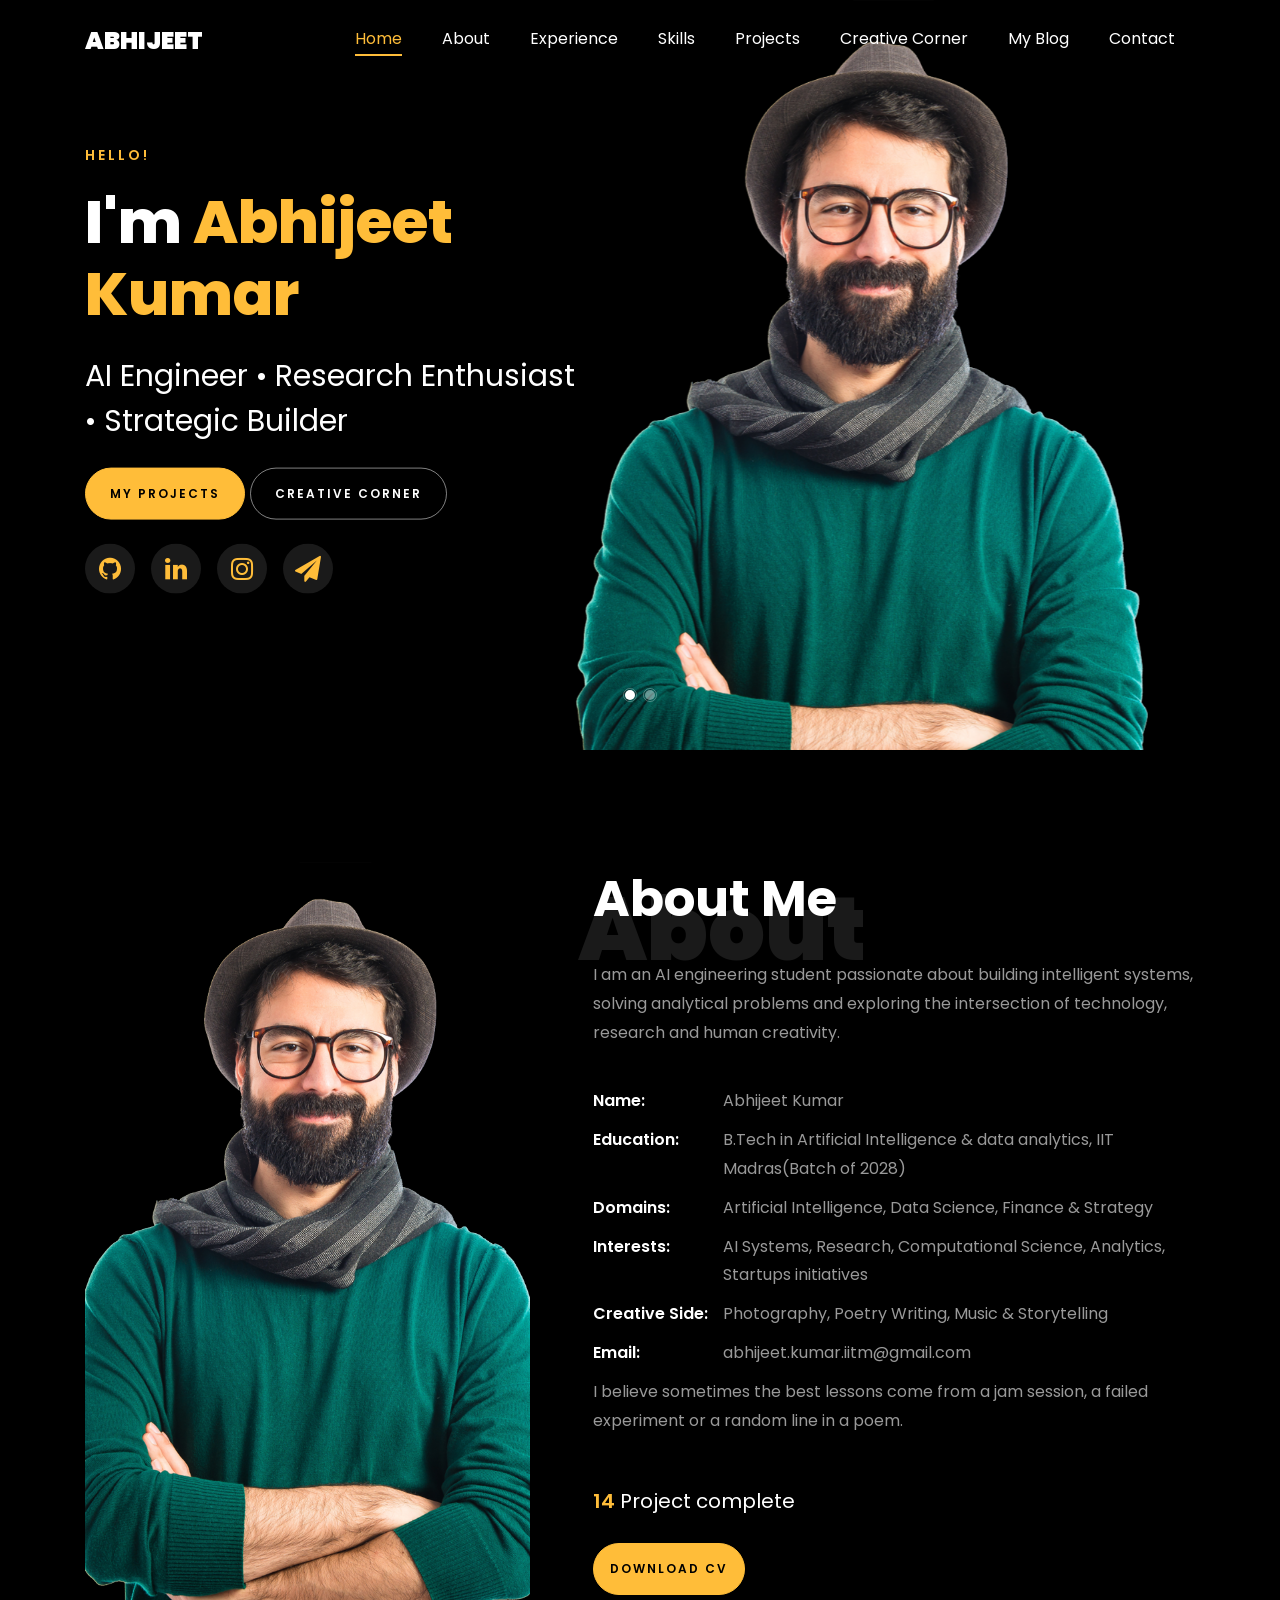
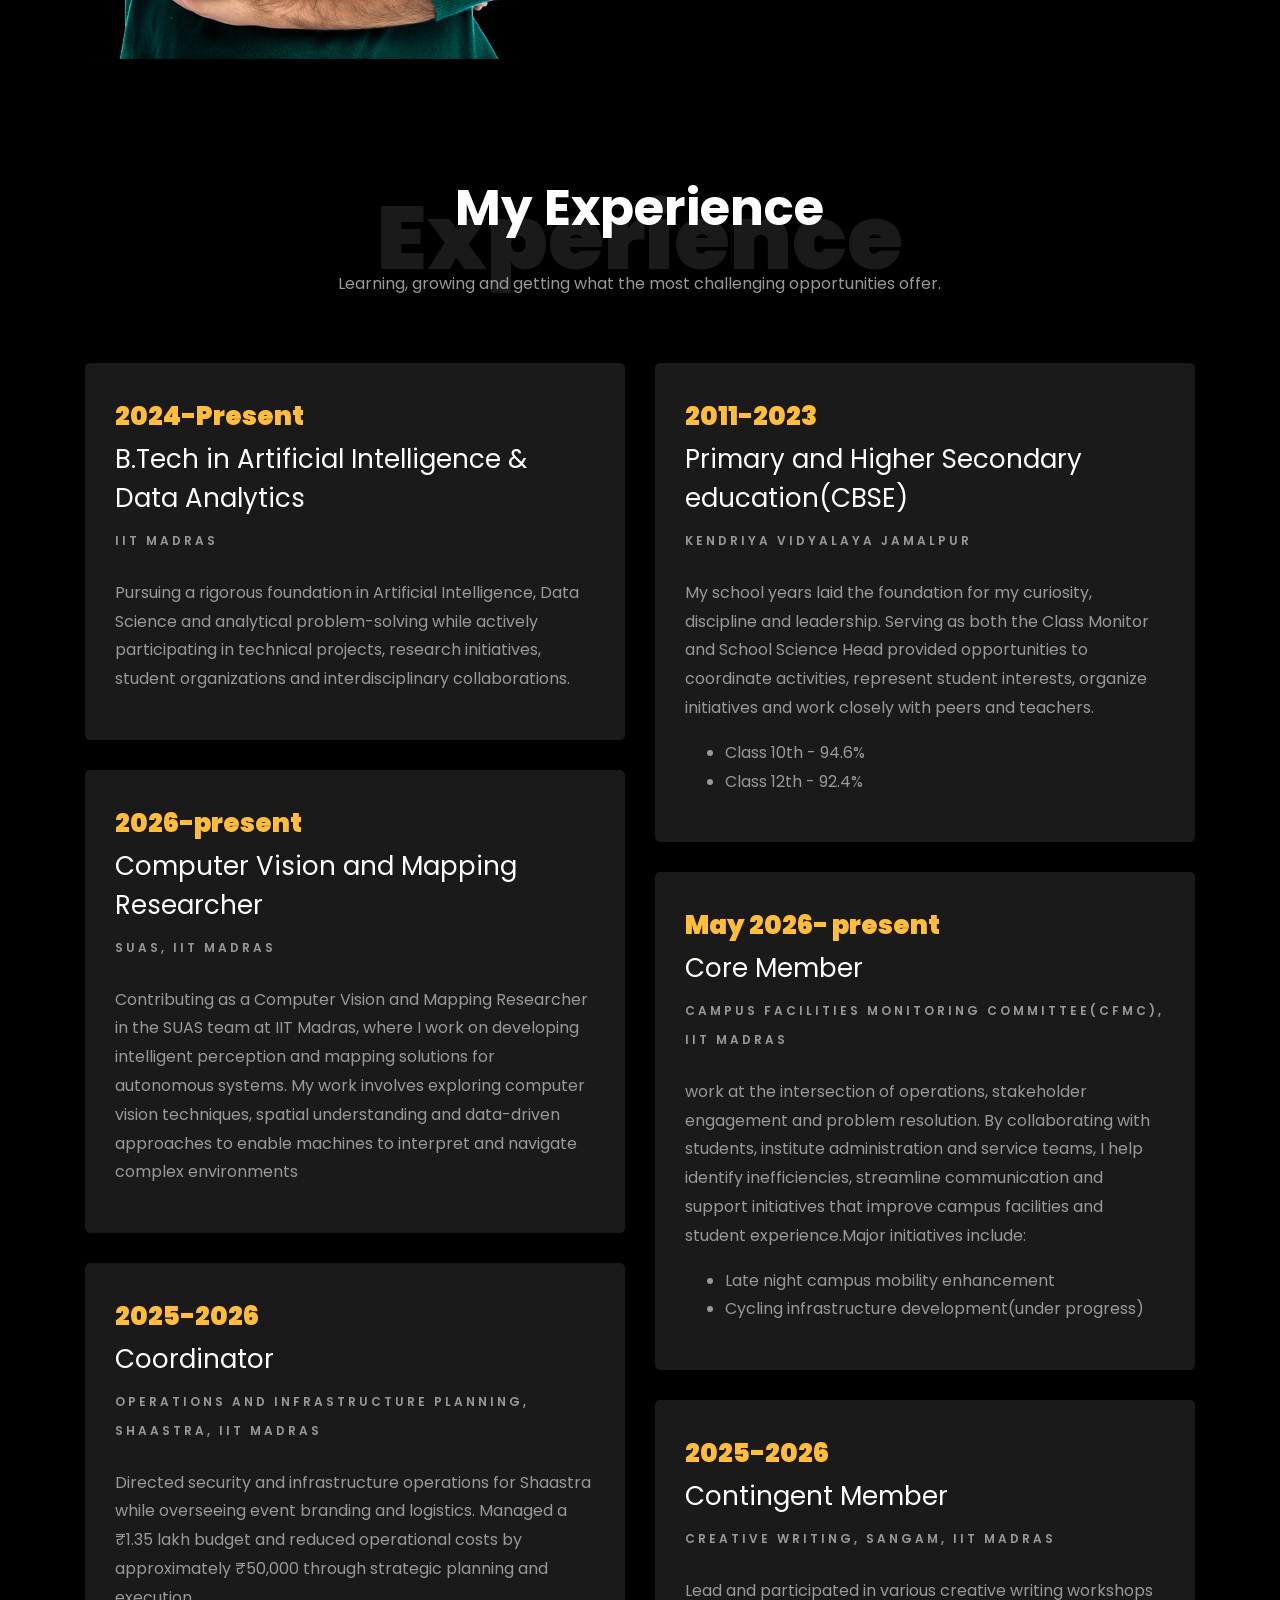
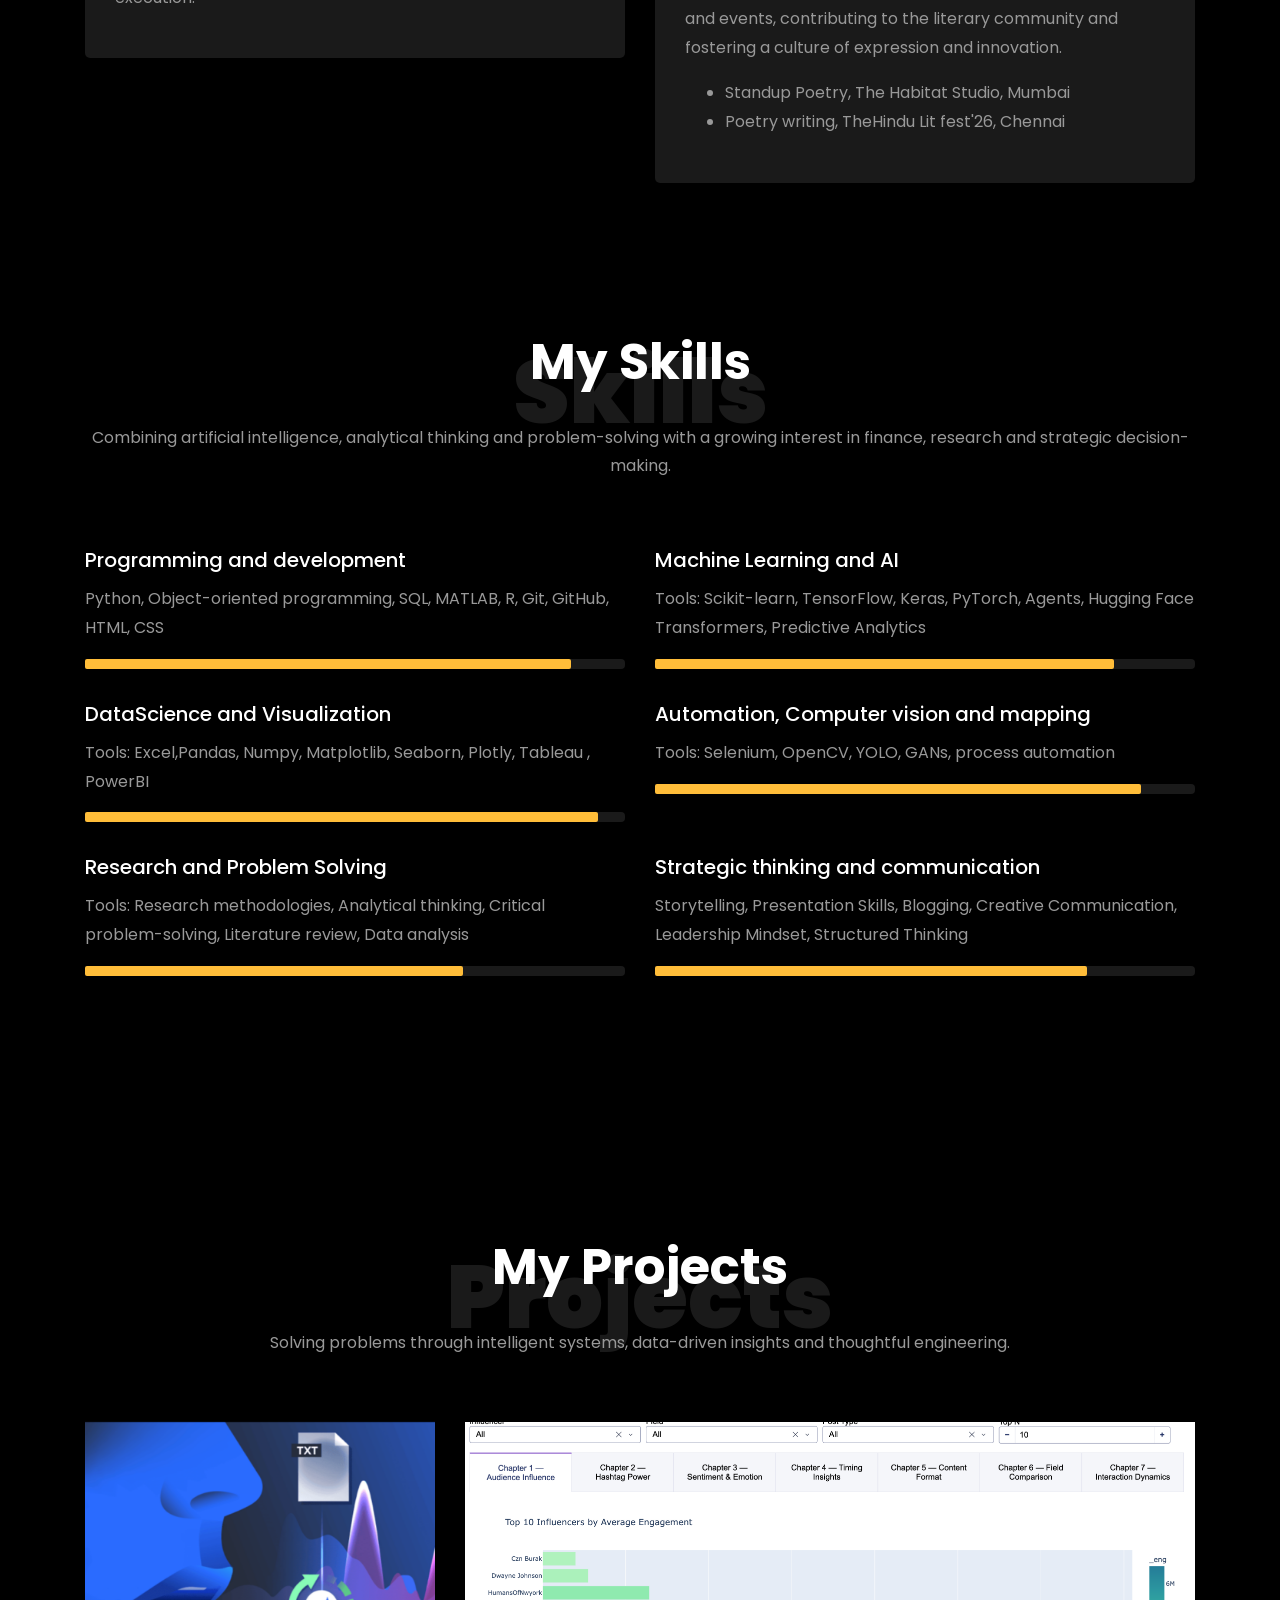
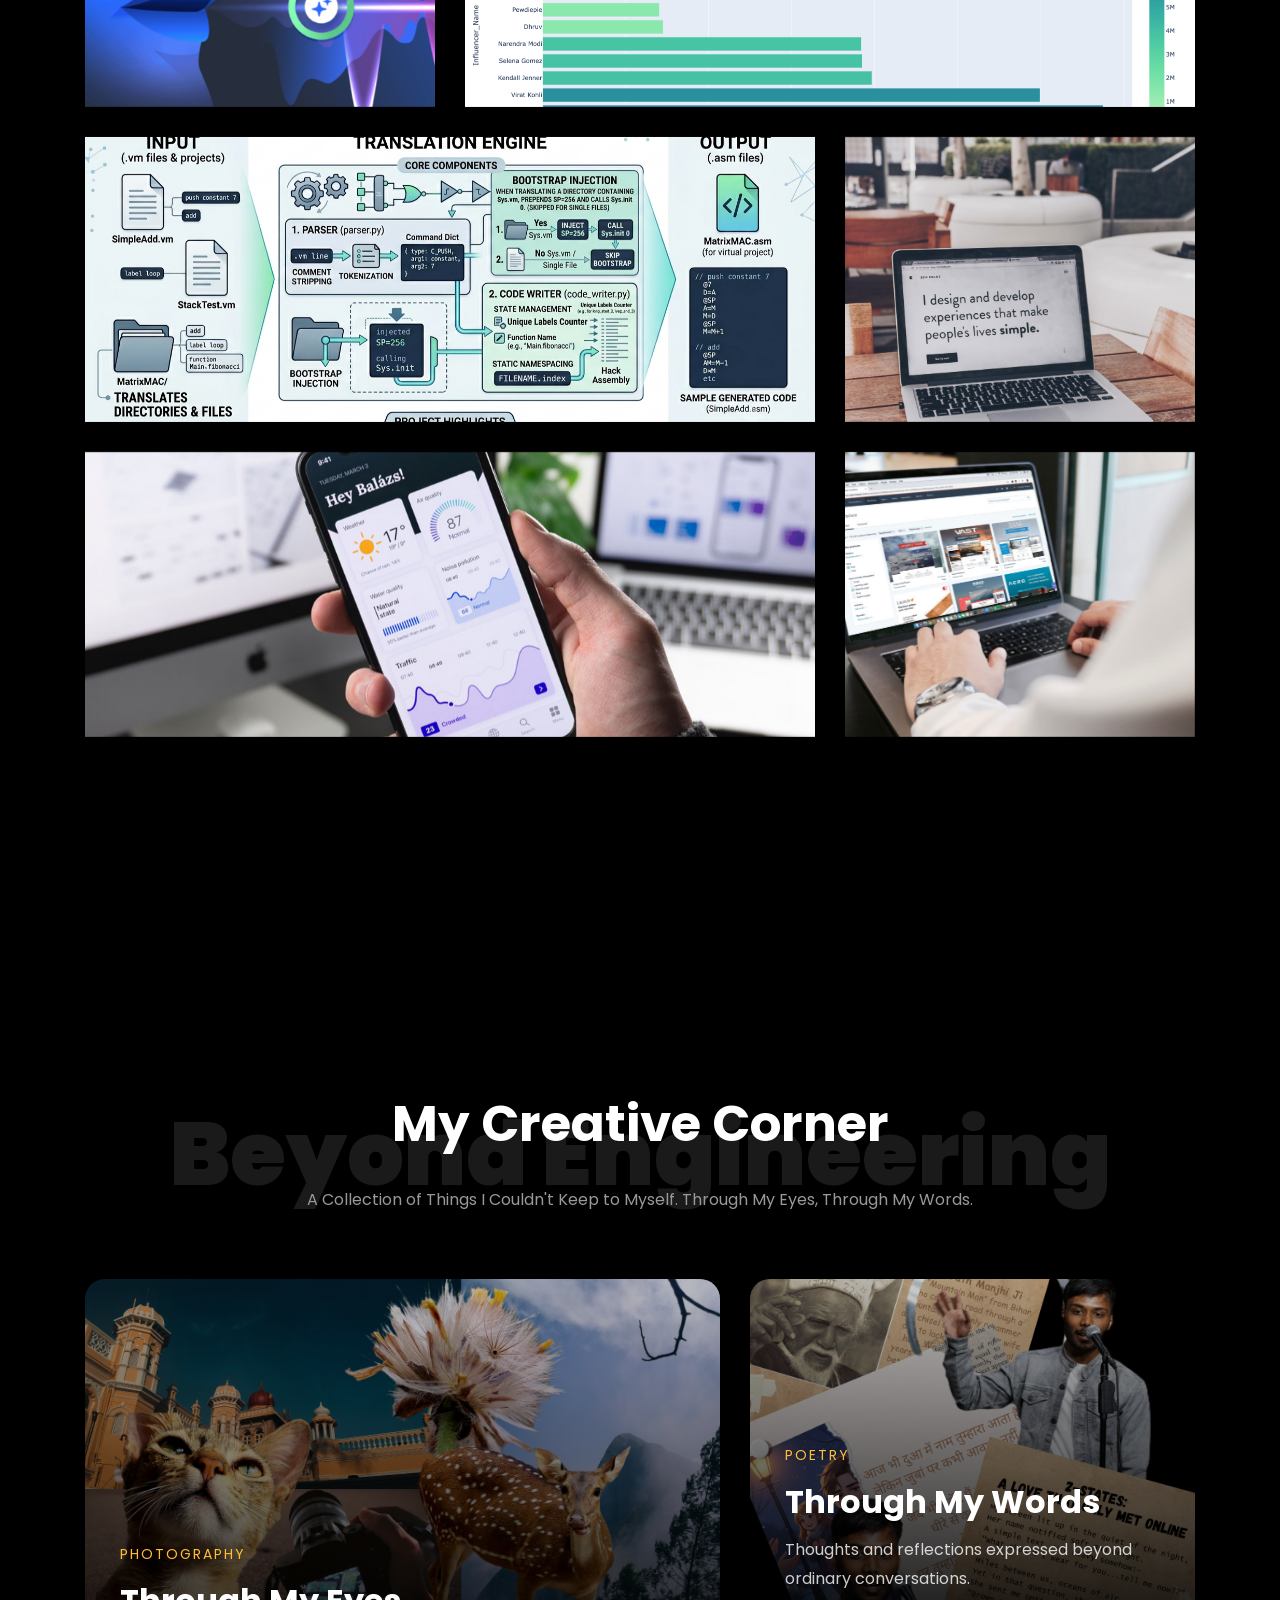
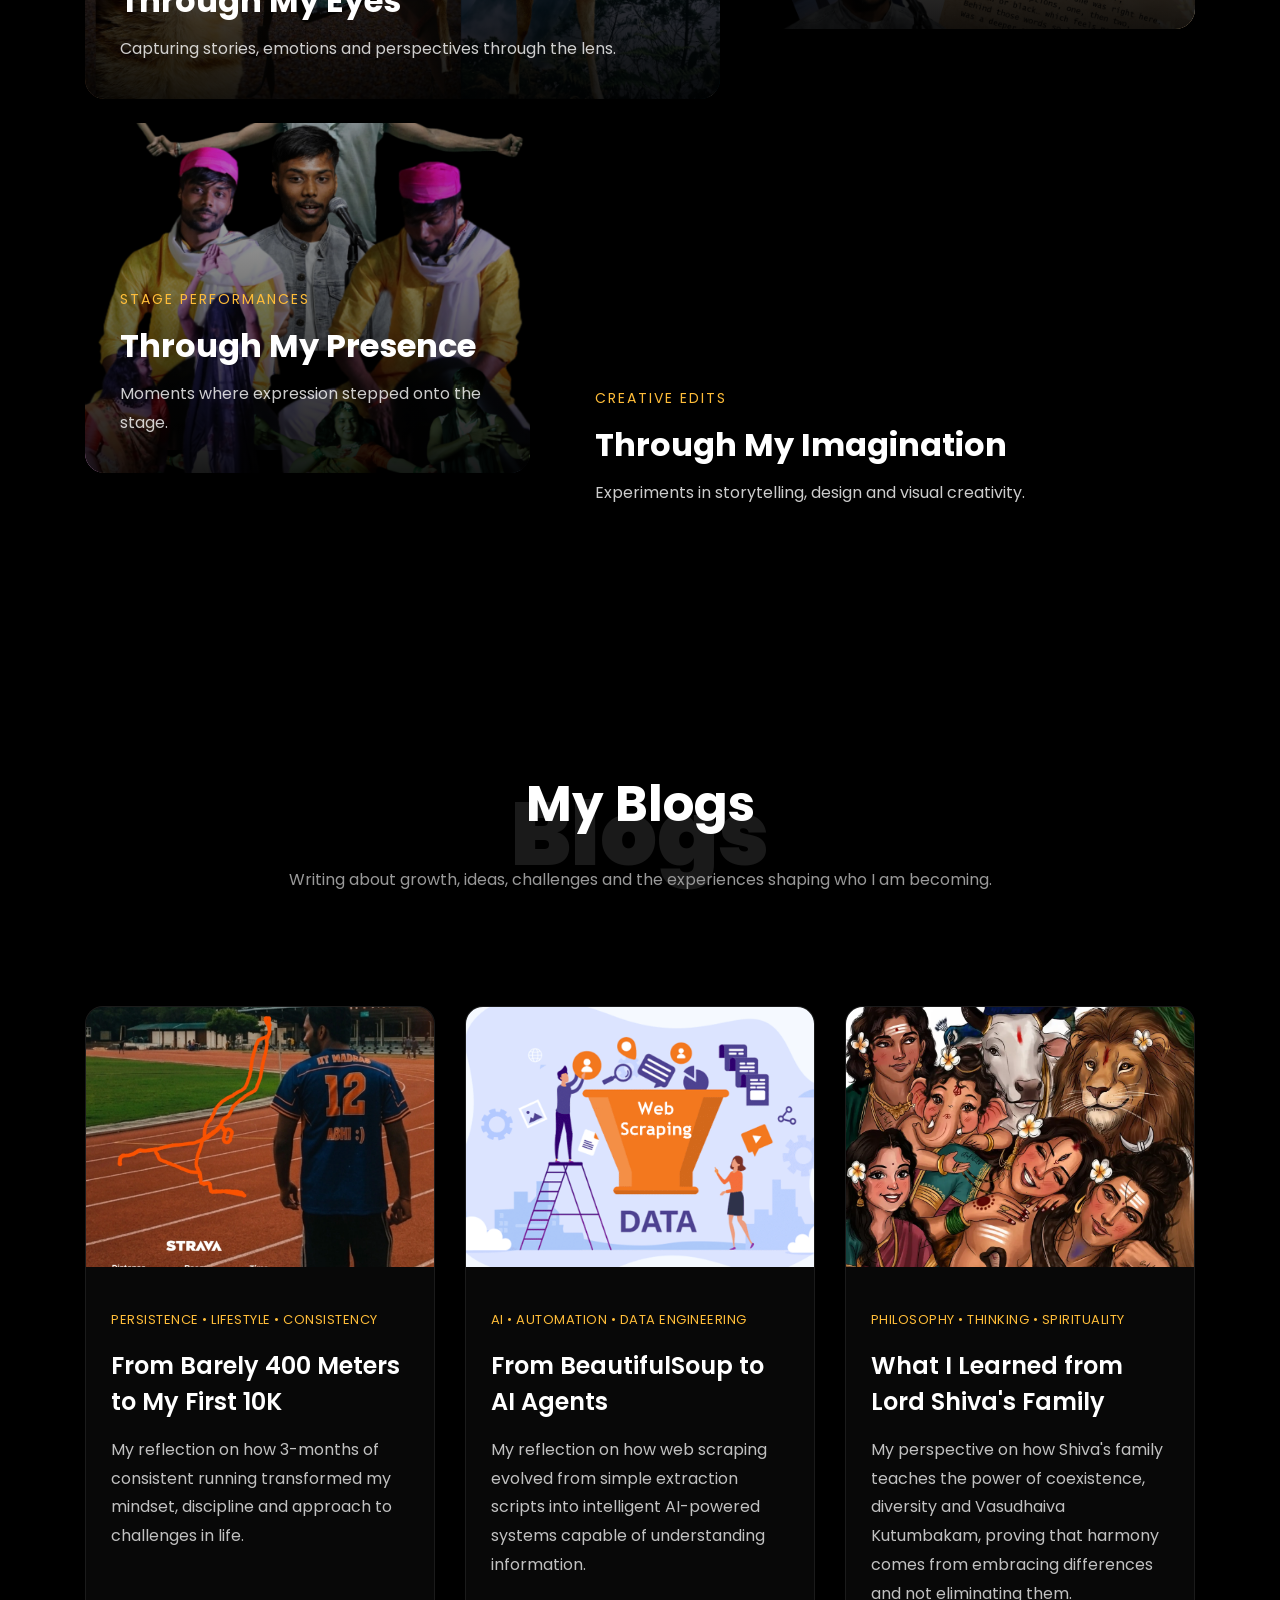
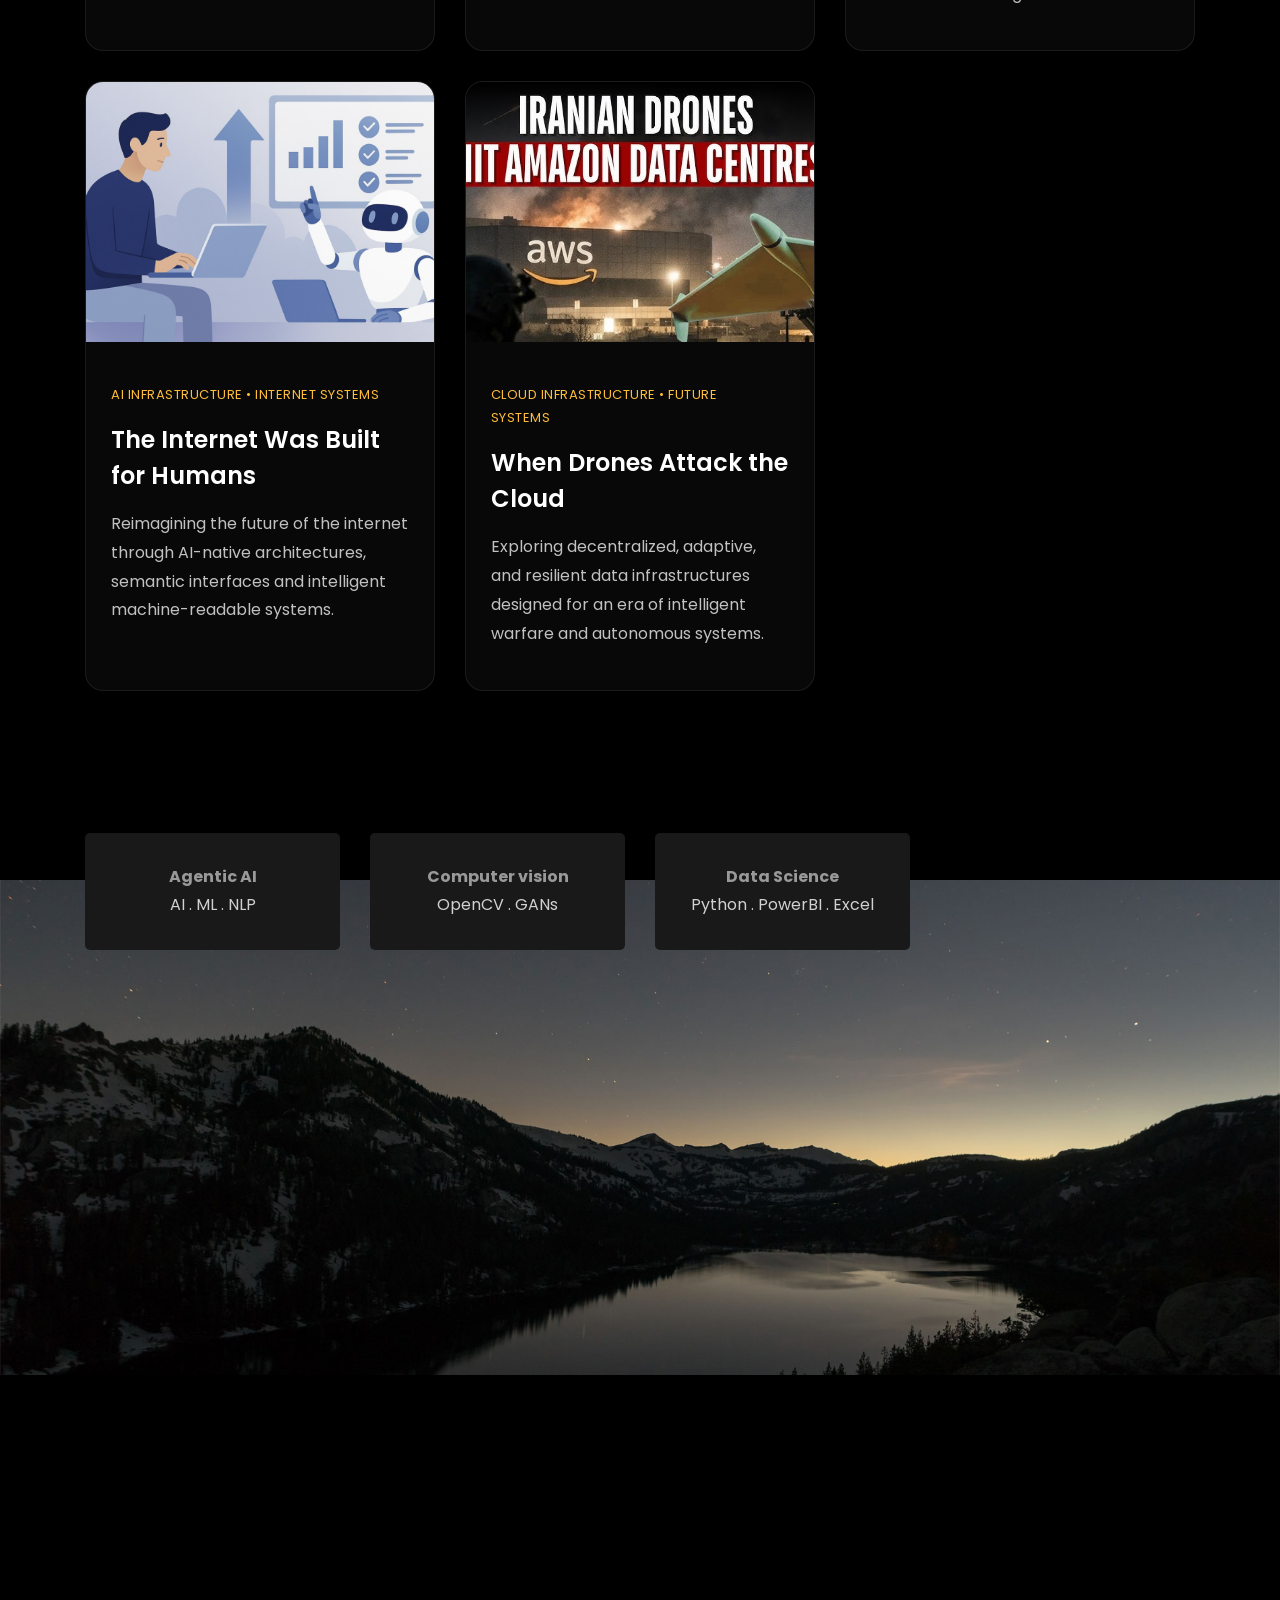
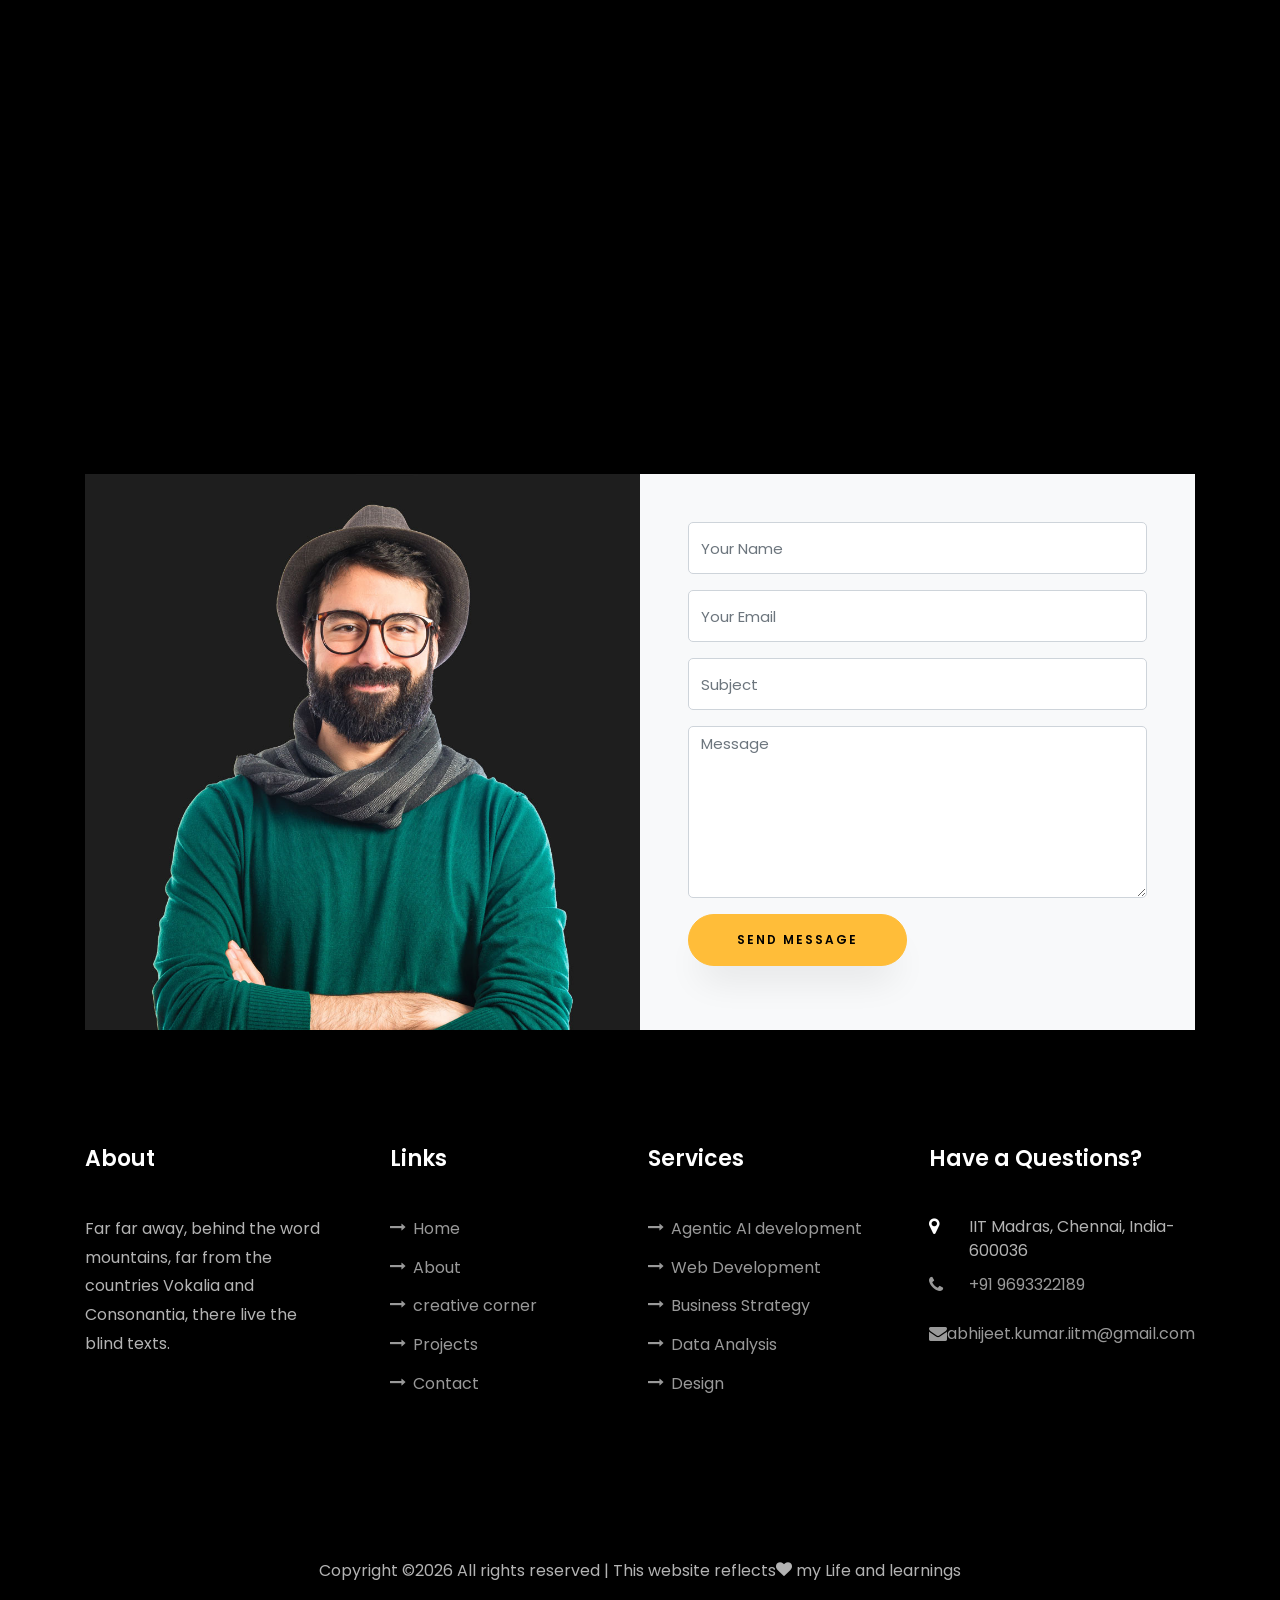
==== index.html @ 6381b6f6 "creative" ====
<!DOCTYPE html>
<html lang="en">
  <head>
    <title>Abhijeet's portfolio</title>
    <meta charset="utf-8">
    <meta name="viewport" content="width=device-width, initial-scale=1, shrink-to-fit=no">
    
    <link href="https://fonts.googleapis.com/css?family=Poppins:100,200,300,400,500,600,700,800,900" rel="stylesheet">

    <link rel="stylesheet" href="css/open-iconic-bootstrap.min.css">
    <link rel="stylesheet" href="css/animate.css">
    
    <link rel="stylesheet" href="css/owl.carousel.min.css">
    <link rel="stylesheet" href="css/owl.theme.default.min.css">
    <link rel="stylesheet" href="css/magnific-popup.css">

    <link rel="stylesheet" href="css/aos.css">

    <link rel="stylesheet" href="css/ionicons.min.css">
    
    <link rel="stylesheet" href="css/flaticon.css">
    <link rel="stylesheet" href="css/icomoon.css">
    <link rel="stylesheet" href="css/style.css">
  </head>
  <body data-spy="scroll" data-target=".site-navbar-target" data-offset="300">
	  
	  
    <nav class="navbar navbar-expand-lg navbar-dark ftco_navbar ftco-navbar-light site-navbar-target" id="ftco-navbar">
	    <div class="container">
	      <a class="navbar-brand" href="index.html">Abhijeet</a>
	      <button class="navbar-toggler js-fh5co-nav-toggle fh5co-nav-toggle" type="button" data-toggle="collapse" data-target="#ftco-nav" aria-controls="ftco-nav" aria-expanded="false" aria-label="Toggle navigation">
	        <span class="oi oi-menu"></span> Menu
	      </button>

	      <div class="collapse navbar-collapse" id="ftco-nav">
	        <ul class="navbar-nav nav ml-auto">
	          <li class="nav-item"><a href="#home-section" class="nav-link"><span>Home</span></a></li>
	          <li class="nav-item"><a href="#about-section" class="nav-link"><span>About</span></a></li>
	          <li class="nav-item"><a href="#Experience-section" class="nav-link"><span>Experience</span></a></li>
	          <li class="nav-item"><a href="#skills-section" class="nav-link"><span>Skills</span></a></li>
	          <li class="nav-item"><a href="#projects-section" class="nav-link"><span>Projects</span></a></li>
			  <li class="nav-item"><a href="#Creative-corner" class="nav-link"><span>Creative Corner</span></a></li>
	          <li class="nav-item"><a href="#blog-section" class="nav-link"><span>My Blog</span></a></li>
	          <li class="nav-item"><a href="#contact-section" class="nav-link"><span>Contact</span></a></li>
	        </ul>
	      </div>
	    </div>
	  </nav>
	  <section id="home-section" class="hero">
		  <div class="home-slider  owl-carousel">
	      <div class="slider-item ">
	      	<div class="overlay"></div>
	        <div class="container">
	          <div class="row d-md-flex no-gutters slider-text align-items-end justify-content-end" data-scrollax-parent="true">
	          	<div class="one-third js-fullheight order-md-last img" style="background-image:url(images/bg_1.png);">
	          		<div class="overlay"></div>
	          	</div>
		          <div class="one-forth d-flex  align-items-center ftco-animate" data-scrollax=" properties: { translateY: '70%' }">
		          	<div class="text">
		          		<span class="subheading">Hello!</span>
			            <h1 class="mb-4 mt-3">I'm <span>Abhijeet Kumar</span></h1>
			            <h2 class="mb-4"> AI Engineer • Research Enthusiast • Strategic Builder</h2>
			            <p>
                        <a href="#projects-section" class="btn btn-primary py-3 px-4">My Projects</a>
           				<a href="#Creative-corner" class="btn btn-white btn-outline-white py-3 px-4">Creative Corner</a>
						</p>

						<ul class="ftco-footer-social list-unstyled d-flex mt-4">
  						<li class="ftco-animate mr-3">
    					<a href="https://github.com/abhijeet-2125" target="_blank">
      					<span class="icon-github"></span>
    					</a>
  						</li>

  						<li class="ftco-animate mr-3">
    					<a href="https://www.linkedin.com/in/abhijeet-kumar-427922330" target="_blank">
      					<span class="icon-linkedin"></span>
    					</a>
  						</li>

  						<li class="ftco-animate mr-3">
    					<a href="https://www.instagram.com/abhijeet_harsh_" target="_blank">
      					<span class="icon-instagram"></span>
    					</a>
  						</li>

  						<li class="ftco-animate mr-3">
    					<a href="mailto:abhijeet.kumar.iitm@gmail.com">
      					<span class="icon-paper-plane"></span>
    					</a>
  						</li>
						</ul>
		            </div>
		          </div>
	        	</div>
	        </div>
	      </div>

	      <div class="slider-item">
	      	<div class="overlay"></div>
	        <div class="container">
	          <div class="row d-flex no-gutters slider-text align-items-end justify-content-end" data-scrollax-parent="true">
	          	<div class="one-third js-fullheight order-md-last img" style="background-image:url(images/bg_2.png);">
	          		<div class="overlay"></div>
	          	</div>
		          <div class="one-forth d-flex align-items-center ftco-animate" data-scrollax=" properties: { translateY: '70%' }">
		          	<div class="text">
		          		<span class="subheading">Hello!</span>
			            <h1 class="mb-4 mt-3">I'm a <span>Standup Poet</span> based in Mumbai</h1>
			            <p>
                        <a href="#projects-section" class="btn btn-primary py-3 px-4">My Projects</a>
           				<a href="#Creative-corner" class="btn btn-white btn-outline-white py-3 px-4">Creative Corner</a>
						</p>

						<ul class="ftco-footer-social list-unstyled d-flex mt-4">
  						<li class="ftco-animate mr-3">
    					<a href="https://github.com/abhijeet-2125" target="_blank">
      					<span class="icon-github"></span>
    					</a>
  						</li>

  						<li class="ftco-animate mr-3">
    					<a href="https://www.linkedin.com/in/abhijeet-kumar-427922330" target="_blank">
      					<span class="icon-linkedin"></span>
    					</a>
  						</li>

  						<li class="ftco-animate mr-3">
    					<a href="https://www.instagram.com/abhijeet_harsh_" target="_blank">
      					<span class="icon-instagram"></span>
    					</a>
  						</li>

  						<li class="ftco-animate mr-3">
    					<a href="mailto:abhijeet.kumar.iitm@gmail.com">
      					<span class="icon-paper-plane"></span>
    					</a>
  						</li>
						</ul>

		            </div>
		          </div>
	        	</div>
	        </div>
	      </div>
	    </div>
    </section>






    <section class="ftco-about img ftco-section ftco-no-pb" id="about-section">
    	<div class="container">
    		<div class="row d-flex">
    			<div class="col-md-6 col-lg-5 d-flex">
    				<div class="img-about img d-flex align-items-stretch">
    					<div class="overlay"></div>
	    				<div class="img d-flex align-self-stretch align-items-center" style="background-image:url(images/bg_1.png);">
	    				</div>
    				</div>
    			</div>
    			<div class="col-md-6 col-lg-7 pl-lg-5 pb-5">
    				<div class="row justify-content-start pb-3">
		          <div class="col-md-12 heading-section ftco-animate">
		          	<h1 class="big">About</h1>
		            <h2 class="mb-4">About Me</h2>
		            <p>I am an AI engineering student passionate about building intelligent systems, solving analytical problems and exploring the intersection of technology, research and human creativity.</p>
		            <ul class="about-info mt-4 px-md-0 px-2">

					<li class="d-flex">
						<span>Name:</span>
						<span>Abhijeet Kumar</span>
					</li>

					<li class="d-flex">
						<span>Education:</span>
						<span>B.Tech in Artificial Intelligence & data analytics, IIT Madras(Batch of 2028)</span>
					</li>

					<li class="d-flex">
						<span>Domains:</span>
						<span>Artificial Intelligence, Data Science, Finance & Strategy</span>
					</li>

					<li class="d-flex">
						<span>Interests:</span>
						<span>AI Systems, Research, Computational Science, Analytics, Startups initiatives</span>
					</li>

					<li class="d-flex">
						<span>Creative Side:</span>
						<span>Photography, Poetry Writing, Music & Storytelling</span>
					</li>

					<li class="d-flex">
						<span>Email:</span>
						<span>abhijeet.kumar.iitm@gmail.com</span>
					</li>
					<p>	I believe sometimes the best lessons come from a jam session, a failed experiment or a random line in a poem.</p>
					</ul>
		          </div>
		        </div>
	          <div class="counter-wrap ftco-animate d-flex mt-md-3">
              <div class="text">
              	<p class="mb-4">
	                <span class="number" data-number="34">0</span>
	                <span>Project complete</span>
                </p>
                <p><a href="#" class="btn btn-primary py-3 px-3">Download CV</a></p>
              </div>
	          </div>
	        </div>
        </div>
    	</div>
    </section>





    <section class="ftco-section ftco-no-pb" id="Experience-section">
    	<div class="container">
    		<div class="row justify-content-center pb-5">
          <div class="col-md-10 heading-section text-center ftco-animate">
          	<h1 class="big big-2">Experience</h1>
            <h2 class="mb-4">My Experience</h2>
            <p>Learning, growing and getting what the most challenging opportunities offer.</p>
          </div>
        </div>
    		<div class="row">
    			<div class="col-md-6">
    				<div class="resume-wrap ftco-animate">
    					<span class="date">2024-Present</span>
    					<h2> B.Tech in Artificial Intelligence & Data Analytics</h2>
    					<span class="position">IIT Madras</span>
    					<p class="mt-4">Pursuing a rigorous foundation in Artificial Intelligence, Data Science and analytical problem-solving while actively participating in technical projects, research initiatives, student organizations and interdisciplinary collaborations.</p>
    				</div>
    				<div class="resume-wrap ftco-animate">
    					<span class="date">2026-present</span>
    					<h2>Computer Vision and Mapping Researcher</h2>
    					<span class="position">SUAS, IIT Madras</span>
    					<p class="mt-4">Contributing as a Computer Vision and Mapping Researcher in the SUAS team at IIT Madras, where I work on developing intelligent perception and mapping solutions for autonomous systems. My work involves exploring computer vision techniques, spatial understanding and data-driven approaches to enable machines to interpret and navigate complex environments</p>
    				</div>
    				<div class="resume-wrap ftco-animate">
    					<span class="date">2025-2026</span>
    					<h2>Coordinator</h2>
    					<span class="position">Operations and Infrastructure Planning, Shaastra, IIT Madras</span>
    					<p class="mt-4">Directed security and infrastructure operations for Shaastra while overseeing event branding and logistics. Managed a ₹1.35 lakh budget and reduced operational costs by approximately ₹50,000 through strategic planning and execution.</p>
    				</div>
    			</div>

    			<div class="col-md-6">
    				<div class="resume-wrap ftco-animate">
    					<span class="date">2011-2023</span>
    					<h2>Primary and Higher Secondary education(CBSE)</h2>
    					<span class="position">Kendriya Vidyalaya Jamalpur</span>
    					<p class="mt-4">My school years laid the foundation for my curiosity, discipline and leadership. Serving as both the Class Monitor and School Science Head provided opportunities to coordinate activities, represent student interests, organize initiatives and work closely with peers and teachers.<ul><li>Class 10th - 94.6%</li><li>Class 12th - 92.4%</li></ul></p>
    				</div>
    				<div class="resume-wrap ftco-animate">
    					<span class="date">May 2026- present</span>
    					<h2>Core Member</h2>
    					<span class="position">Campus Facilities Monitoring committee(CFMC), IIT Madras</span>
    					<p class="mt-4">work at the intersection of operations, stakeholder engagement and problem resolution. By collaborating with students, institute administration and service teams, I help identify inefficiencies, streamline communication and support initiatives that improve campus facilities and student experience.Major initiatives include:<ul><li>Late night campus mobility enhancement</li><li>Cycling infrastructure development(under progress)</li></ul></p></p>
    				</div>
    				<div class="resume-wrap ftco-animate">
    					<span class="date">2025-2026</span>
    					<h2>Contingent Member</h2>
    					<span class="position">Creative Writing, Sangam, IIT Madras</span>
    					<p class="mt-4">Lead and participated in various creative writing workshops and events, contributing to the literary community and fostering a culture of expression and innovation.<ul><li>Standup Poetry, The Habitat Studio, Mumbai</li><li>Poetry writing, TheHindu Lit fest'26, Chennai</li></ul></p>
    				</div>
    			</div>
    		</div>
    	</div>
    </section>





		<section class="ftco-section" id="skills-section">
			<div class="container">
				<div class="row justify-content-center pb-5">
          <div class="col-md-12 heading-section text-center ftco-animate">
          	<h1 class="big big-2">Skills</h1>
            <h2 class="mb-4">My Skills</h2>
            <p>Combining artificial intelligence, analytical thinking and problem-solving with a growing interest in finance, research and strategic decision-making.</p>
          </div>
        </div>
				<div class="row">
					<div class="col-md-6 animate-box">
						<div class="progress-wrap ftco-animate">
							<h3>Programming and development</h3>
							<p>Python, Object-oriented programming, SQL, MATLAB, R, Git, GitHub, HTML, CSS</p>
							<div class="progress">
							 	<div class="progress-bar color-1" role="progressbar" aria-valuenow="90"
							  	aria-valuemin="0" aria-valuemax="100" style="width:90%">
							  	</div>
							</div>
						</div>
					</div>
					<div class="col-md-6 animate-box">
						<div class="progress-wrap ftco-animate">
							<h3>Machine Learning and AI</h3>
							<p>Tools: Scikit-learn, TensorFlow, Keras, PyTorch, Agents, Hugging Face Transformers, Predictive Analytics</p>
							<div class="progress">
							 	<div class="progress-bar color-2" role="progressbar" aria-valuenow="85"
							  	aria-valuemin="0" aria-valuemax="100" style="width:85%">
							  	</div>
							</div>
						</div>
					</div>
					<div class="col-md-6 animate-box">
						<div class="progress-wrap ftco-animate">
							<h3>DataScience and Visualization</h3>
							<p>Tools: Excel,Pandas, Numpy, Matplotlib, Seaborn, Plotly, Tableau , PowerBI</p>
							<div class="progress">
							 	<div class="progress-bar color-3" role="progressbar" aria-valuenow="95"
							  	aria-valuemin="0" aria-valuemax="100" style="width:95%">
							  	</div>
							</div>
						</div>
					</div>
					<div class="col-md-6 animate-box">
						<div class="progress-wrap ftco-animate">
							<h3>Automation, Computer vision and mapping</h3>
							<p>Tools: Selenium, OpenCV, YOLO, GANs, process automation</p>
							<div class="progress">
							 	<div class="progress-bar color-4" role="progressbar" aria-valuenow="90"
							  	aria-valuemin="0" aria-valuemax="100" style="width:90%">
							  	</div>
							</div>
						</div>
					</div>
					<div class="col-md-6 animate-box">
						<div class="progress-wrap ftco-animate">
							<h3>Research and Problem Solving</h3>
							<p>Tools: Research methodologies, Analytical thinking, Critical problem-solving, Literature review, Data analysis</p>
							<div class="progress">
							 	<div class="progress-bar color-5" role="progressbar" aria-valuenow="70"
							  	aria-valuemin="0" aria-valuemax="100" style="width:70%">
							  	</div>
							</div>
						</div>
					</div>
					<div class="col-md-6 animate-box">
						<div class="progress-wrap ftco-animate">
							<h3>Strategic thinking and communication</h3>
							<p>Storytelling, Presentation Skills, Blogging, Creative Communication, Leadership Mindset, Structured Thinking</p>
							<div class="progress">
							 	<div class="progress-bar color-6" role="progressbar" aria-valuenow="80"
							  	aria-valuemin="0" aria-valuemax="100" style="width:80%">
							  	</div>
							</div>
						</div>
					</div>
				</div>
			</div>
		</section>
 





    <section class="ftco-section ftco-project" id="projects-section">
    	<div class="container">
    		<div class="row justify-content-center pb-5">
          <div class="col-md-12 heading-section text-center ftco-animate">
          	<h1 class="big big-2">Projects</h1>
            <h2 class="mb-4">My Projects</h2>
            <p>Solving problems through intelligent systems, data-driven insights and thoughtful engineering.</p>
          </div>
        </div>
    		<div class="row">
    			<div class="col-md-4">
    				<div class="project img ftco-animate d-flex justify-content-center align-items-center" style="background-image: url(images/project-speech.png);">
    					<div class="overlay"></div>
	    				<div class="text text-center p-4">
	    					<h3><a href="https://github.com/abhijeet-2125/speech-recognition.git">Spoken Digit Recognition</a></h3>
	    					<span>Machine Learning • Speech AI • HMM • GMM • 3000+ Recordings </span>
	    				</div>
    				</div>
  				</div>
  				<div class="col-md-8">
    				<div class="project img ftco-animate d-flex justify-content-center align-items-center" style="background-image: url(images/project-insta.png);">
    					<div class="overlay"></div>
	    				<div class="text text-center p-4">
	    					<h3><a href="https://github.com/abhijeet-2125/insta-influencer-dashboard.git">Decoding Digital Influence :A Data-Driven Analysis of Instagram Engagement Dynamics</a></h3>
	    					<span>Data Analytics • Visualization • Sentiment Analysis • Business Intelligence</span>
							<p>Analyzed audience behavior and influencer engagement patterns using sentiment analysis, behavioral analytics and interactive visualizations.</p>
	    				</div>
    				</div>
  				</div>

    			<div class="col-md-8">
    				<div class="project img ftco-animate d-flex justify-content-center align-items-center" style="background-image: url(images/project-vm.png);">
    					<div class="overlay"></div>
	    				<div class="text text-center p-4">
	    					<h3><a href="https://github.com/abhijeet-2125/vm-Translator.git">Hack VM Translator</a></h3>
	    					<span>Systems Programming • Compiler Design • Python</span>
							<p>Built a virtual machine translator that converts high-level VM commands into Hack assembly code, supporting memory access, program flow and function calls.</p>
	    				</div>
    				</div>

    				<div class="project img ftco-animate d-flex justify-content-center align-items-center" style="background-image: url(images/project-6.jpg);">
    					<div class="overlay"></div>
	    				<div class="text text-center p-4">
	    					<h3><a href="#">Branding &amp; Illustration Design</a></h3>
	    					<span>Web Design</span>
	    				</div>
    				</div>
    			</div>
    			<div class="col-md-4">
    				<div class="row">
    					<div class="col-md-12">
		    				<div class="project img ftco-animate d-flex justify-content-center align-items-center" style="background-image: url(images/project-2.jpg);">
		    					<div class="overlay"></div>
			    				<div class="text text-center p-4">
			    					<h3><a href="#">cricket</a></h3>
			    					<span>Web Design</span>
			    				</div>
		    				</div>
	    				</div>
	    				<div class="col-md-12">
		    				<div class="project img ftco-animate d-flex justify-content-center align-items-center" style="background-image: url(images/project-3.jpg);">
		    					<div class="overlay"></div>
			    				<div class="text text-center p-4">
			    					<h3><a href="#">kabaddi</a></h3>
			    					<span>Web Design</span>
			    				</div>
		    				</div>
	    				</div>
    				</div>
    			</div>
    		</div>
    	</div>
    </section>






	<section class="ftco-section" id="Creative-corner">
    	<div class="container">
    		<div class="row justify-content-center py-5 mt-5">
          <div class="col-md-12 heading-section text-center ftco-animate">
          	<h1 class="big big-2">Beyond Engineering</h1>
            <h2 class="mb-4">My Creative Corner</h2>
            <p>A Collection of Things I Couldn't Keep to Myself. Through My Eyes, Through My Words.</p>
          </div>
        </div>
					<div class="row creative-wall">

					<!-- Photography -->

					<div class="col-md-7 ftco-animate">
						<a href="#" class="creative-card large-card">

						<div class="creative-image"
							style="background-image:url('images/creative-photo.png');">
						</div>

						<div class="creative-overlay">
							<span class="creative-tag">Photography</span>
							<h3>Through My Eyes</h3>
							<p>Capturing stories, emotions and perspectives through the lens.</p>
						</div>

						</a>
					</div>

					<!-- Poetry -->

					<div class="col-md-5 ftco-animate">
						<a href="#" class="creative-card">

						<div class="creative-image"
							style="background-image:url('images/creative-poetry.png');">
						</div>

						<div class="creative-overlay">
							<span class="creative-tag">Poetry</span>
							<h3>Through My Words</h3>
							<p>Thoughts and reflections expressed beyond ordinary conversations.</p>
						</div>

						</a>
					</div>

					<!-- Stage Performances -->
					<div class="col-md-5 ftco-animate mt-4">
						<a href="#" class="creative-card">
						<div class="creative-image"
							style="background-image:url('images/creative-performance.png');">
						</div>
						<div class="creative-overlay">
							<span class="creative-tag">Stage Performances</span>
							<h3>Through My Presence</h3>
							<p>Moments where expression stepped onto the stage.</p>
						</div>
						</a>
					</div>

					<!-- Creative Edits -->
					<div class="col-md-7 ftco-animate mt-4">
						<a href="#" class="creative-card large-card">
						<div class="creative-image"
							style="background-image:url('images/creative-cover.jpg');">
						</div>
						<div class="creative-overlay">
							<span class="creative-tag">Creative Edits</span>
							<h3>Through My Imagination</h3>
							<p>Experiments in storytelling, design and visual creativity.</p>
						</div>
						</a>
					</div>
					</div>
				</div>
    	</div>
    </section>


			<section class="ftco-section" id="blog-section">
			<div class="container">

				<div class="row justify-content-center mb-5 pb-5">
				<div class="col-md-8 heading-section text-center ftco-animate">

					<h1 class="big big-2">Blogs</h1>

					<h2 class="mb-4">My Blogs</h2>

					<p>
					Writing about growth, ideas, challenges and the experiences shaping who I am becoming.
					</p>

				</div>
				</div>

				<div class="row d-flex">

				<!-- BLOG 1 -->

				<div class="col-md-4 d-flex ftco-animate">
					<div class="blog-entry justify-content-end">
					<a href="blogs/my-first-10k.html"
						class="block-20"
						style="background-image: url('images/blog-10krun.webp');">
					</a>
					<div class="text mt-3 float-right d-block">
						<div class="d-flex align-items-center mb-3 meta">
						<p class="mb-0">
							<span class="mr-2">Persistence • Lifestyle • Consistency</span>
						</p>
						</div>
						<h3 class="heading">
						<a href="blogs/my-first-10k.html">
							From Barely 400 Meters to My First 10K
						</a>
						</h3>
						<p>
						My reflection on how 3-months of consistent running transformed my mindset, discipline and approach to challenges in life.
						</p>
					</div>
					</div>
				</div>


				<!-- BLOG 2 -->

				<div class="col-md-4 d-flex ftco-animate">

					<div class="blog-entry justify-content-end">

					<a href="blogs/ai-agents-data-extraction.html"
						class="block-20"
						style="background-image: url('images/blog-beautifulsoup.png');">
					</a>

					<div class="text mt-3 float-right d-block">

						<div class="d-flex align-items-center mb-3 meta">

						<p class="mb-0">
							<span class="mr-2">AI • Automation • Data Engineering</span>
						</p>

						</div>

						<h3 class="heading">
						<a href="blogs/ai-agents-data-extraction.html">
							From BeautifulSoup to AI Agents
						</a>
						</h3>

						<p>
						My reflection on how web scraping evolved from simple extraction scripts 
						into intelligent AI-powered systems capable of understanding information.
						</p>

					</div>

					</div>

				</div>

				<!-- BLOG 3 -->
				<div class="col-md-4 d-flex ftco-animate">
					<div class="blog-entry justify-content-end">
					<a href="blogs/shiva-family.html"
						class="block-20"
						style="background-image: url('images/shiva.webp');">
					</a>
					<div class="text mt-3 float-right d-block">
						<div class="d-flex align-items-center mb-3 meta">
						<p class="mb-0">
							<span class="mr-2">Philosophy • Thinking • Spirituality</span>
						</p>
						</div>
						<h3 class="heading">
						<a href="blogs/shiva-family.html">
							What I Learned from Lord Shiva's Family
						</a>
						</h3>
						<p>
						My perspective on how Shiva's family teaches the power of coexistence, diversity and Vasudhaiva Kutumbakam, proving that harmony comes from embracing differences and not eliminating them.
						</p>
					</div>
					</div>
				</div>

				<!-- BLOG 4 -->

				<div class="col-md-4 d-flex ftco-animate">

					<div class="blog-entry justify-content-end">

					<a href="blogs/ai-native-web.html"
						class="block-20"
						style="background-image: url('images/blog-aiinternet.png');">
					</a>

					<div class="text mt-3 float-right d-block">

						<div class="d-flex align-items-center mb-3 meta">

						<p class="mb-0">
							<span class="mr-2">AI Infrastructure • Internet Systems</span>
						</p>

						</div>

						<h3 class="heading">
						<a href="blogs/ai-native-web.html">
							The Internet Was Built for Humans
						</a>
						</h3>

						<p>
						Reimagining the future of the internet through AI-native architectures, 
						semantic interfaces and intelligent machine-readable systems.
						</p>

					</div>

					</div>

				</div>


      <!-- BLOG 3 -->

      			<div class="col-md-4 d-flex ftco-animate">
        		<div class="blog-entry justify-content-end">
          		<a href="blogs/resilient-data-centres.html"
             		class="block-20"
             		style="background-image: url('images/blog-datacenter.jpg');">
          		</a>
          		<div class="text mt-3 float-right d-block">
            	<div class="d-flex align-items-center mb-3 meta">
              	<p class="mb-0">
                <span class="mr-2">Cloud Infrastructure • Future Systems</span>
              	</p>
            	</div>
            	<h3 class="heading">
              	<a href="blogs/resilient-data-centres.html">
                When Drones Attack the Cloud
              	</a>
            	</h3>
            	<p>
              	Exploring decentralized, adaptive, and resilient data infrastructures 
              	designed for an era of intelligent warfare and autonomous systems.
            	</p>

          		</div>

        	</div>

      		</div>

    		</div>

  		</div>
    </section>

    
    <section class="ftco-section ftco-no-pt ftco-no-pb ftco-counter img" id="section-counter">
    	<div class="container">
				<div class="row d-md-flex align-items-center">
          <div class="col-md d-flex justify-content-center counter-wrap ftco-animate">
            <div class="block-18">
              <div class="text">
                <strong>Agentic AI</strong>
                <span>AI . ML . NLP</span>
              </div>
            </div>
          </div>
          <div class="col-md d-flex justify-content-center counter-wrap ftco-animate">
            <div class="block-18">
              <div class="text">
                <strong>Computer vision</strong>
                <span>OpenCV . GANs</span>
              </div>
            </div>
          </div>
          <div class="col-md d-flex justify-content-center counter-wrap ftco-animate">
            <div class="block-18">
              <div class="text">
                <strong>Data Science</strong>
                <span>Python . PowerBI . Excel</span>
              </div>
            </div>
          </div>
          <div class="col-md d-flex justify-content-center counter-wrap ftco-animate">
            <div class="block-18">
              <div class="text">
                <strong>Finance</strong>
                <span>Modelling . Analysis</span>
              </div>
            </div>
          </div>
        </div>
      </div>
    </section>

    <section class="ftco-section ftco-hireme img margin-top" style="background-image: url(images/bg_1.jpg)">
			<div class="container">
				<div class="row justify-content-center">
					<div class="col-md-7 ftco-animate text-center">
						<h2>I'm <span>Available</span> for freelancing</h2>
						<p>Whether it's Artificial Intelligence, Data Science, Research, Consulting or innovative ideas, I'm always excited to collaborate, learn and create meaningful impact.</p>
					    <p class="mb-0">
						<a href="mailto:abhijeet.kumar.iitm@gmail.com"
   							onclick="window.location.href='mailto:abhijeet.kumar.iitm@gmail.com'; return false;"
   							class="btn btn-primary py-3 px-5">
   							Let's Connect
						</a>
					</p>
					</div>
				</div>
			</div>
		</section>

    <section class="ftco-section contact-section ftco-no-pb" id="contact-section">
      <div class="container">
      	<div class="row justify-content-center mb-5 pb-3">
          <div class="col-md-7 heading-section text-center ftco-animate">
            <h1 class="big big-2">Connect</h1>
            <h2 class="mb-4">Let's connect</h2>
            <p>
			Open to opportunities, collaborations, research discussions and conversations around AI, analytics, finance and impactful technology.</p>
          </div>
        </div>

        <div class="row d-flex contact-info mb-5">
          <div class="col-md-6 col-lg-3 d-flex ftco-animate">
          	<div class="align-self-stretch box p-4 text-center">
          		<div class="icon d-flex align-items-center justify-content-center">
          			<span class="icon-map-signs"></span>
          		</div>
          		<h3 class="mb-4">Address</h3>
	            <p>IIT Madras, Chennai, Tamil Nadu - 600036</p>
	          </div>
          </div>
          <div class="col-md-6 col-lg-3 d-flex ftco-animate">
          	<div class="align-self-stretch box p-4 text-center">
          		<div class="icon d-flex align-items-center justify-content-center">
          			<span class="icon-phone2"></span>
          		</div>
          		<h3 class="mb-4">Contact Number</h3>
	            <p><a href="tel://9693322189">+91 9693322189</a></p>
	          </div>
          </div>
          <div class="col-md-6 col-lg-3 d-flex ftco-animate">
          	<div class="align-self-stretch box p-4 text-center">
          		<div class="icon d-flex align-items-center justify-content-center">
          			<span class="icon-paper-plane"></span>
          		</div>
          		<h3 class="mb-4">Email Address</h3>
	            <p><a href="mailto:abhijeet.kumar.iitm@gmail.com">abhijeet.kumar.iitm@gmail.com</a></p>
	          </div>
          </div>
          <div class="col-md-6 col-lg-3 d-flex ftco-animate">
          	<div class="align-self-stretch box p-4 text-center">
          		<div class="icon d-flex align-items-center justify-content-center">
          			<span class="icon-globe"></span>
          		</div>
          		<h3 class="mb-4">Website</h3>
	            <p><a href="https://abhijeet-kumar.github.io/">abhijeet-kumar.github.io</a></p>
	          </div>
          </div>
        </div>

        <div class="row no-gutters block-9">
          <div class="col-md-6 order-md-last d-flex">
            <form action="#" class="bg-light p-4 p-md-5 contact-form">
              <div class="form-group">
                <input type="text" class="form-control" placeholder="Your Name">
              </div>
              <div class="form-group">
                <input type="text" class="form-control" placeholder="Your Email">
              </div>
              <div class="form-group">
                <input type="text" class="form-control" placeholder="Subject">
              </div>
              <div class="form-group">
                <textarea name="" id="" cols="30" rows="7" class="form-control" placeholder="Message"></textarea>
              </div>
              <div class="form-group">
                <input type="submit" value="Send Message" class="btn btn-primary py-3 px-5">
              </div>
            </form>
          
          </div>

          <div class="col-md-6 d-flex">
          	<div class="img" style="background-image: url(images/about.jpg);"></div>
          </div>
        </div>
      </div>
    </section>
		

    <footer class="ftco-footer ftco-section">
      <div class="container">
        <div class="row mb-5">
          <div class="col-md">
            <div class="ftco-footer-widget mb-4">
              <h2 class="ftco-heading-2">About</h2>
              <p>Far far away, behind the word mountains, far from the countries Vokalia and Consonantia, there live the blind texts.</p>
              <ul class="ftco-footer-social list-unstyled float-md-left float-lft mt-5">
                <li class="ftco-animate"><a href="https://www.linkedin.com/in/abhijeet-kumar-427922330"><span class="icon-linkedin"></span></a></li>
                <li class="ftco-animate"><a href="https://www.snapchat.com/jeet_bhaiya_"><span class="icon-snapchat"></span></a></li>
                <li class="ftco-animate"><a href="https://www.instagram.com/abhijeet_harsh_"><span class="icon-instagram"></span></a></li>
              </ul>
            </div>
          </div>
          <div class="col-md">
            <div class="ftco-footer-widget mb-4 ml-md-4">
              <h2 class="ftco-heading-2">Links</h2>
              <ul class="list-unstyled">
                <li><a href="#"><span class="icon-long-arrow-right mr-2"></span>Home</a></li>
                <li><a href="#"><span class="icon-long-arrow-right mr-2"></span>About</a></li>
                <li><a href="#"><span class="icon-long-arrow-right mr-2"></span>creative corner</a></li>
                <li><a href="#"><span class="icon-long-arrow-right mr-2"></span>Projects</a></li>
                <li><a href="#"><span class="icon-long-arrow-right mr-2"></span>Contact</a></li>
              </ul>
            </div>
          </div>
          <div class="col-md">
             <div class="ftco-footer-widget mb-4">
              <h2 class="ftco-heading-2">Services</h2>
              <ul class="list-unstyled">
                <li><a href="#"><span class="icon-long-arrow-right mr-2"></span>Agentic AI development</a></li>
                <li><a href="#"><span class="icon-long-arrow-right mr-2"></span>Web Development</a></li>
                <li><a href="#"><span class="icon-long-arrow-right mr-2"></span>Business Strategy</a></li>
                <li><a href="#"><span class="icon-long-arrow-right mr-2"></span>Data Analysis</a></li>
                <li><a href="#"><span class="icon-long-arrow-right mr-2"></span>Design</a></li>
              </ul>
            </div>
          </div>
          <div class="col-md">
            <div class="ftco-footer-widget mb-4">
            	<h2 class="ftco-heading-2">Have a Questions?</h2>
            	<div class="block-23 mb-3">
	              <ul>
	                <li><span class="icon icon-map-marker"></span><span class="text">IIT Madras, Chennai, India-600036</span></li>
	                <li><a href="#"><span class="icon icon-phone"></span><span class="text">+91 9693322189</span></a></li>
	                <li><a href="#"><span class="icon icon-envelope"></span><span class="text">abhijeet.kumar.iitm@gmail.com</span></a></li>
	              </ul>
	            </div>
            </div>
          </div>
        </div>
        <div class="row">
          <div class="col-md-12 text-center">
			<p>Copyright &copy;<script>document.write(new Date().getFullYear());</script> All rights reserved | This website reflects<i class="icon-heart color-danger" aria-hidden="true"></i> my <a href="https://colorlib.com" target="_blank">Life and learnings</a>
          </div>
        </div>
      </div>
    </footer>
    
  

  <!-- loader -->
  <div id="ftco-loader" class="show fullscreen"><svg class="circular" width="48px" height="48px"><circle class="path-bg" cx="24" cy="24" r="22" fill="none" stroke-width="4" stroke="#eeeeee"/><circle class="path" cx="24" cy="24" r="22" fill="none" stroke-width="4" stroke-miterlimit="10" stroke="#F96D00"/></svg></div>


  <script src="js/jquery.min.js"></script>
  <script src="js/jquery-migrate-3.0.1.min.js"></script>
  <script src="js/popper.min.js"></script>
  <script src="js/bootstrap.min.js"></script>
  <script src="js/jquery.easing.1.3.js"></script>
  <script src="js/jquery.waypoints.min.js"></script>
  <script src="js/jquery.stellar.min.js"></script>
  <script src="js/owl.carousel.min.js"></script>
  <script src="js/jquery.magnific-popup.min.js"></script>
  <script src="js/aos.js"></script>
  <script src="js/jquery.animateNumber.min.js"></script>
  <script src="js/scrollax.min.js"></script>
  
  <script src="js/main.js"></script>
    
  </body>
</html>
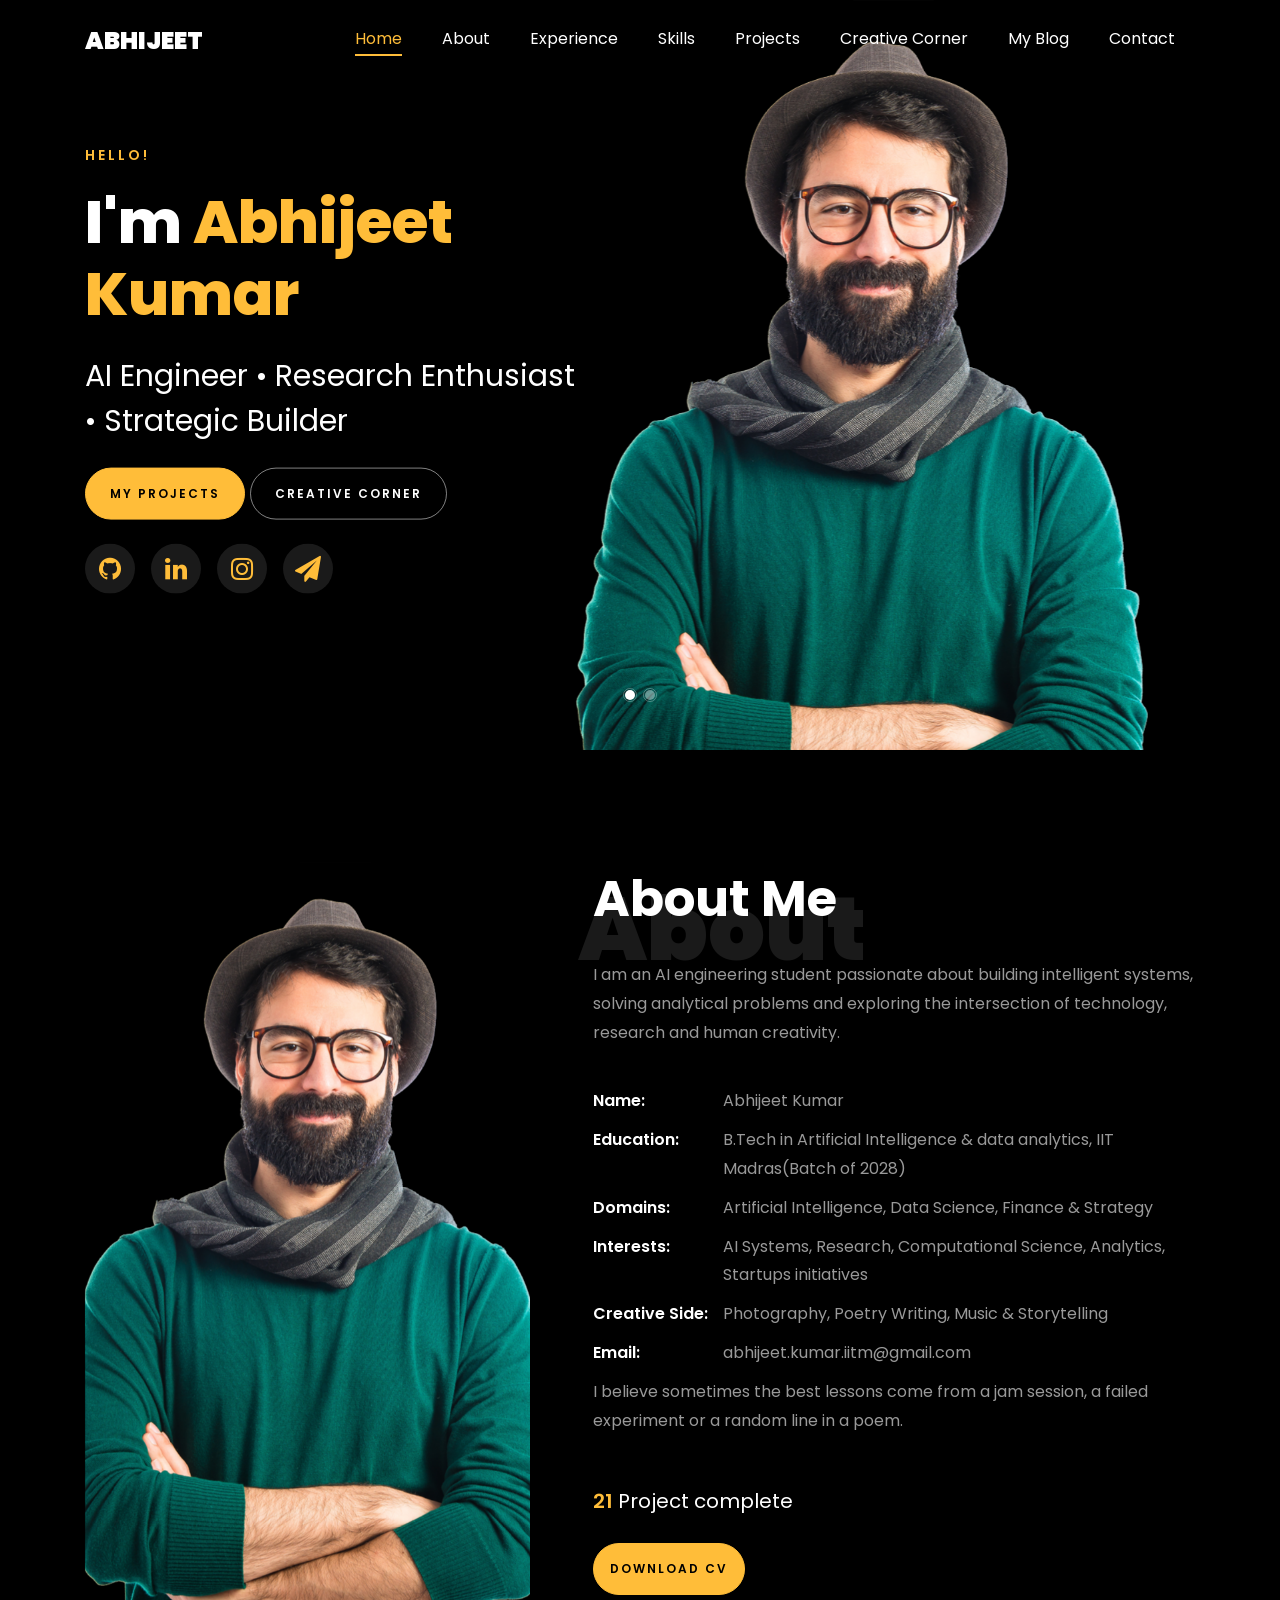
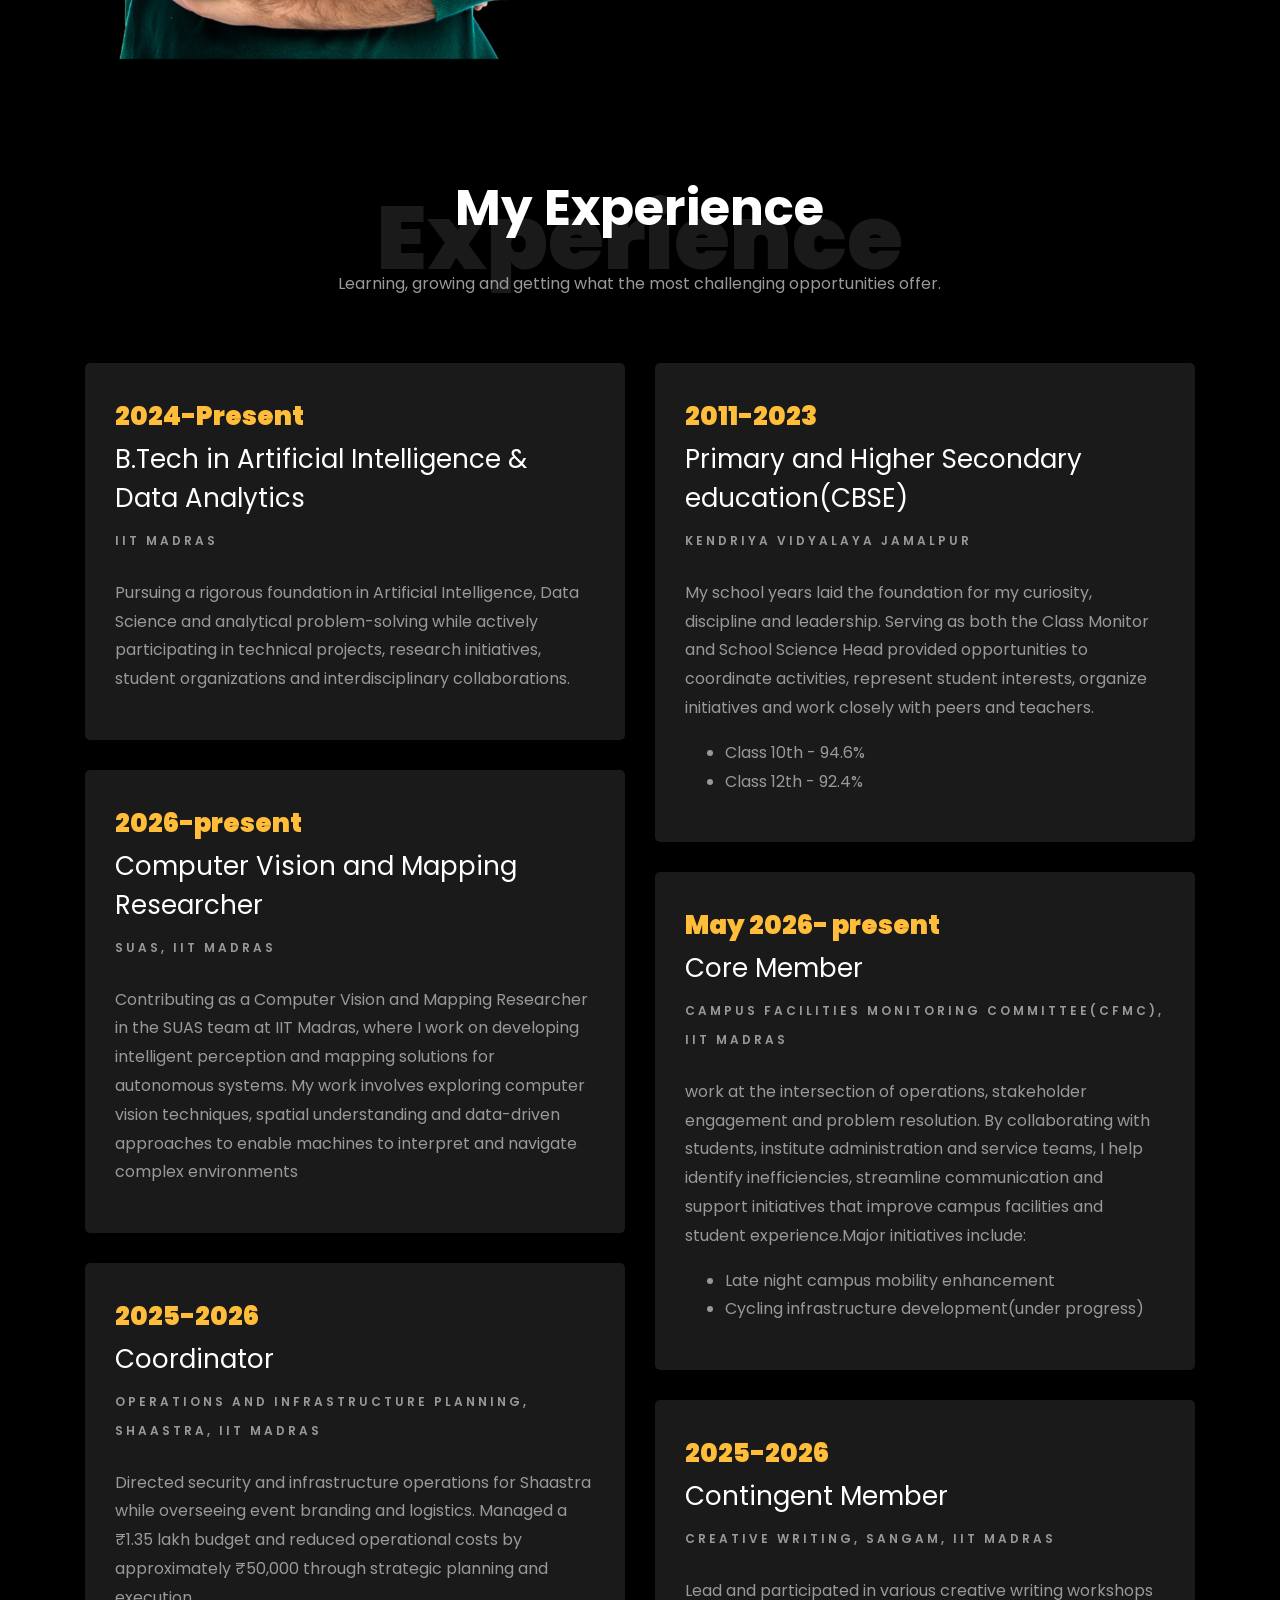
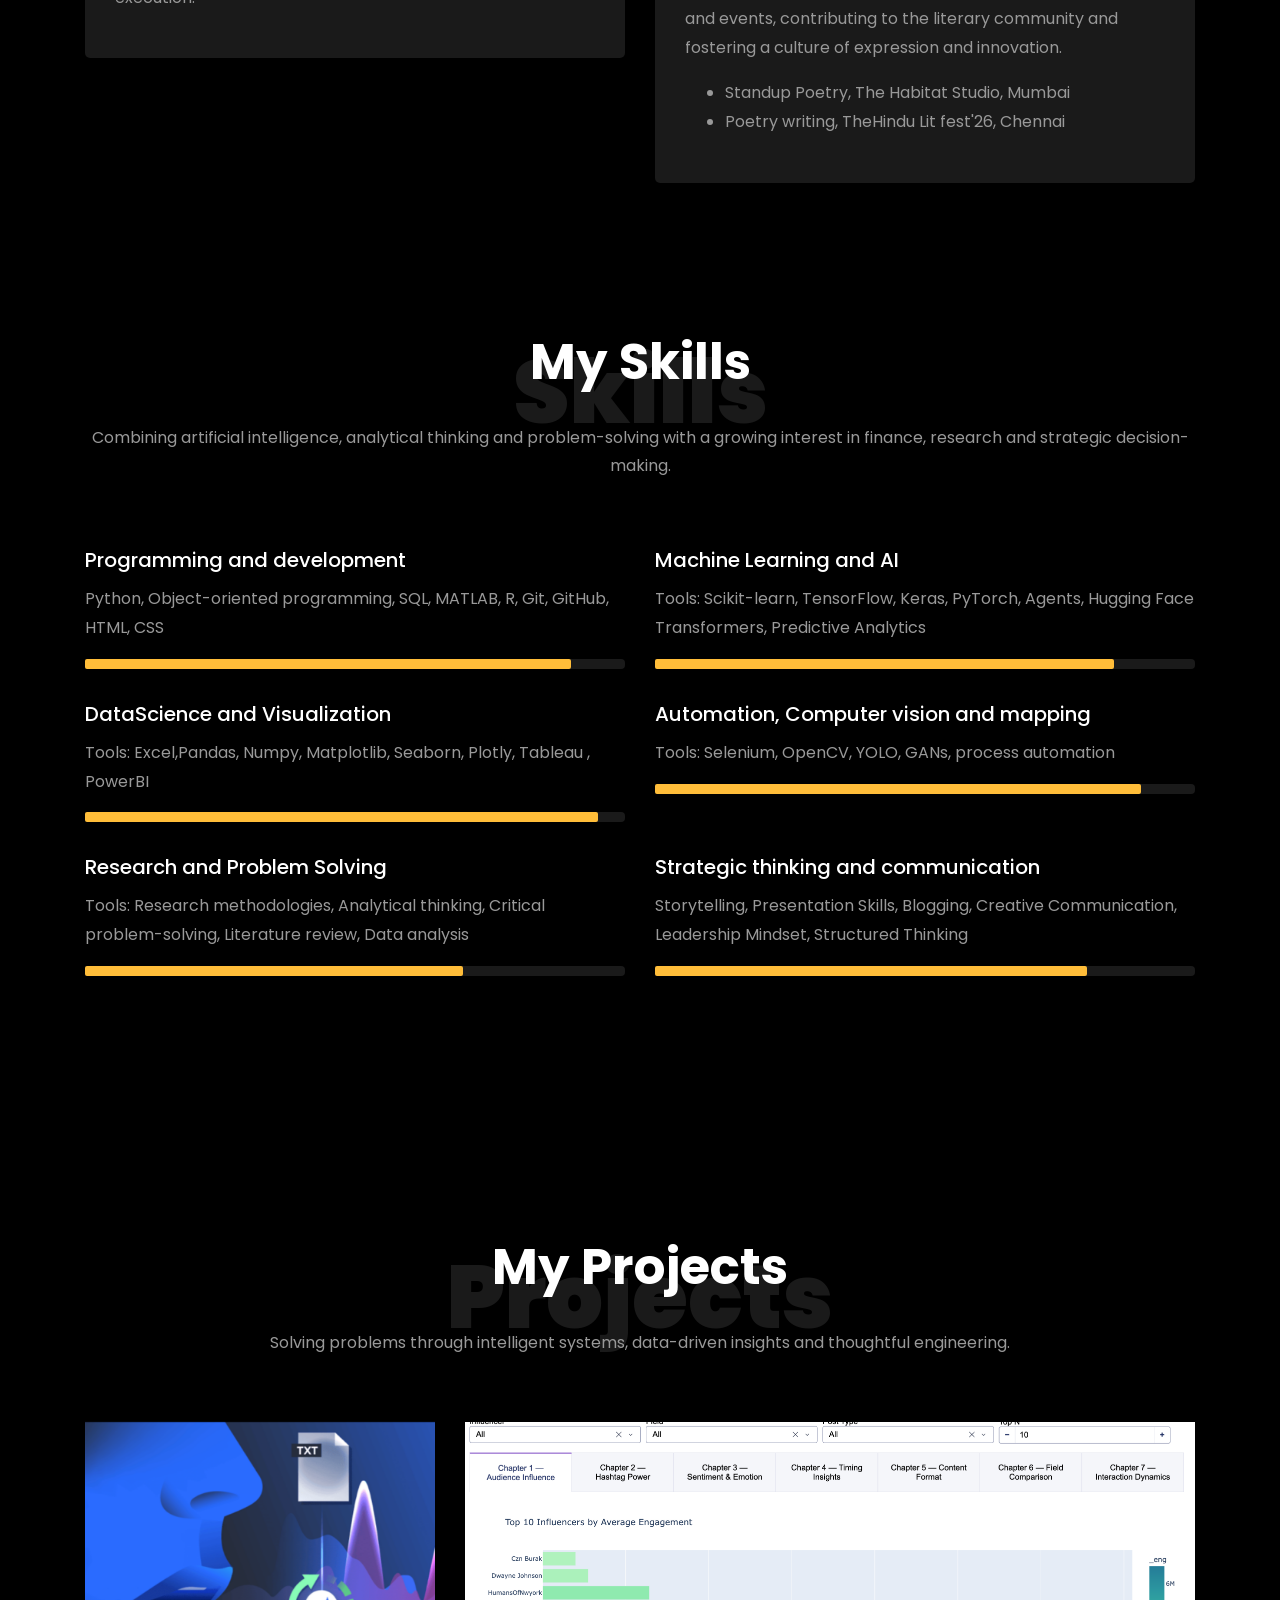
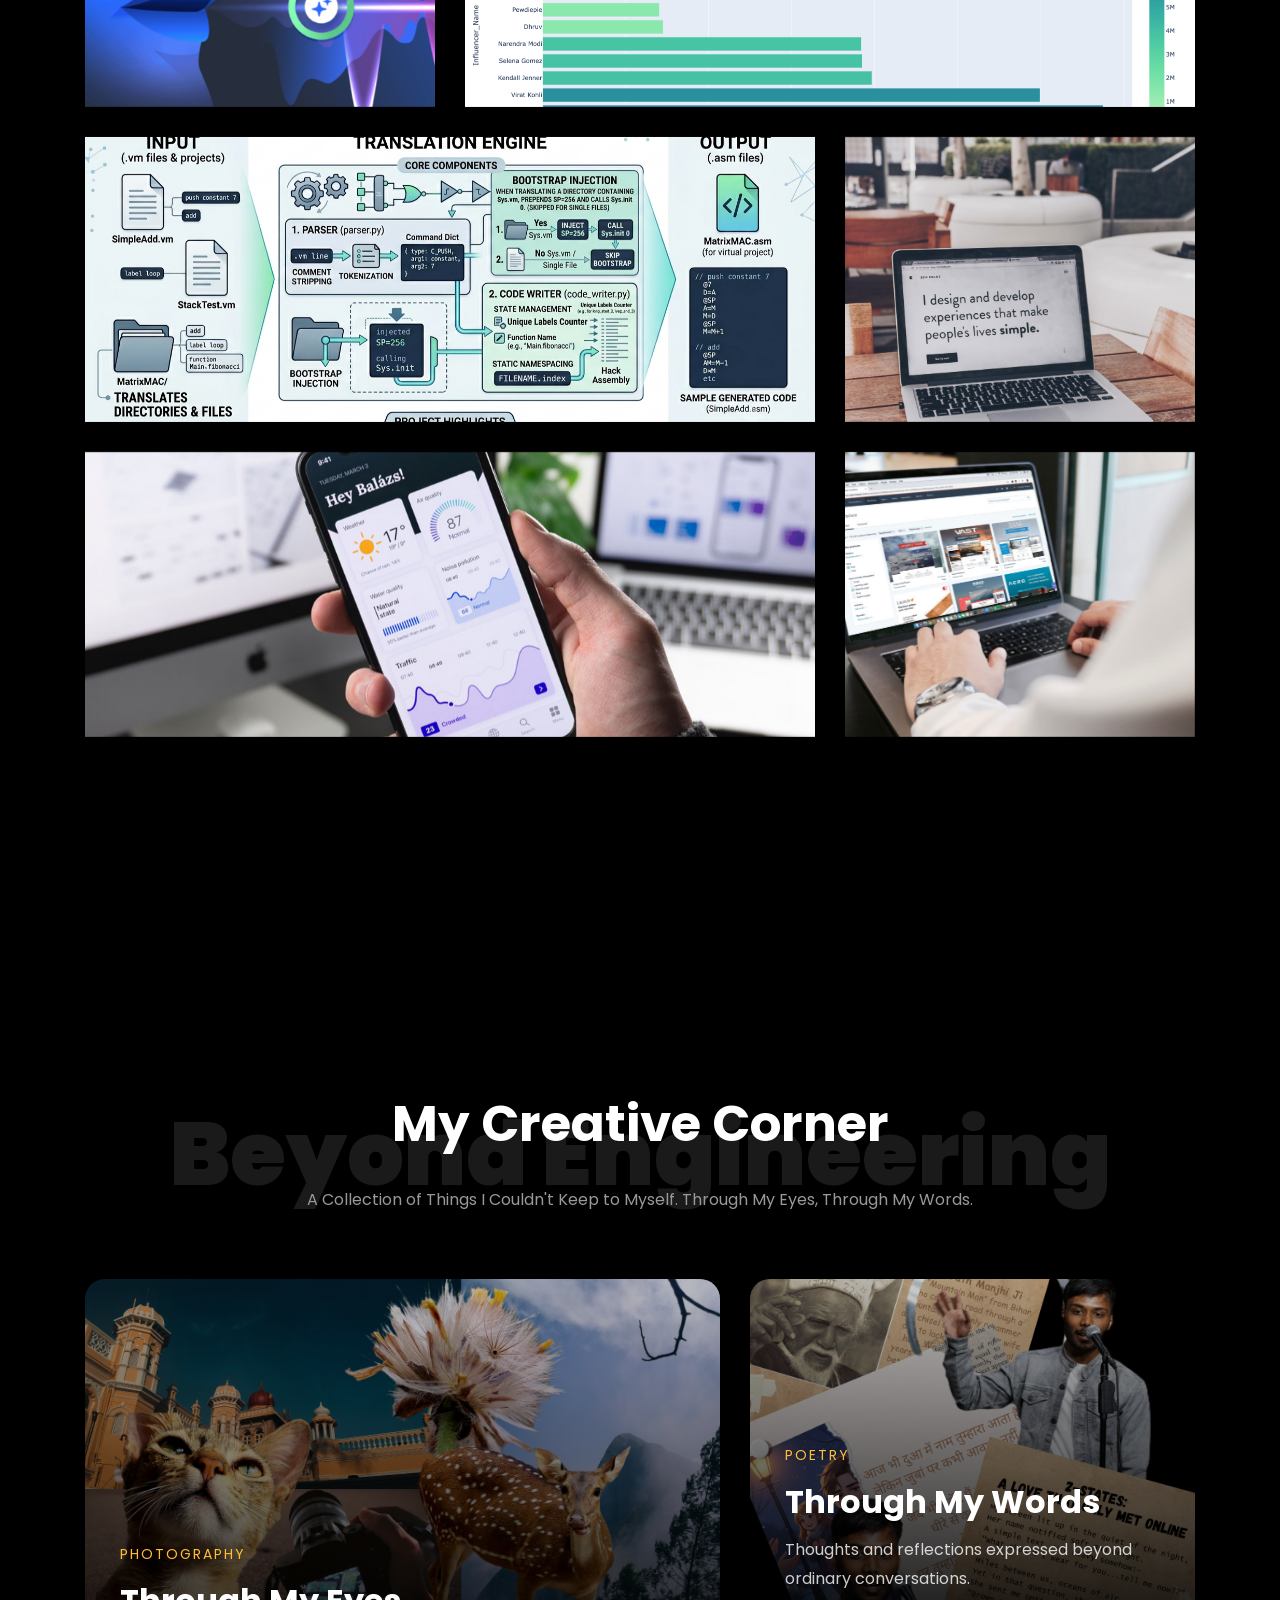
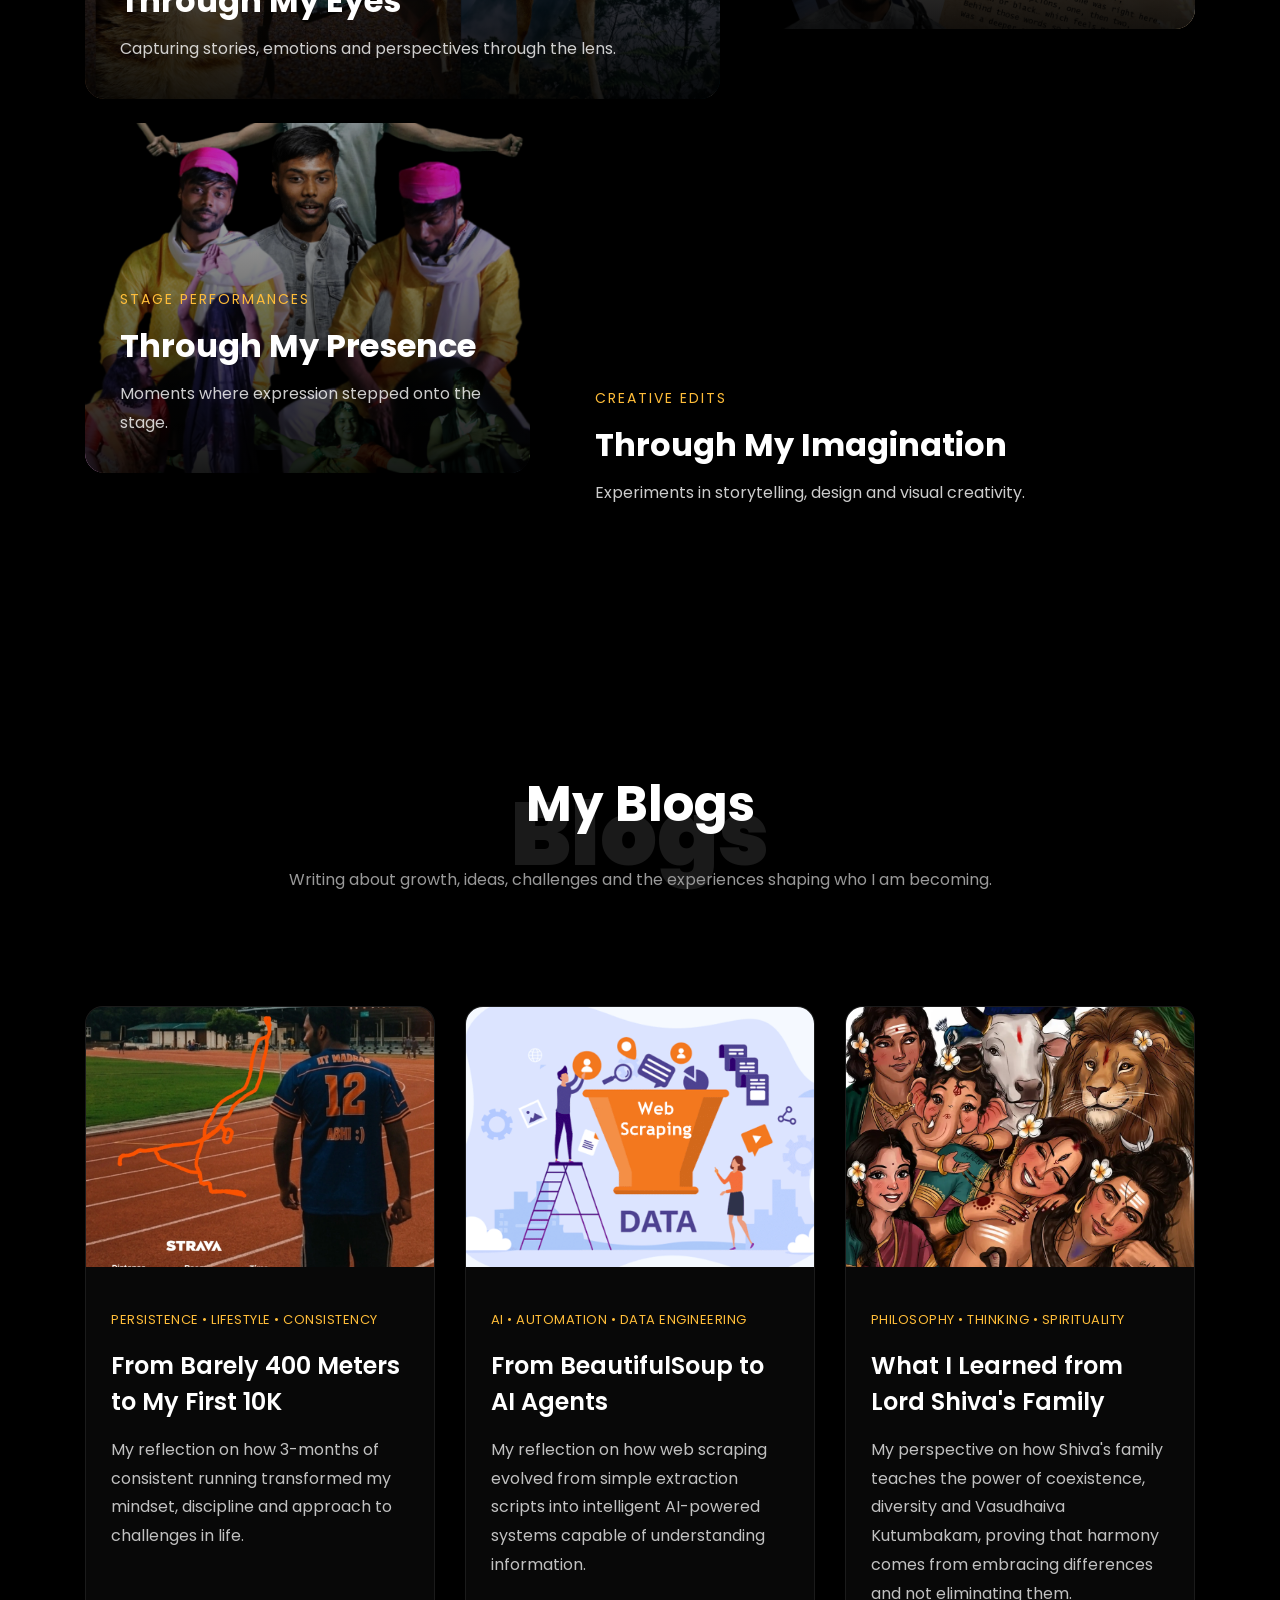
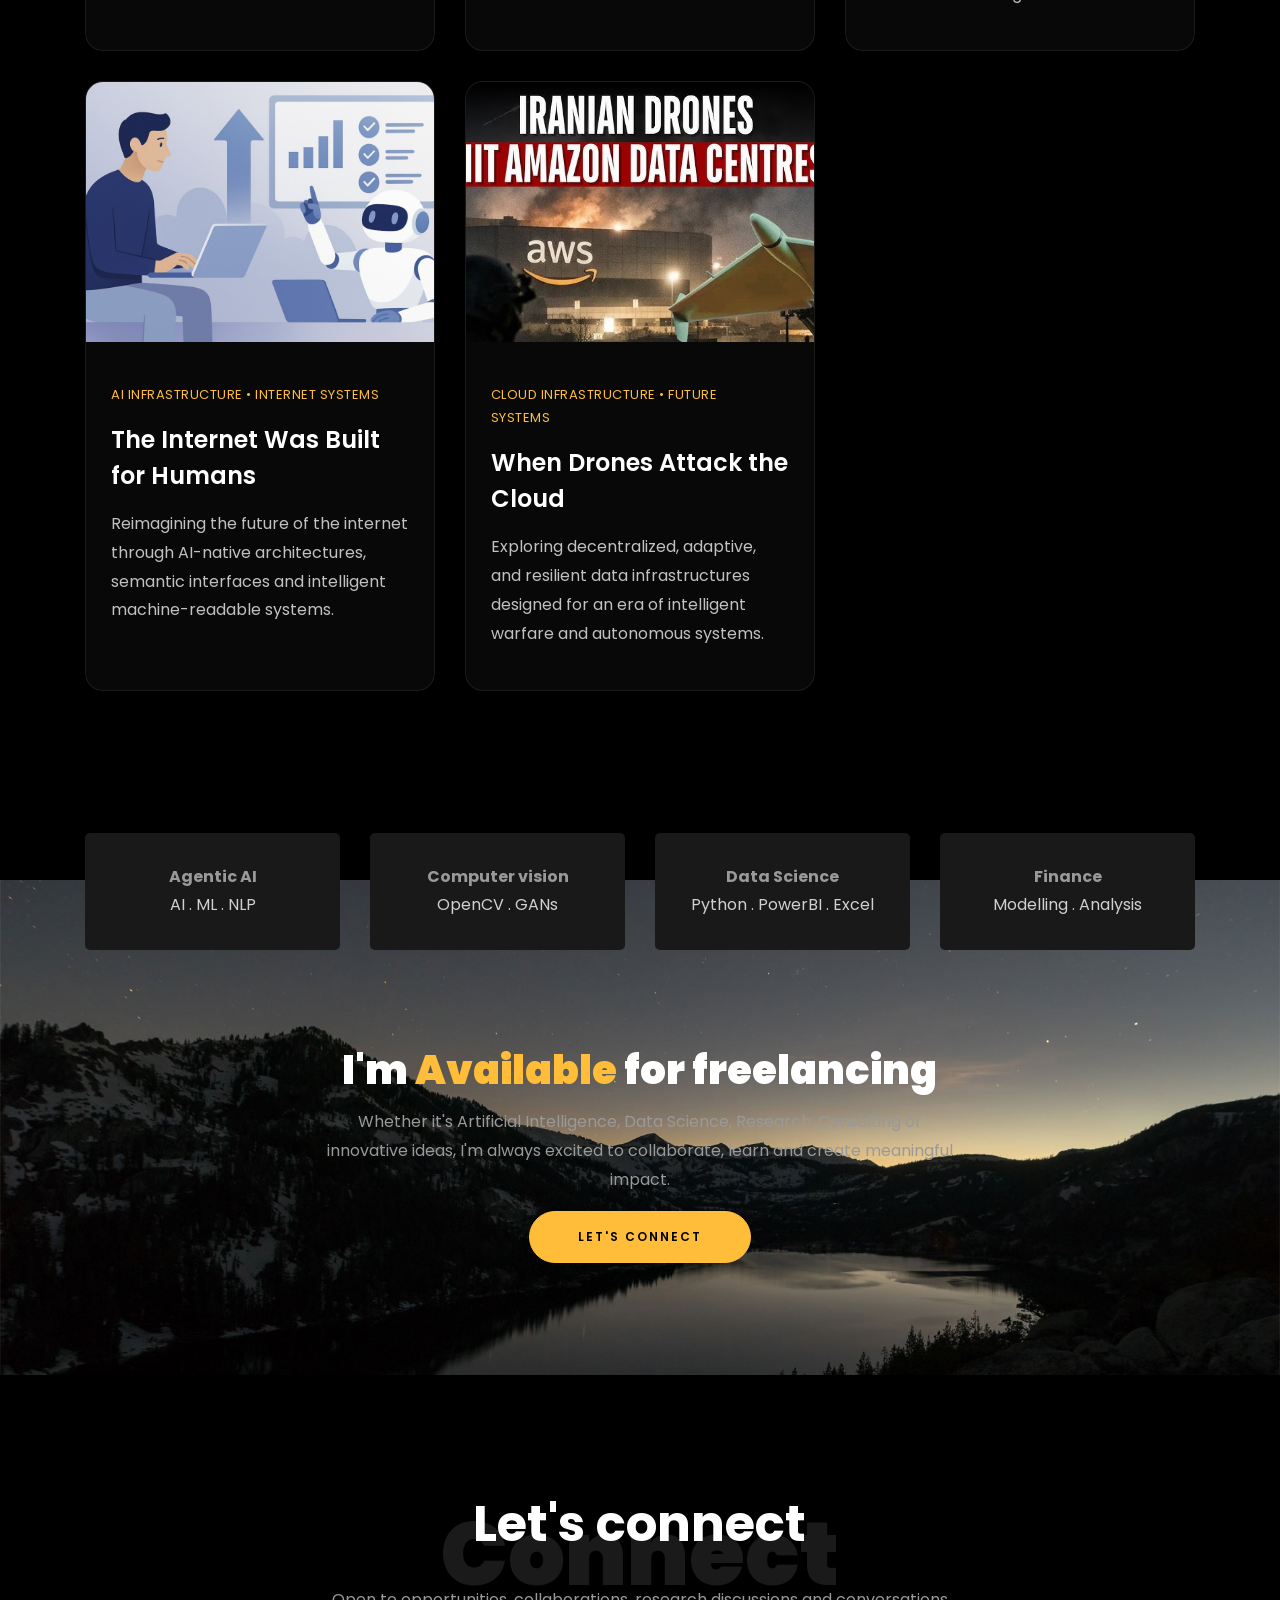
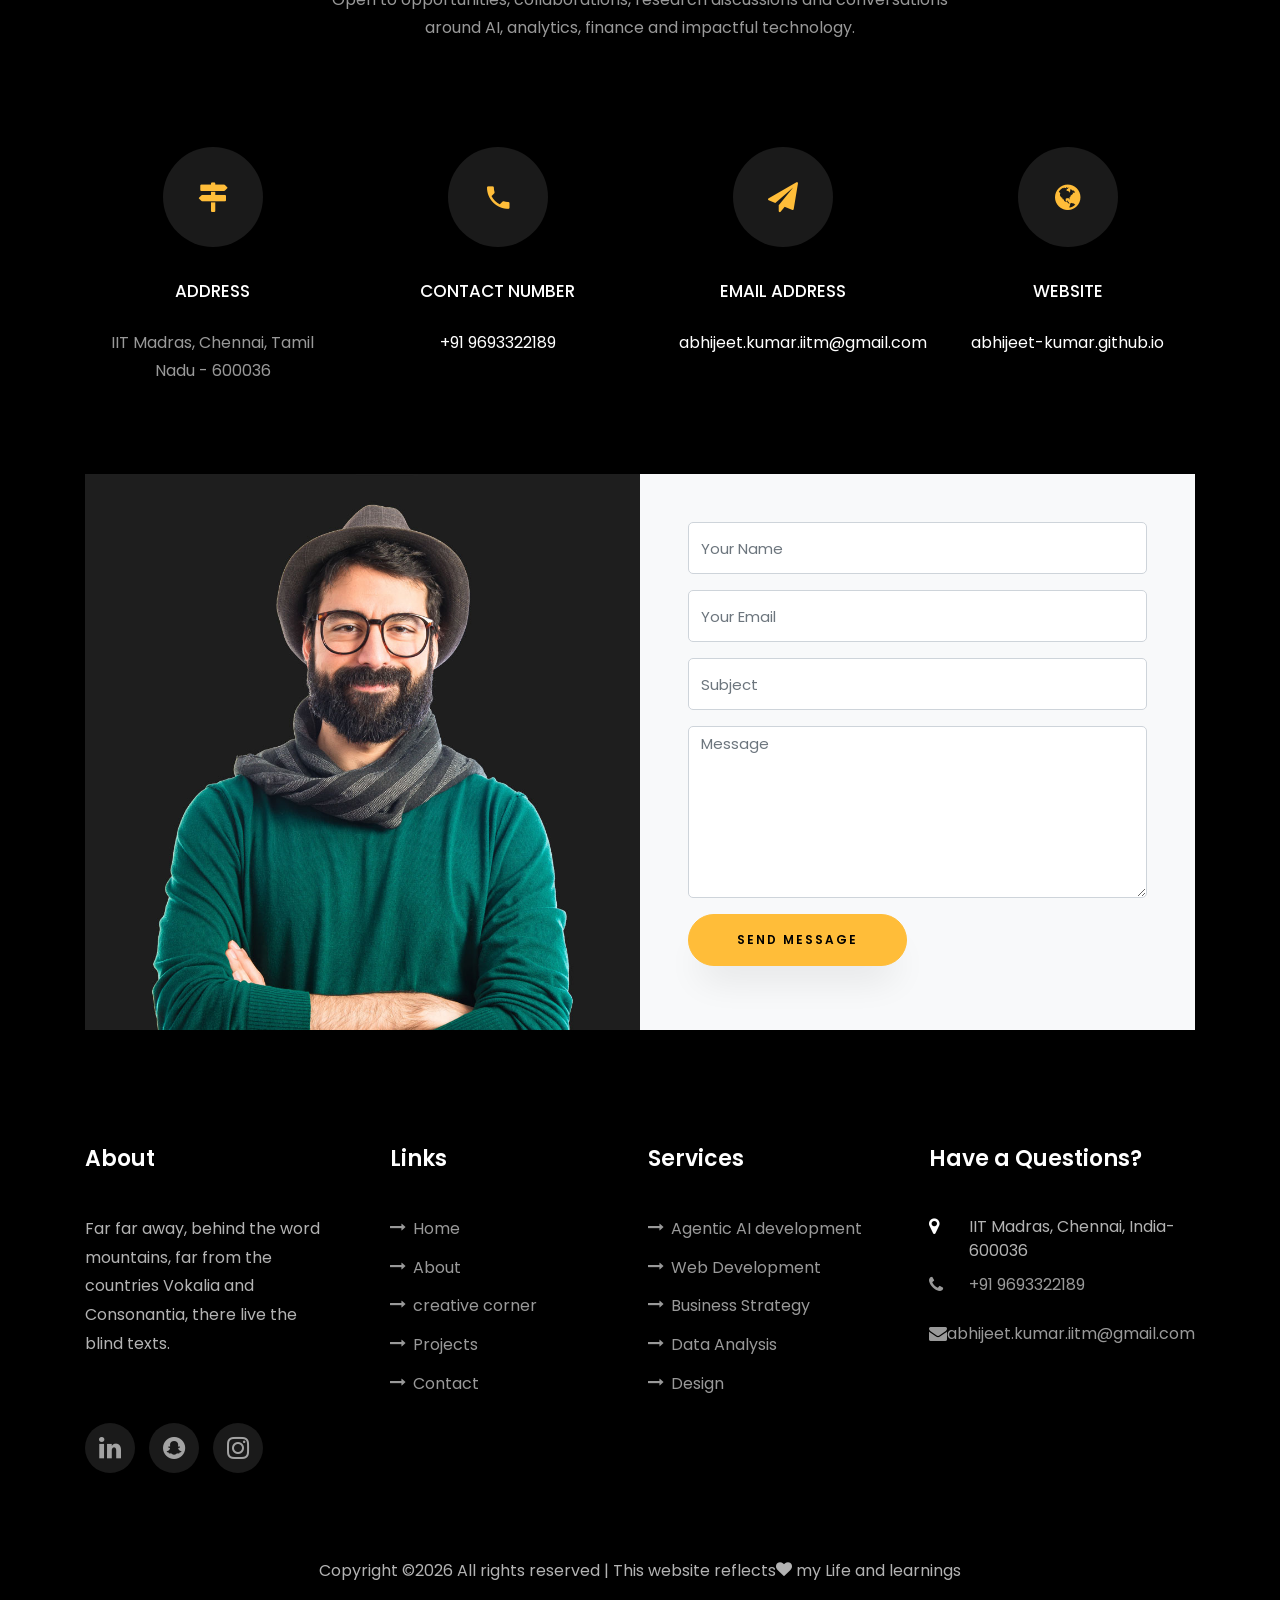
==== commit 04f07ffa: "done" ====
--- a/index.html
+++ b/index.html
@@ -407,11 +407,13 @@
     				<div class="project img ftco-animate d-flex justify-content-center align-items-center" style="background-image: url(images/project-6.jpg);">
     					<div class="overlay"></div>
 	    				<div class="text text-center p-4">
-	    					<h3><a href="#">Branding &amp; Illustration Design</a></h3>
-	    					<span>Web Design</span>
+	    					<h3><a href="https://github.com/abhijeet-2125/economic-earthquake-detector.git">Economic Earthquake Detector</a></h3>
+	    					<span>product designing • Finance • Quantitative Analysis</span>
+							<p>The objective of the Economic Earthquake Detector is to identify periods of systemic risk by combining macroeconomic indicators and cross-asset market behavior into a unified Economic Earthquake Index (EEI).</p>
 	    				</div>
     				</div>
     			</div>
+				
     			<div class="col-md-4">
     				<div class="row">
     					<div class="col-md-12">
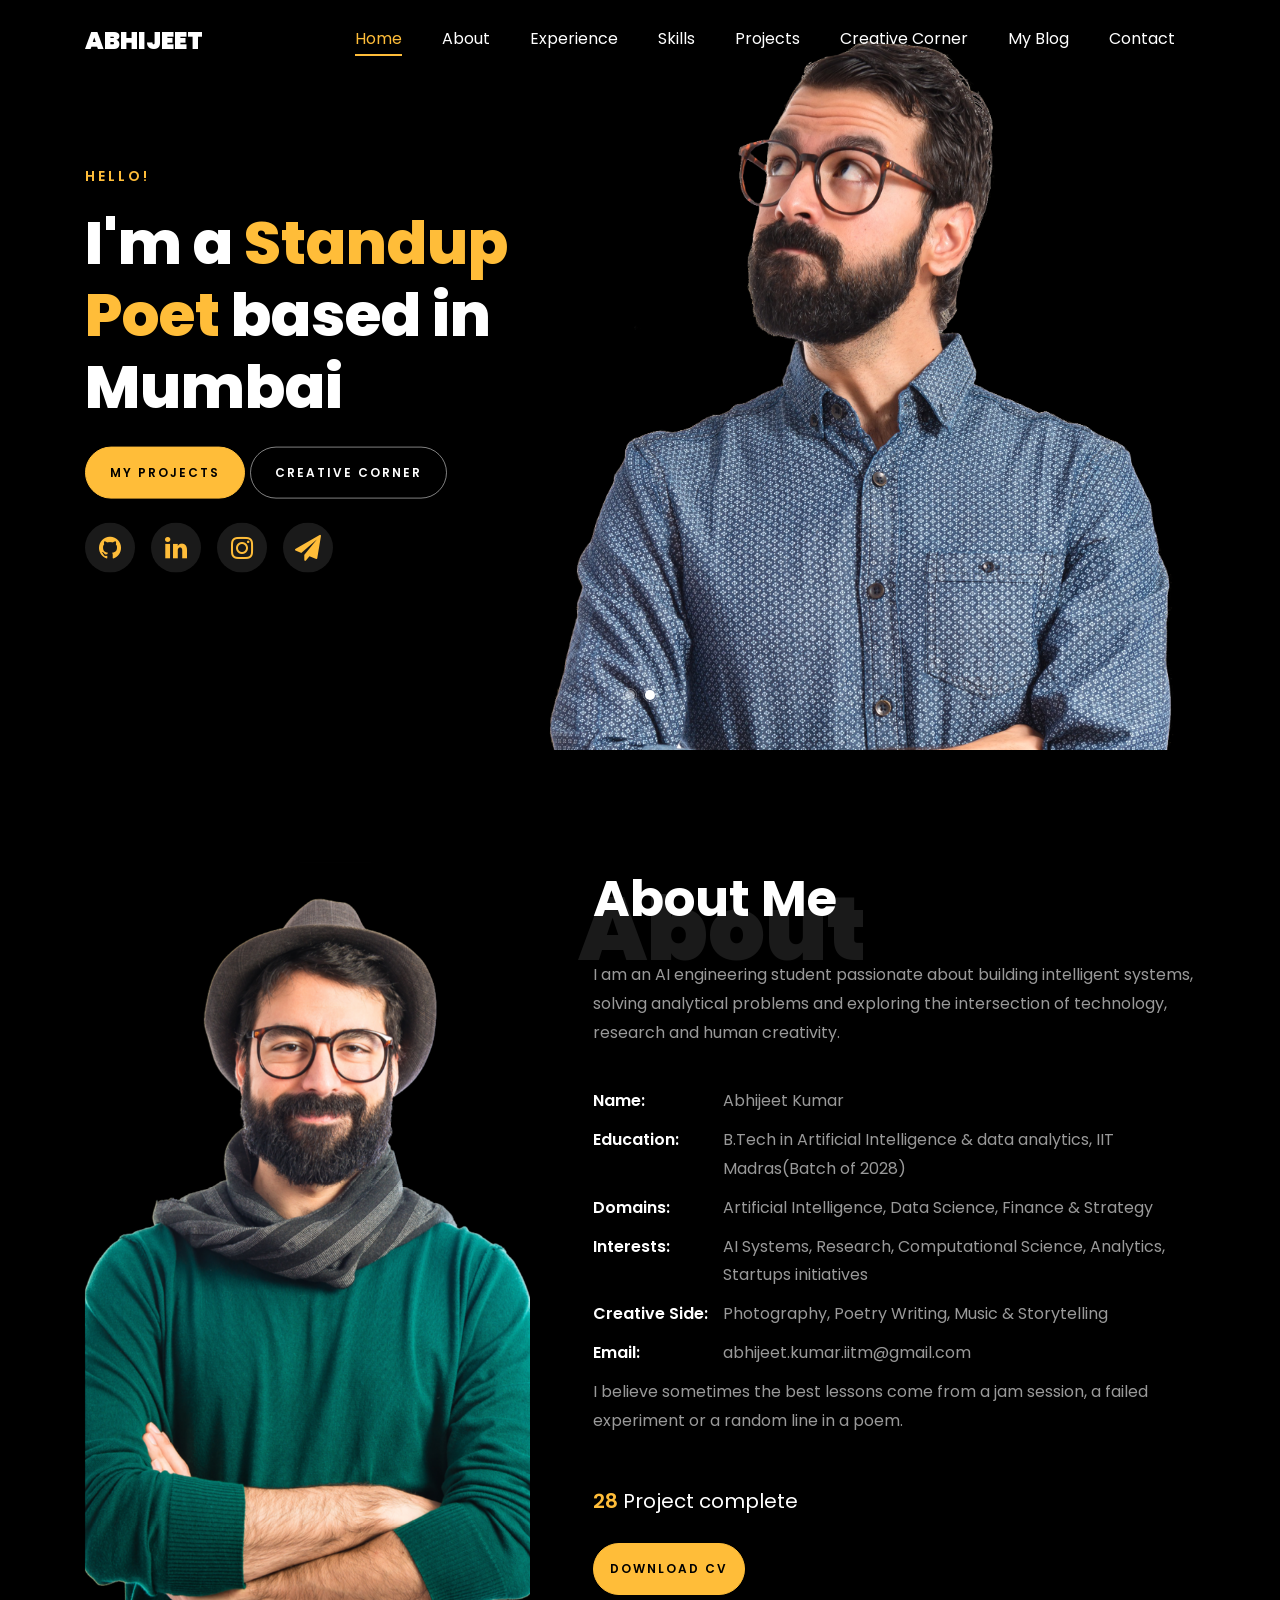
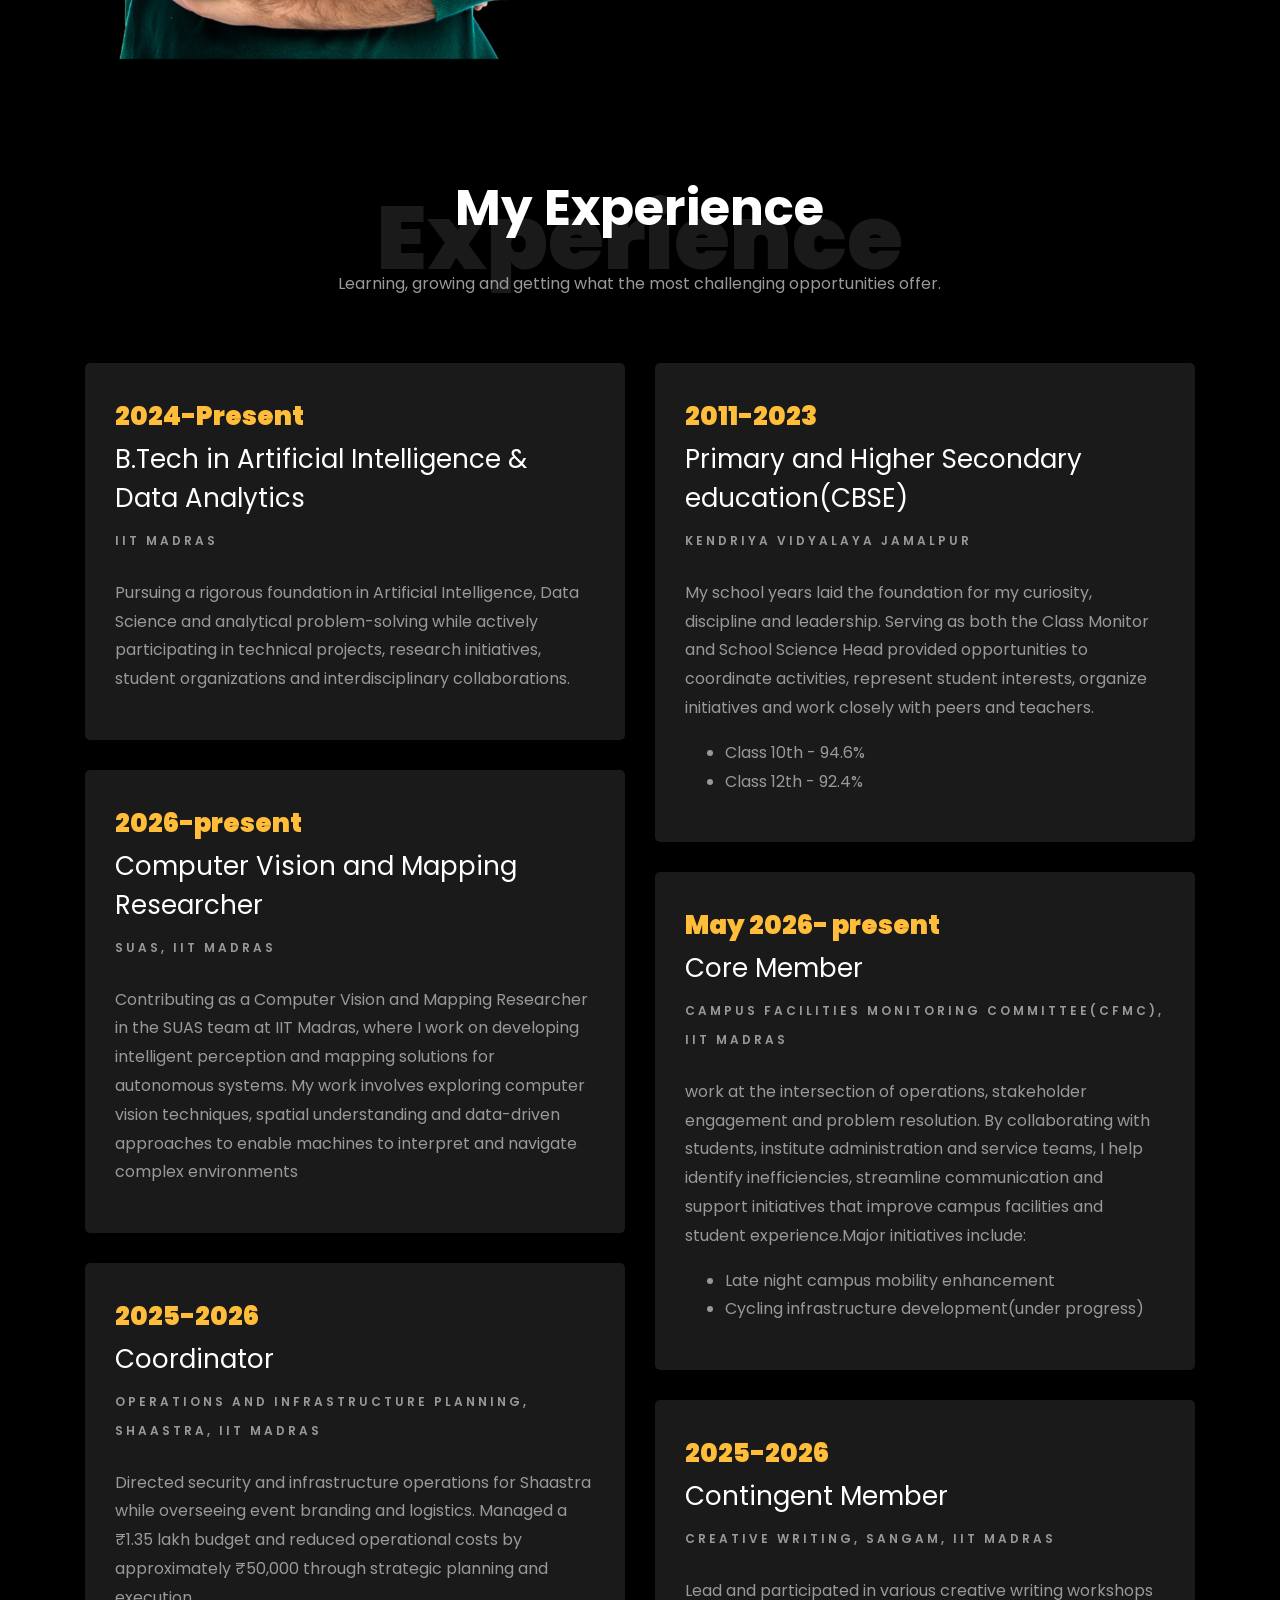
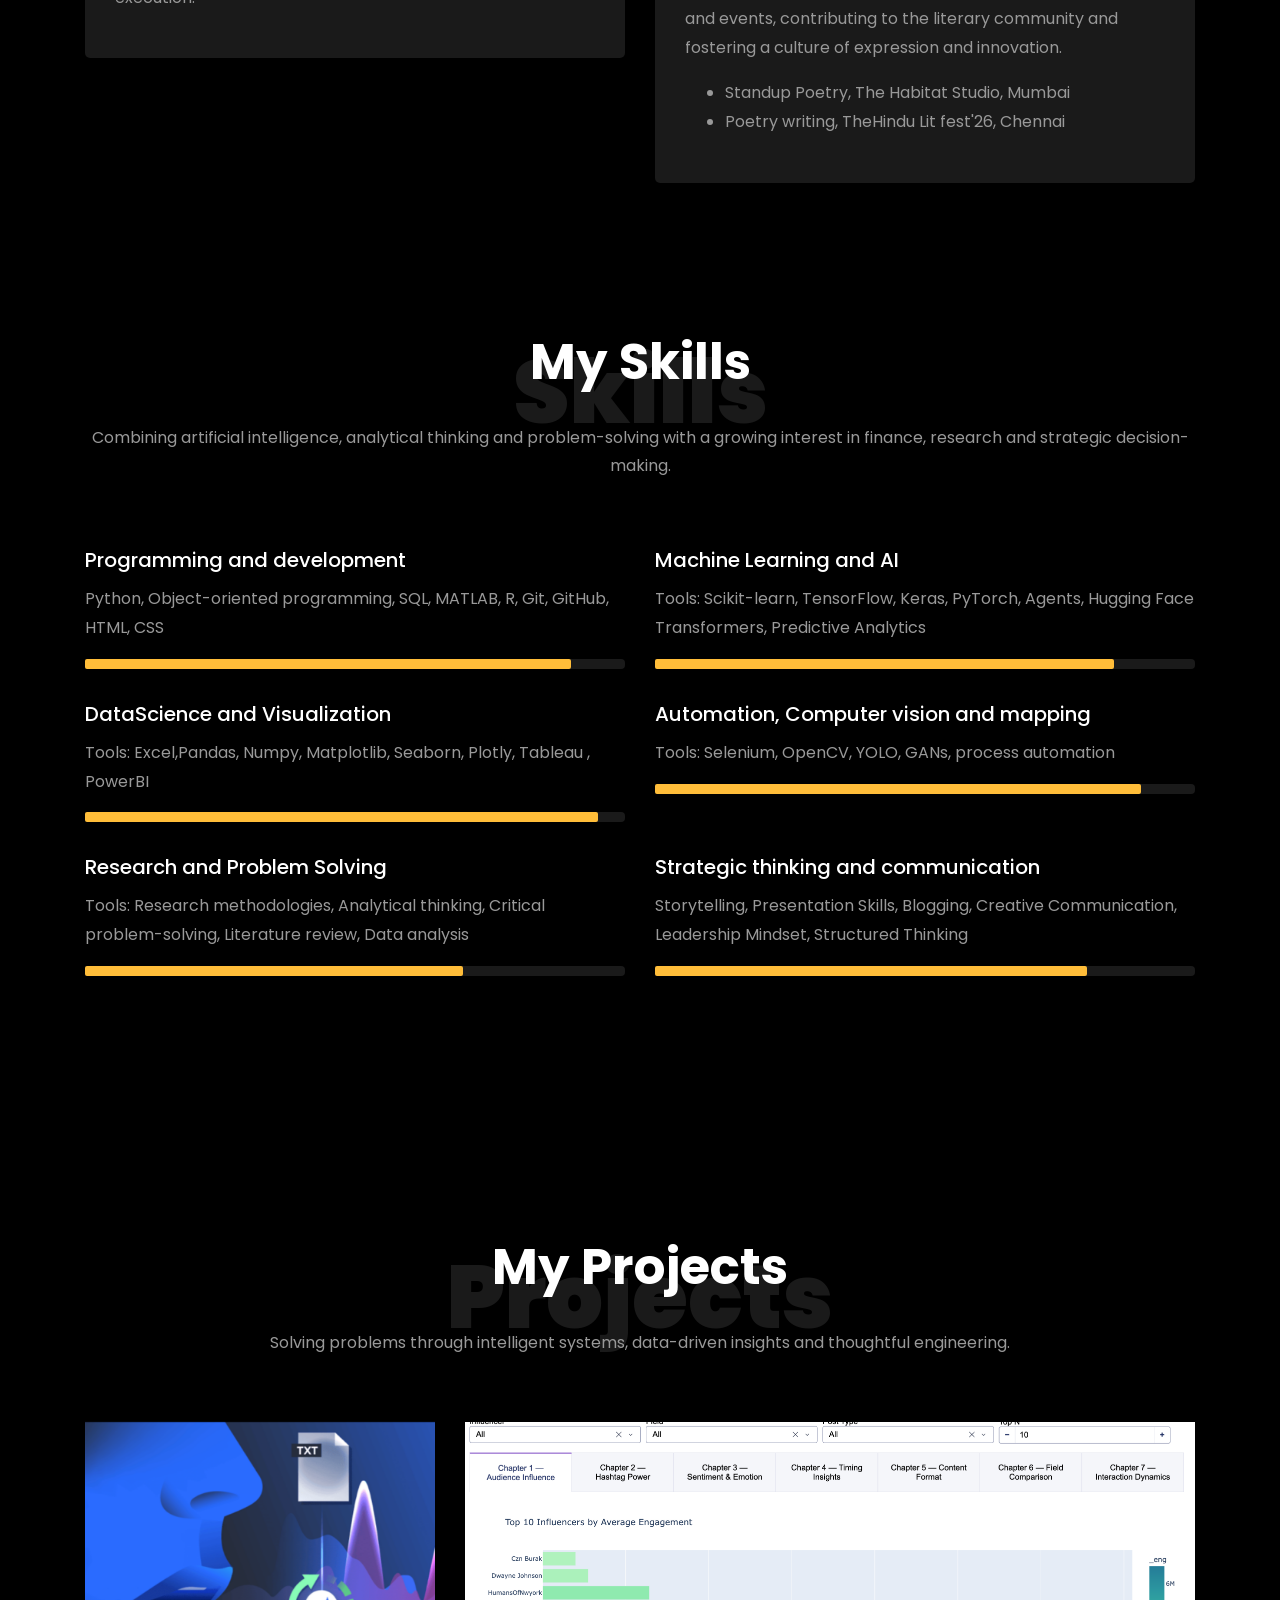
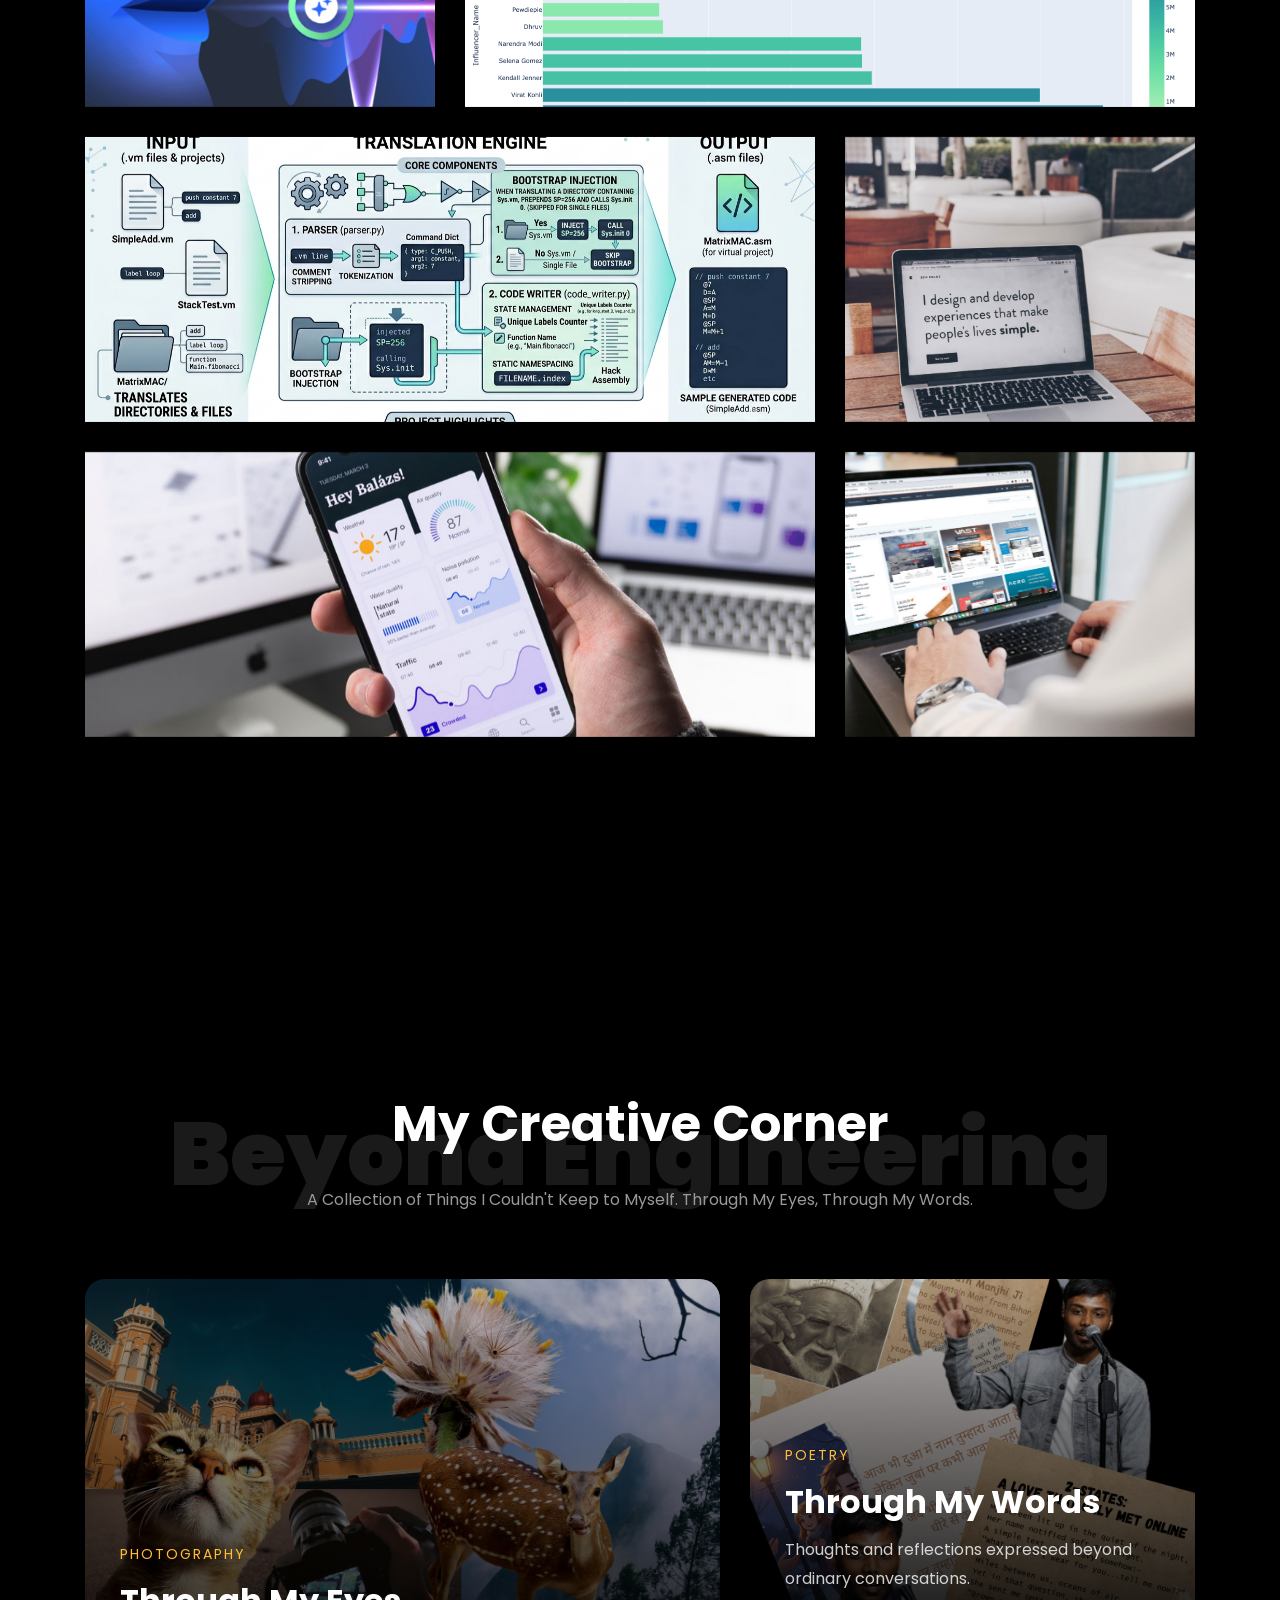
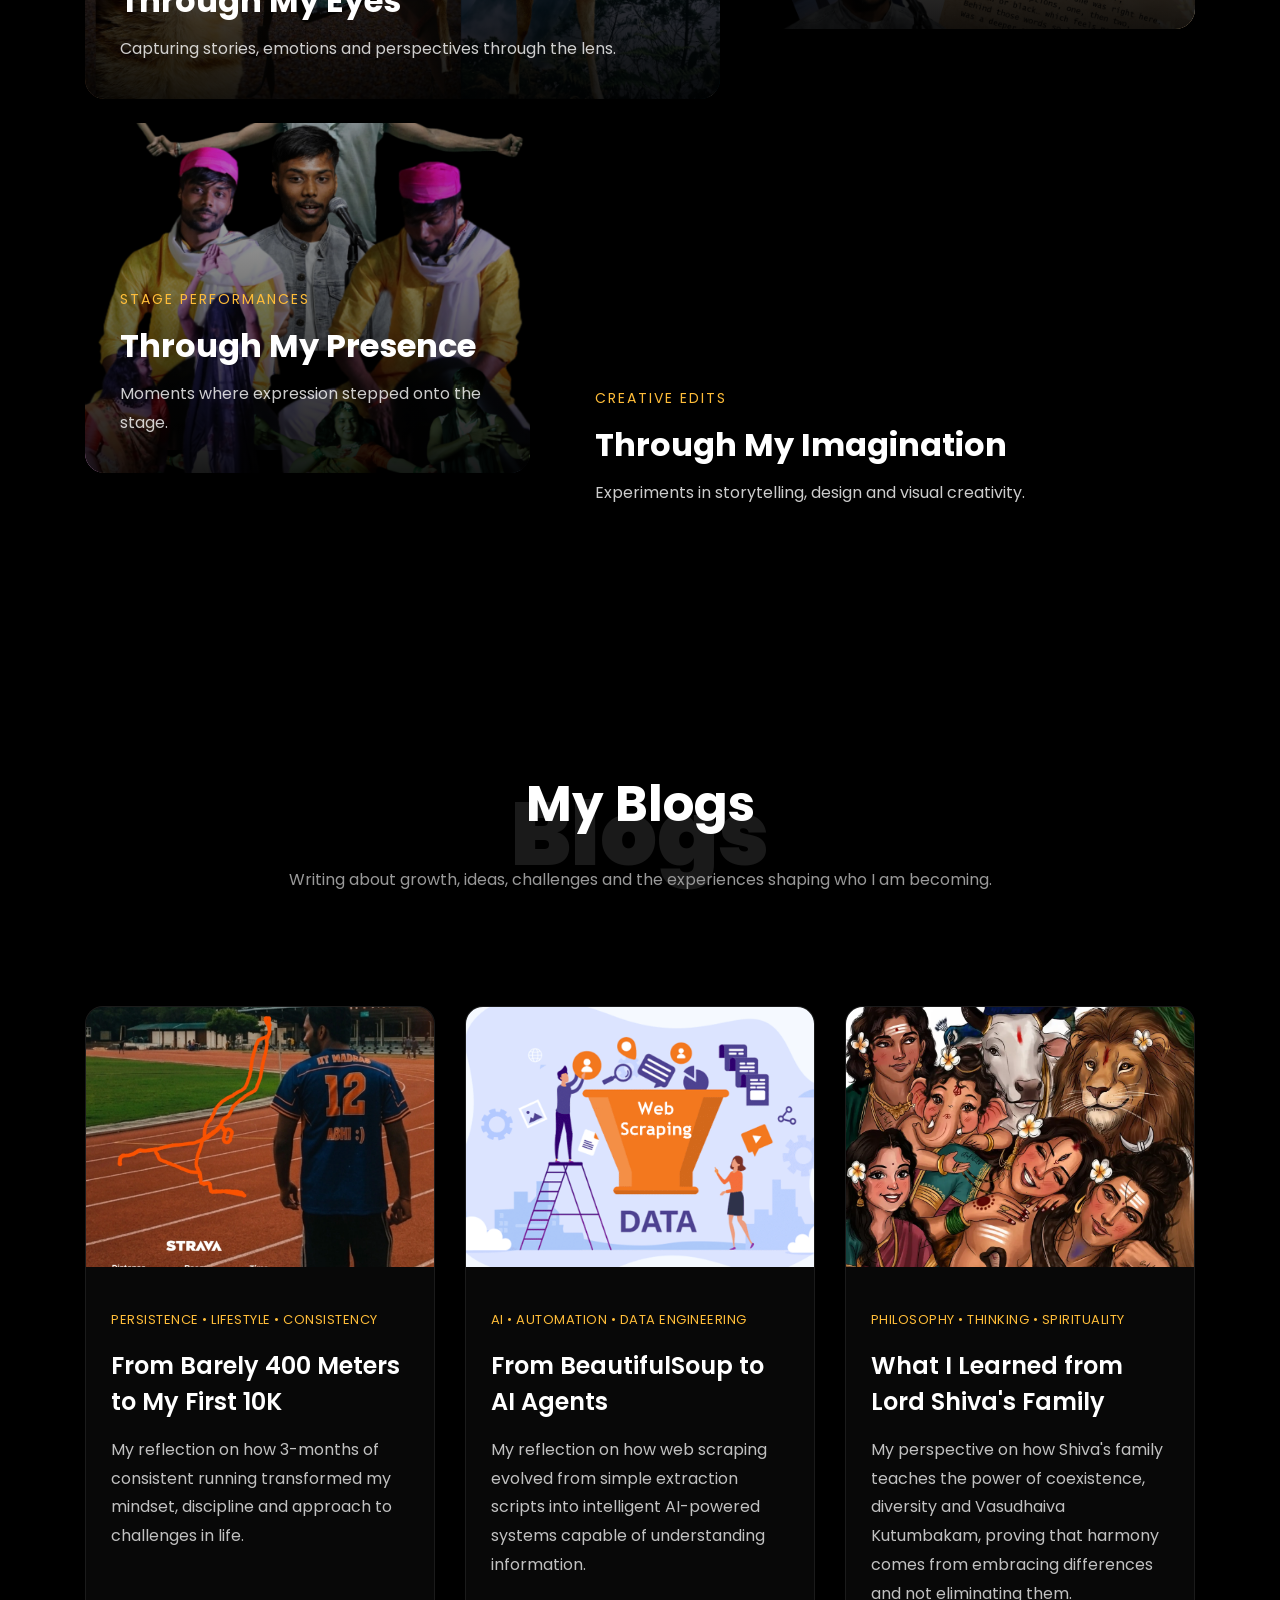
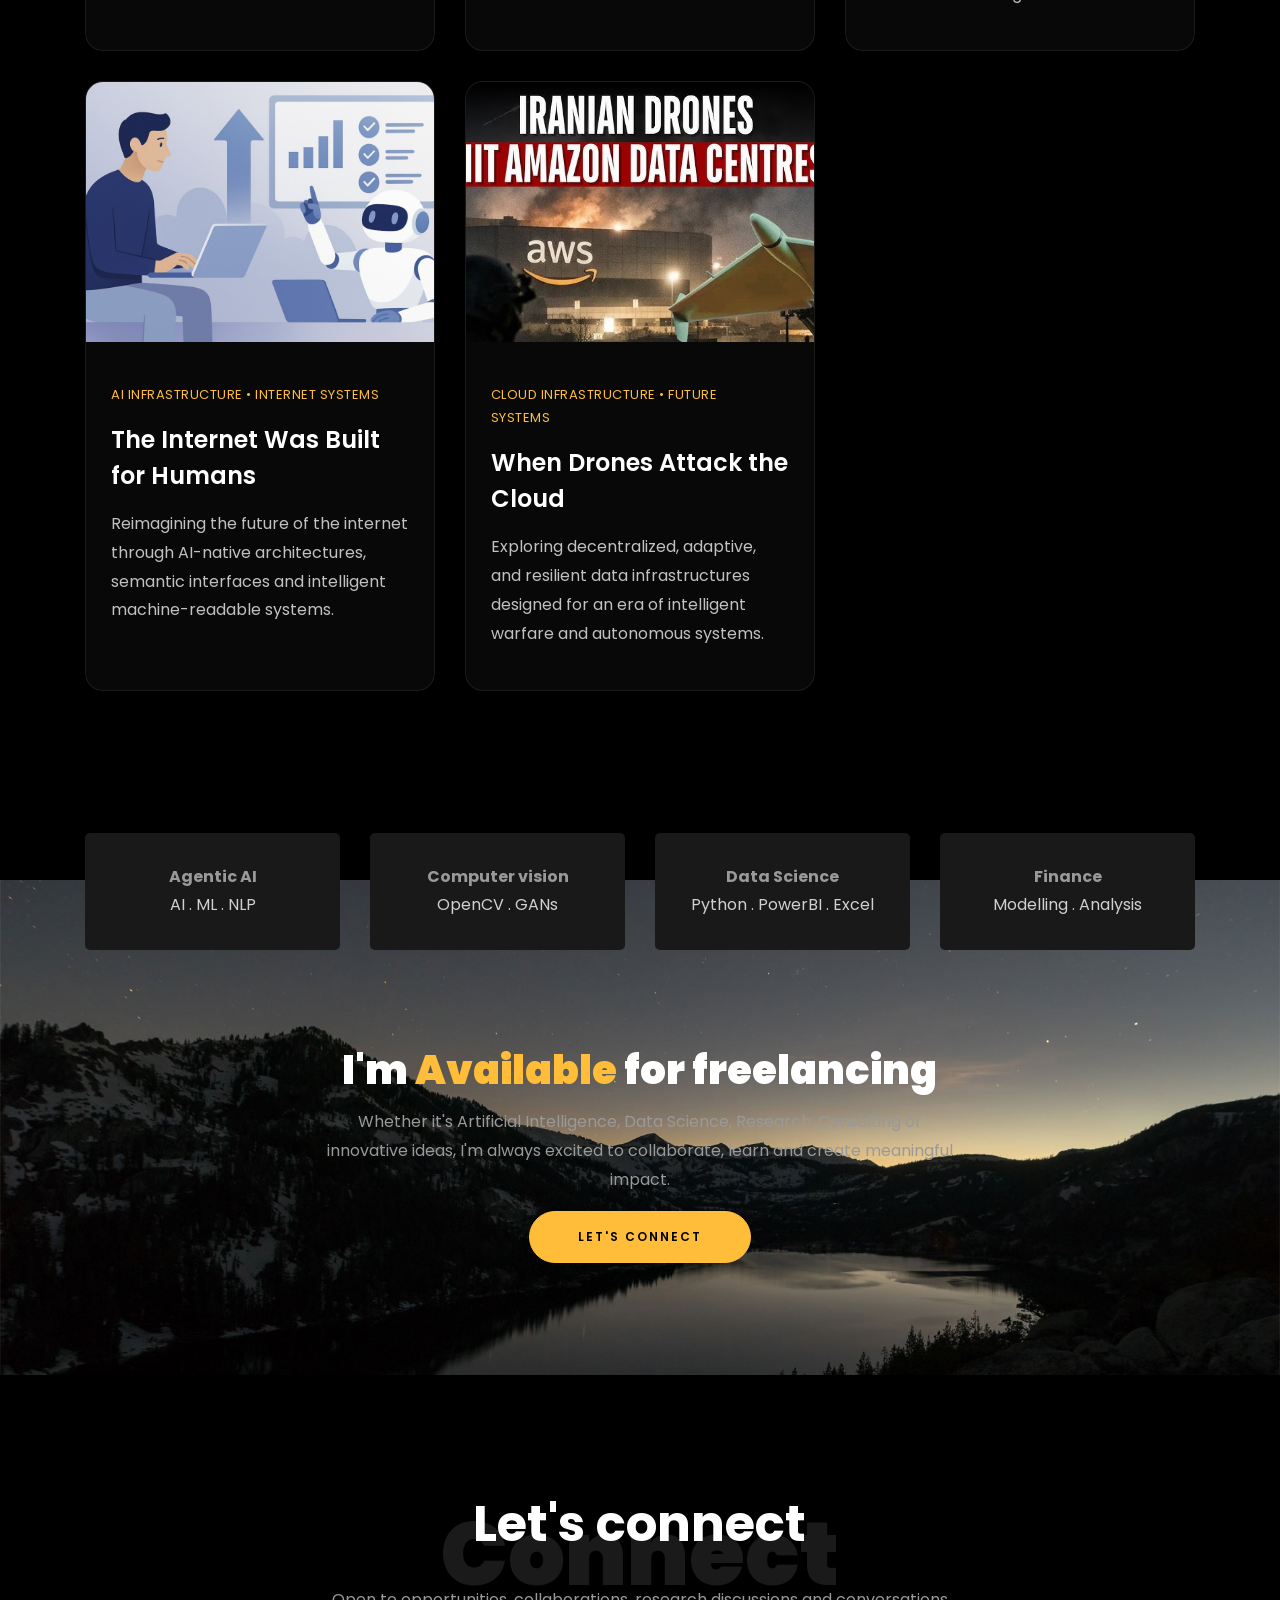
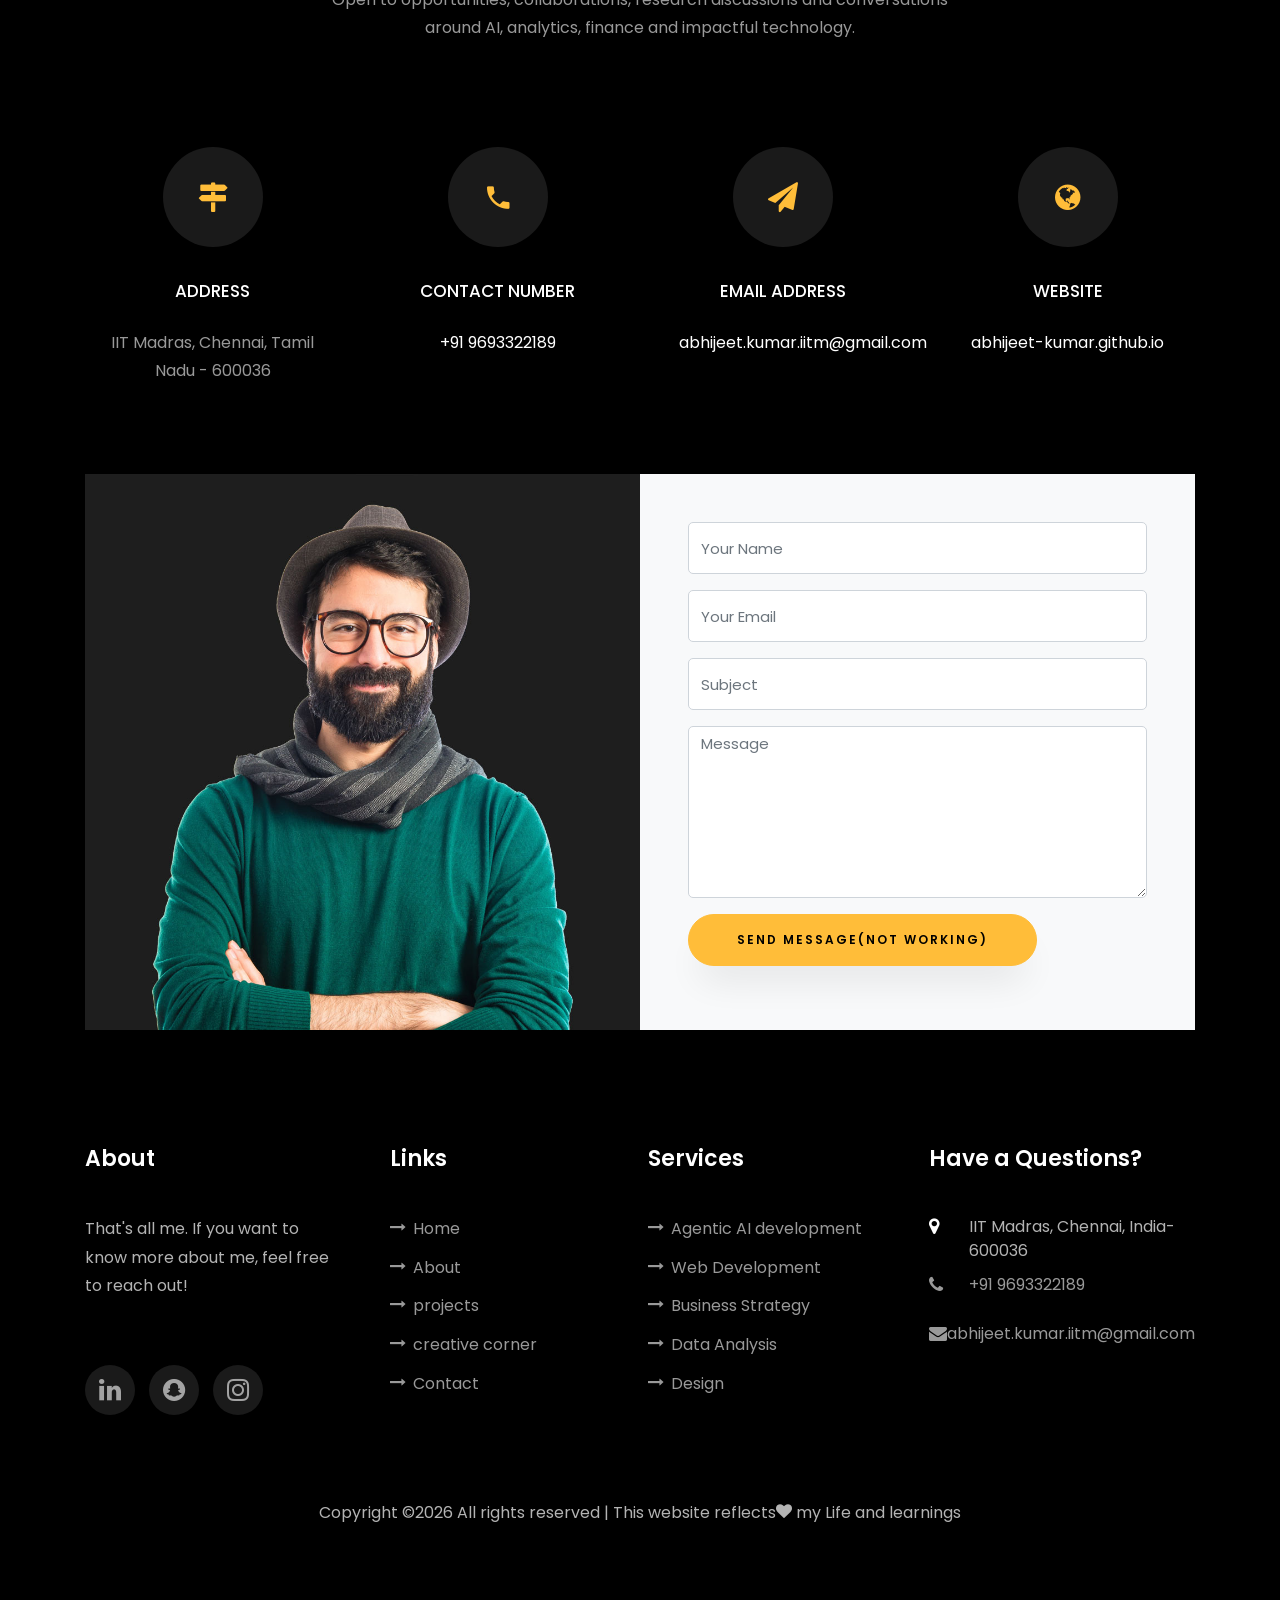
==== commit 4e17272a: "done" ====
--- a/index.html
+++ b/index.html
@@ -815,8 +815,7 @@
 	          </div>
           </div>
         </div>
-
-        <div class="row no-gutters block-9">
+		<div class="row no-gutters block-9">
           <div class="col-md-6 order-md-last d-flex">
             <form action="#" class="bg-light p-4 p-md-5 contact-form">
               <div class="form-group">
@@ -832,10 +831,9 @@
                 <textarea name="" id="" cols="30" rows="7" class="form-control" placeholder="Message"></textarea>
               </div>
               <div class="form-group">
-                <input type="submit" value="Send Message" class="btn btn-primary py-3 px-5">
+                <input type="submit" value="Send Message(not working)" class="btn btn-primary py-3 px-5">
               </div>
             </form>
-          
           </div>
 
           <div class="col-md-6 d-flex">
@@ -852,7 +850,7 @@
           <div class="col-md">
             <div class="ftco-footer-widget mb-4">
               <h2 class="ftco-heading-2">About</h2>
-              <p>Far far away, behind the word mountains, far from the countries Vokalia and Consonantia, there live the blind texts.</p>
+              <p>That's all me. If you want to know more about me, feel free to reach out!</p>
               <ul class="ftco-footer-social list-unstyled float-md-left float-lft mt-5">
                 <li class="ftco-animate"><a href="https://www.linkedin.com/in/abhijeet-kumar-427922330"><span class="icon-linkedin"></span></a></li>
                 <li class="ftco-animate"><a href="https://www.snapchat.com/jeet_bhaiya_"><span class="icon-snapchat"></span></a></li>
@@ -864,11 +862,11 @@
             <div class="ftco-footer-widget mb-4 ml-md-4">
               <h2 class="ftco-heading-2">Links</h2>
               <ul class="list-unstyled">
-                <li><a href="#"><span class="icon-long-arrow-right mr-2"></span>Home</a></li>
-                <li><a href="#"><span class="icon-long-arrow-right mr-2"></span>About</a></li>
-                <li><a href="#"><span class="icon-long-arrow-right mr-2"></span>creative corner</a></li>
-                <li><a href="#"><span class="icon-long-arrow-right mr-2"></span>Projects</a></li>
-                <li><a href="#"><span class="icon-long-arrow-right mr-2"></span>Contact</a></li>
+                <li><a href="home-section"><span class="icon-long-arrow-right mr-2"></span>Home</a></li>
+                <li><a href="about-section"><span class="icon-long-arrow-right mr-2"></span>About</a></li>
+                <li><a href="projects-section"><span class="icon-long-arrow-right mr-2"></span>projects</a></li>
+                <li><a href="Creative-corner"><span class="icon-long-arrow-right mr-2"></span>creative corner</a></li>
+                <li><a href="contact-section"><span class="icon-long-arrow-right mr-2"></span>Contact</a></li>
               </ul>
             </div>
           </div>
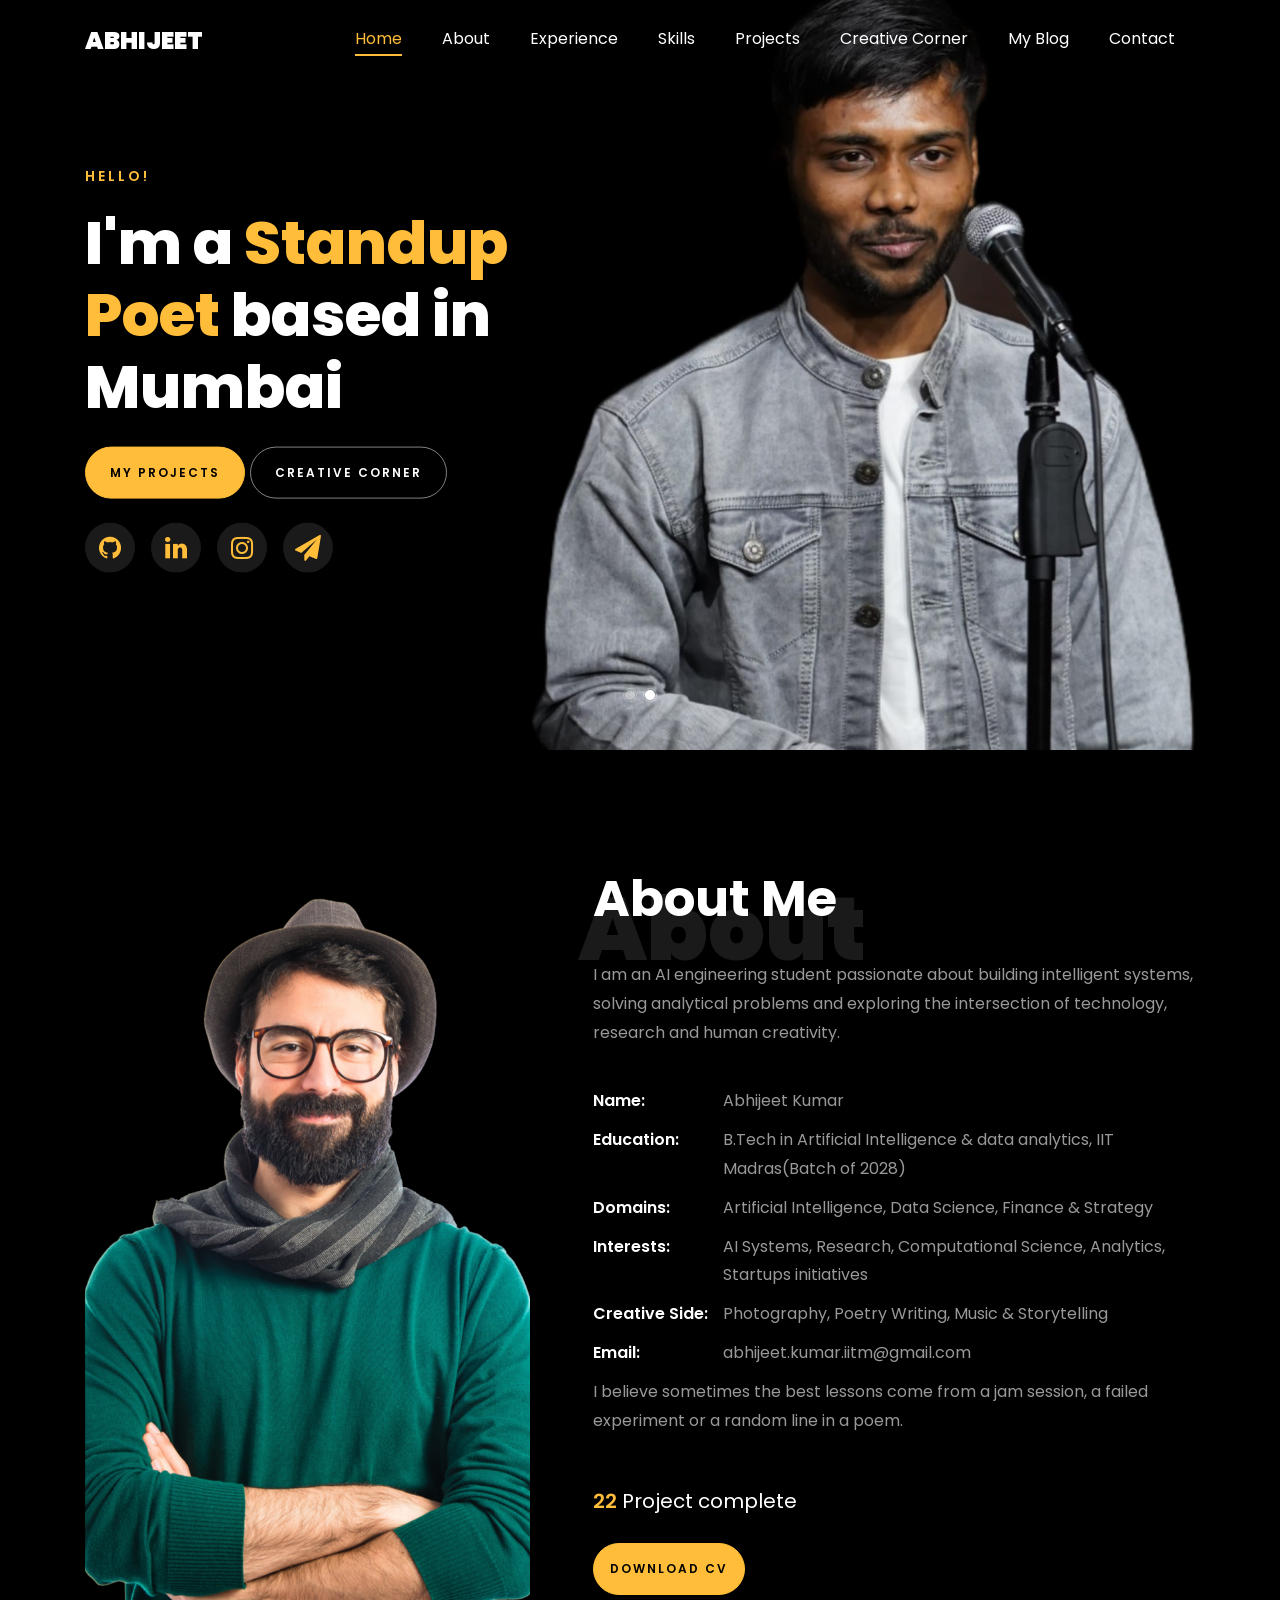
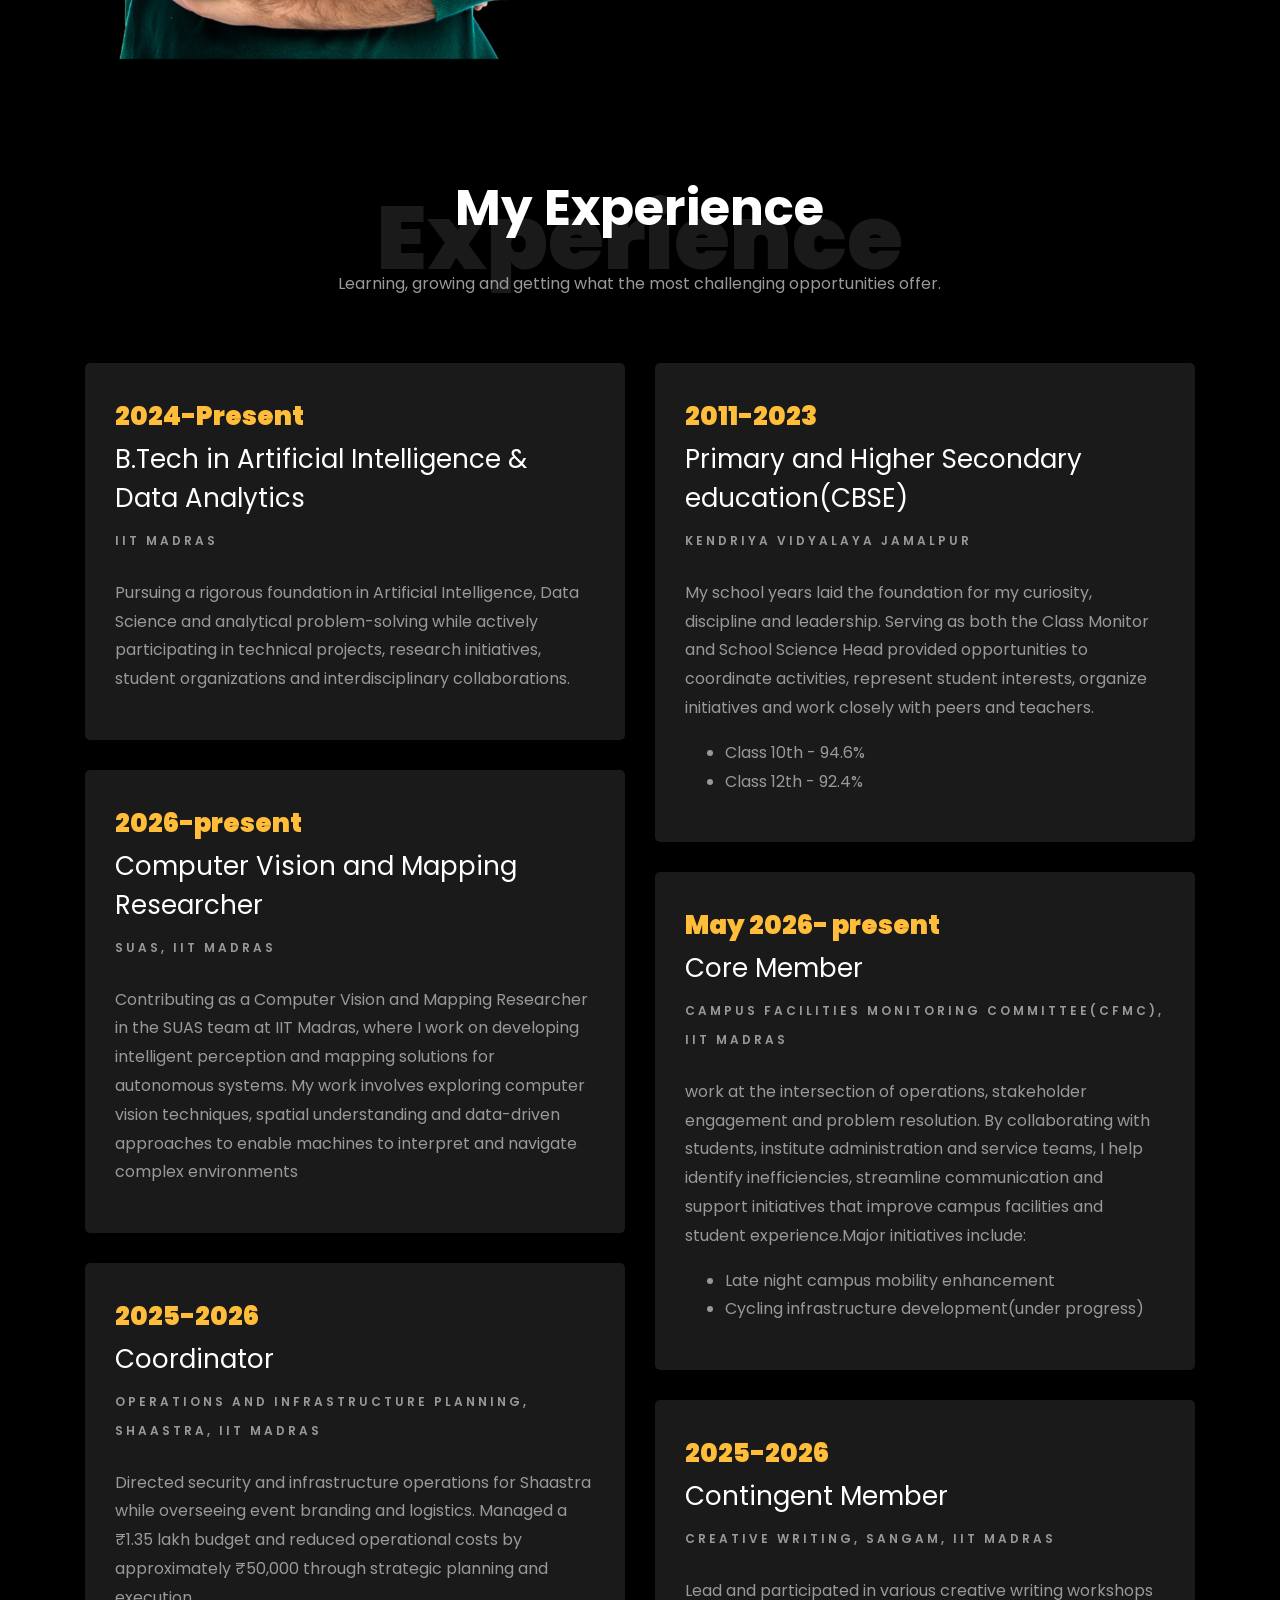
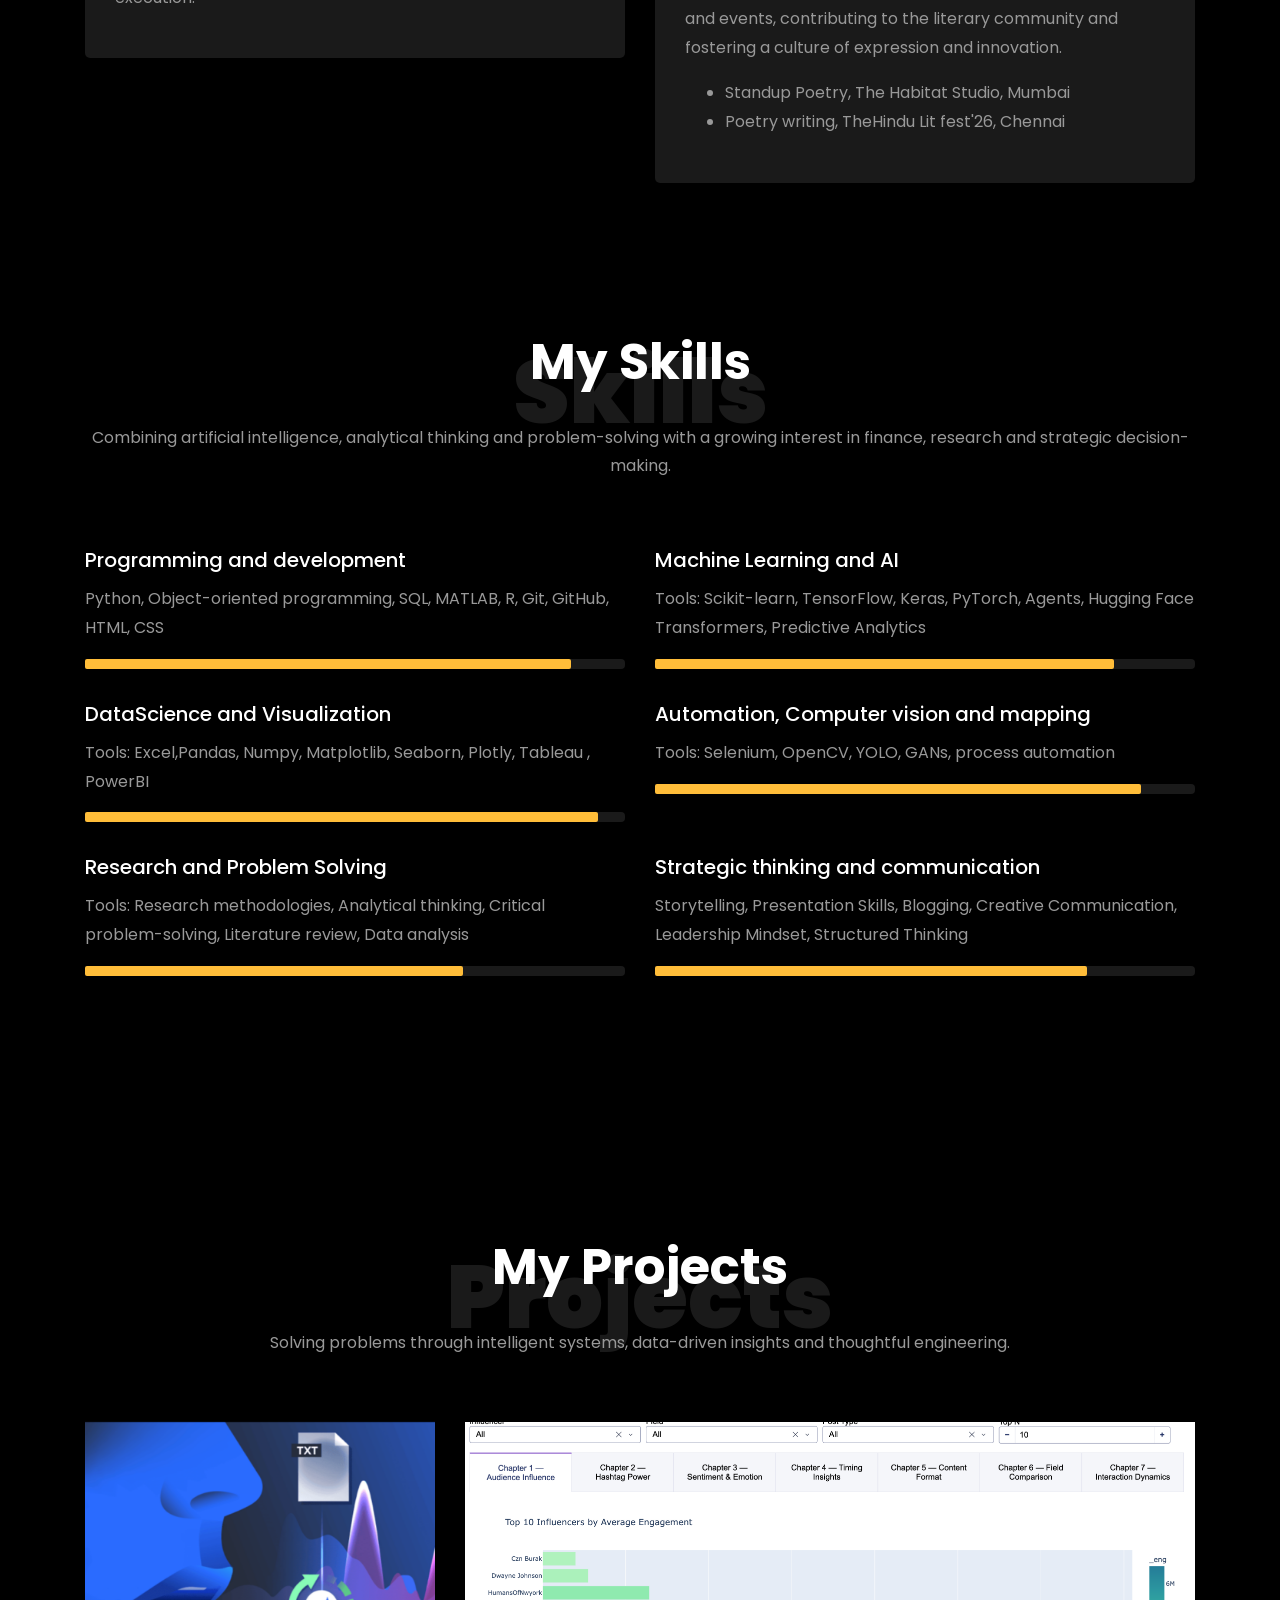
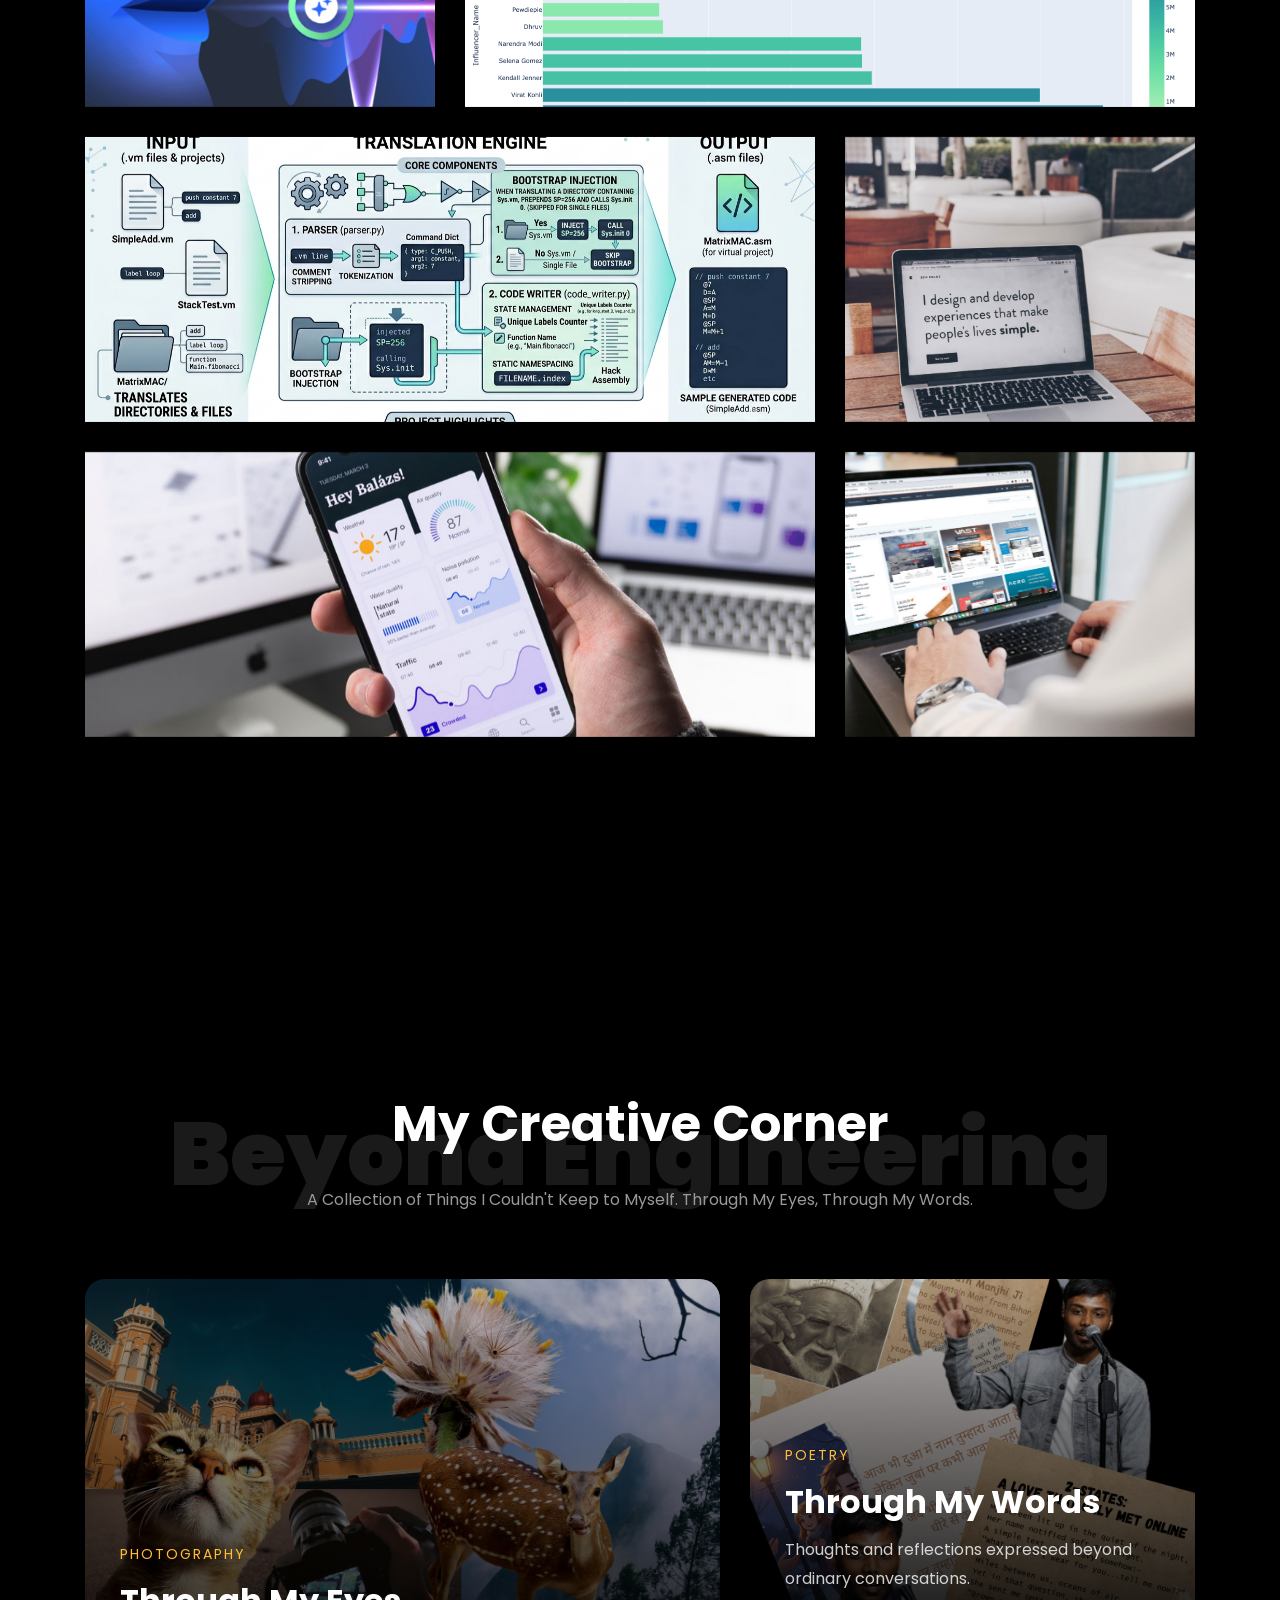
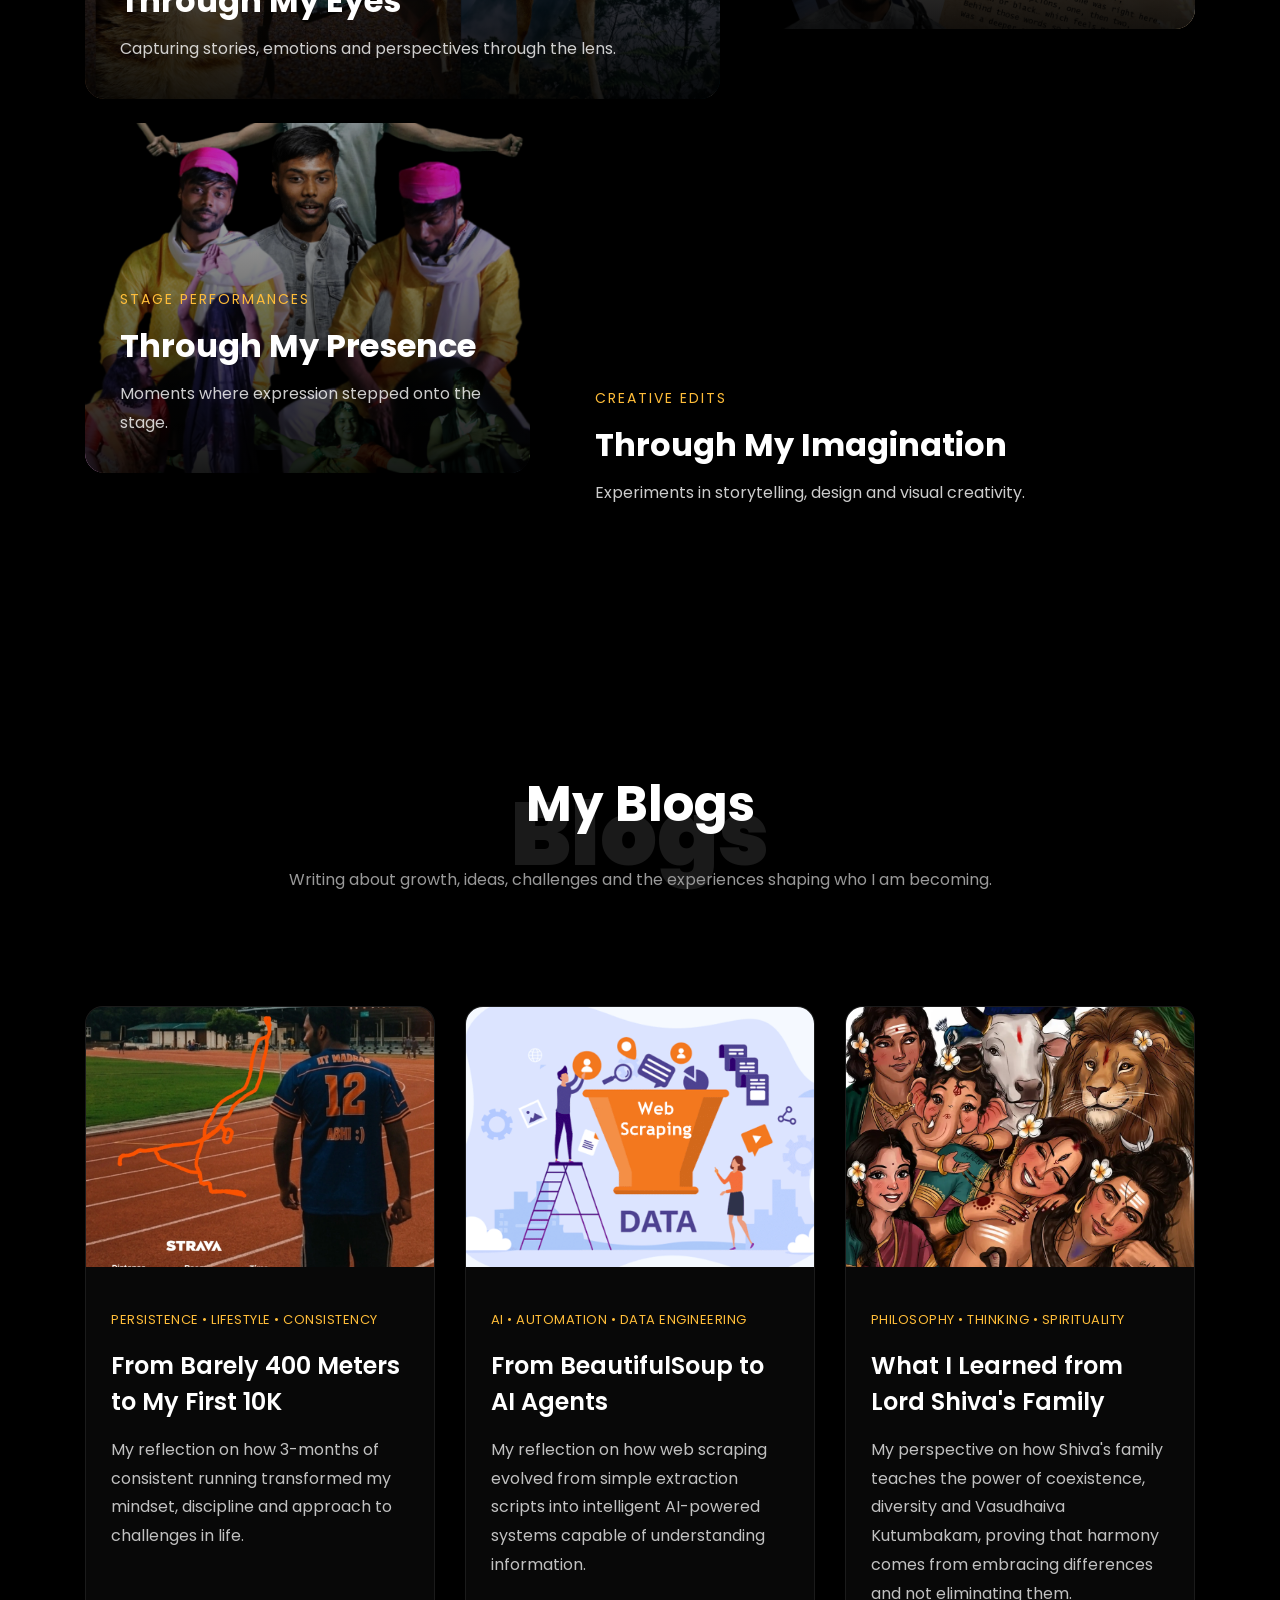
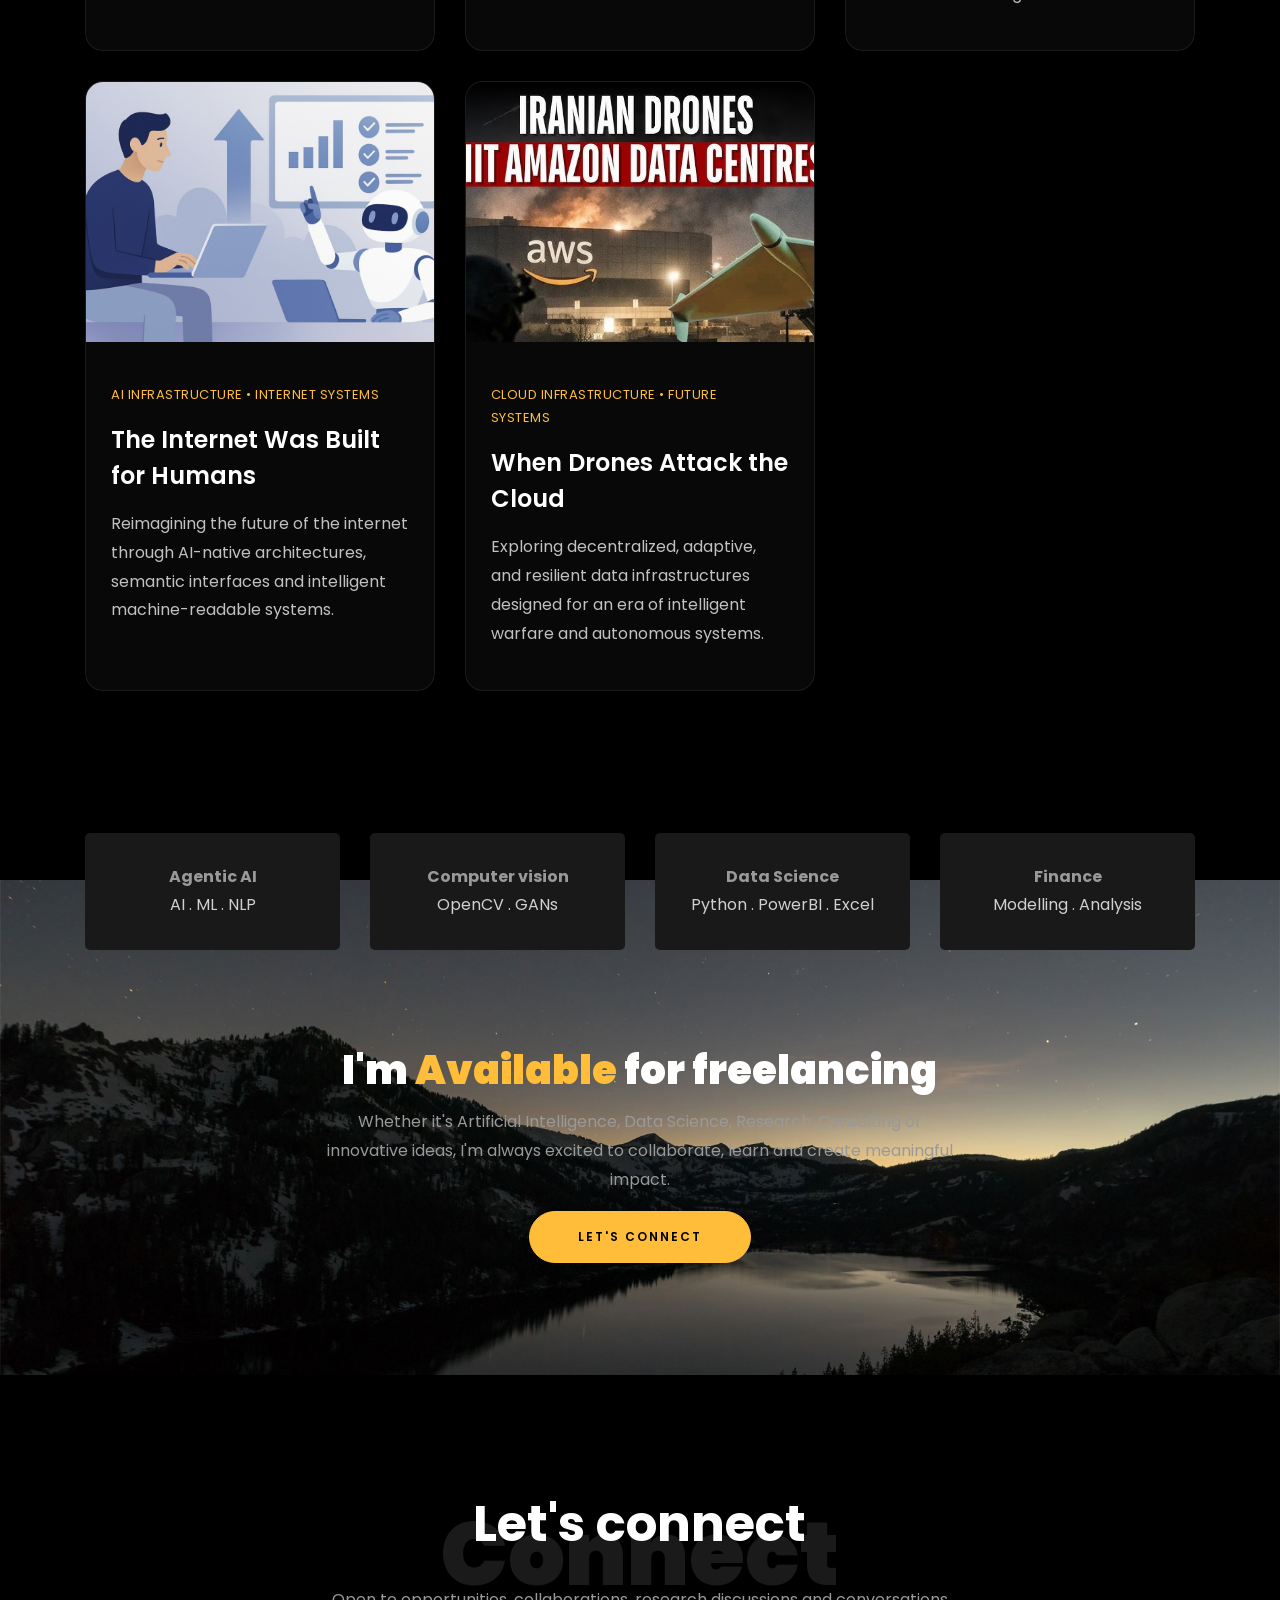
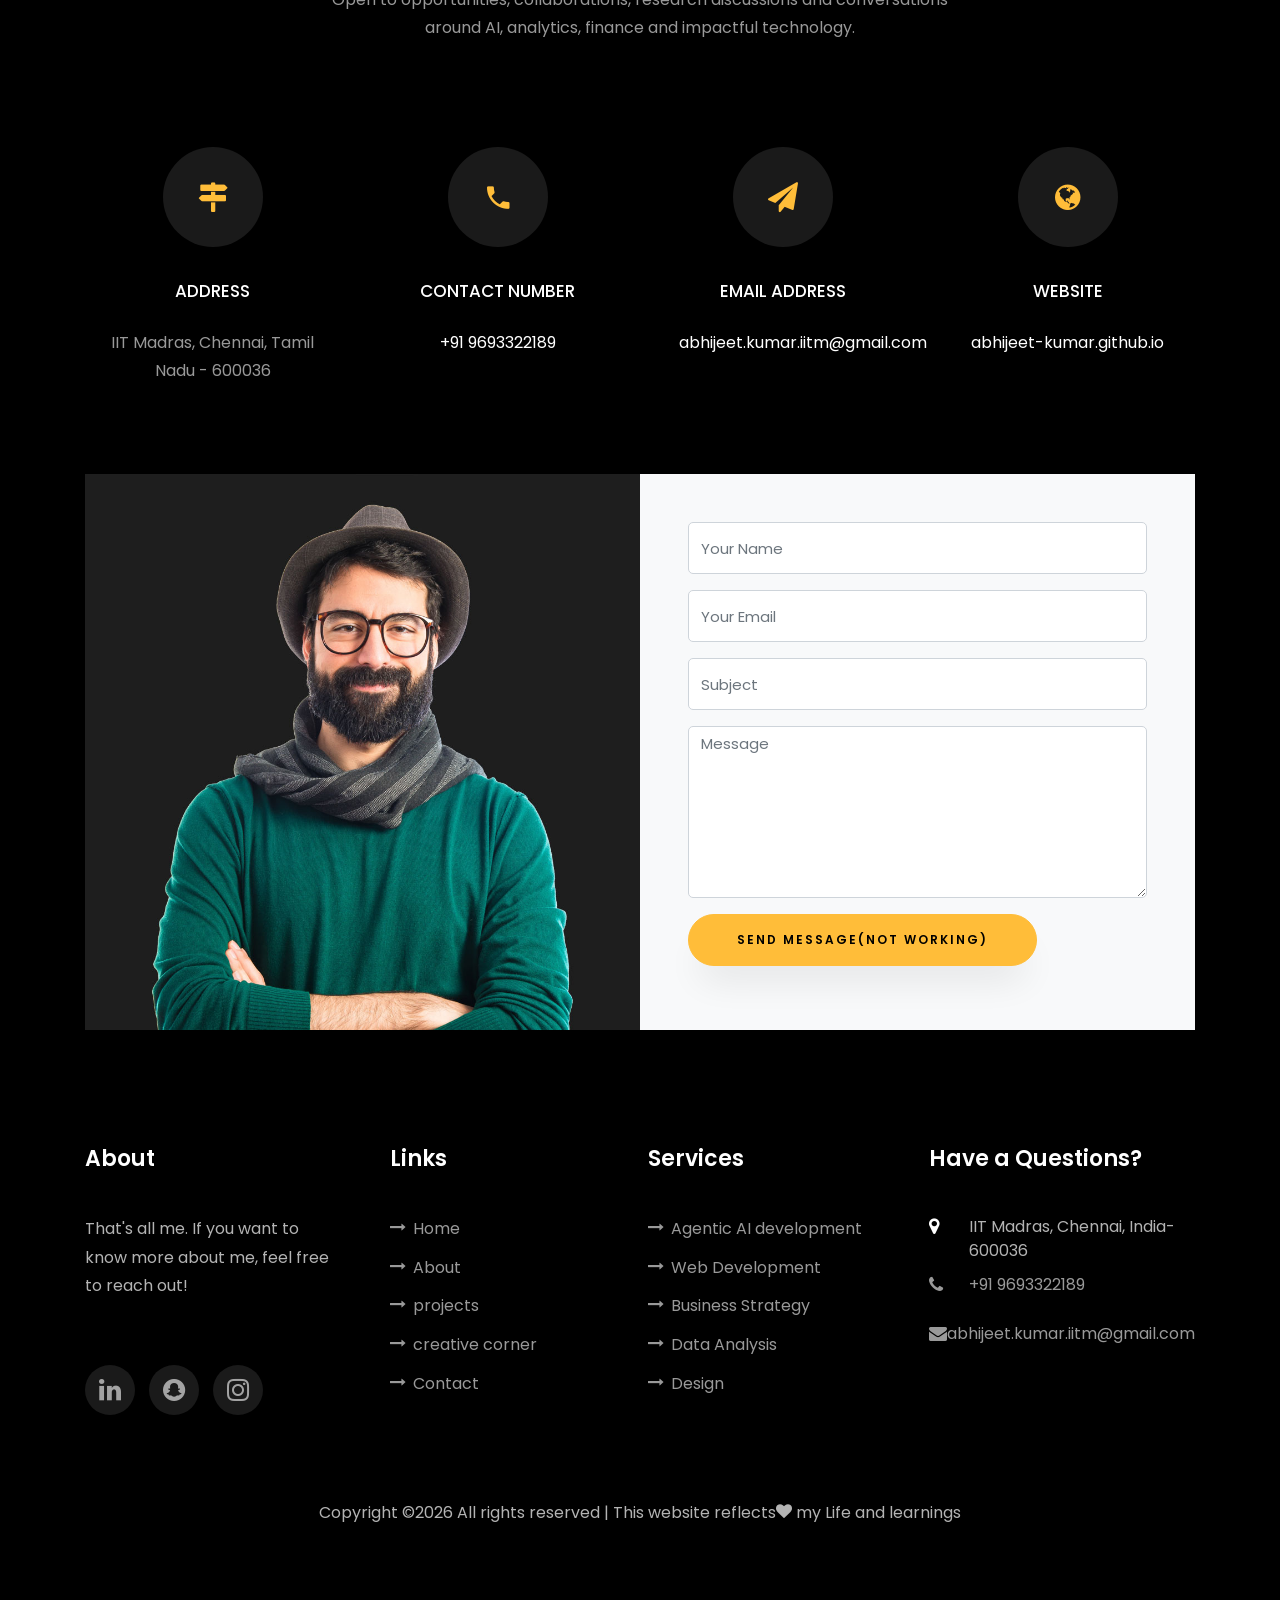
==== commit a6332aa3: "Launch portfolio website" ====
--- a/index.html
+++ b/index.html
@@ -100,7 +100,7 @@
 	      	<div class="overlay"></div>
 	        <div class="container">
 	          <div class="row d-flex no-gutters slider-text align-items-end justify-content-end" data-scrollax-parent="true">
-	          	<div class="one-third js-fullheight order-md-last img" style="background-image:url(images/bg_2.png);">
+	          	<div class="one-third js-fullheight order-md-last img" style="background-image:url(images/bg2.jpeg);">
 	          		<div class="overlay"></div>
 	          	</div>
 		          <div class="one-forth d-flex align-items-center ftco-animate" data-scrollax=" properties: { translateY: '70%' }">
@@ -420,8 +420,8 @@
 		    				<div class="project img ftco-animate d-flex justify-content-center align-items-center" style="background-image: url(images/project-2.jpg);">
 		    					<div class="overlay"></div>
 			    				<div class="text text-center p-4">
-			    					<h3><a href="#">cricket</a></h3>
-			    					<span>Web Design</span>
+			    					<h3><a href="https://github.com/da2404-ailab/w09-goalseeking-and-csp-abhijeet-2125-3.git">N-Queens Solver using AI Search & CSP Techniques</a></h3>
+			    					<span>Search Algorithms • CSP </span>
 			    				</div>
 		    				</div>
 	    				</div>
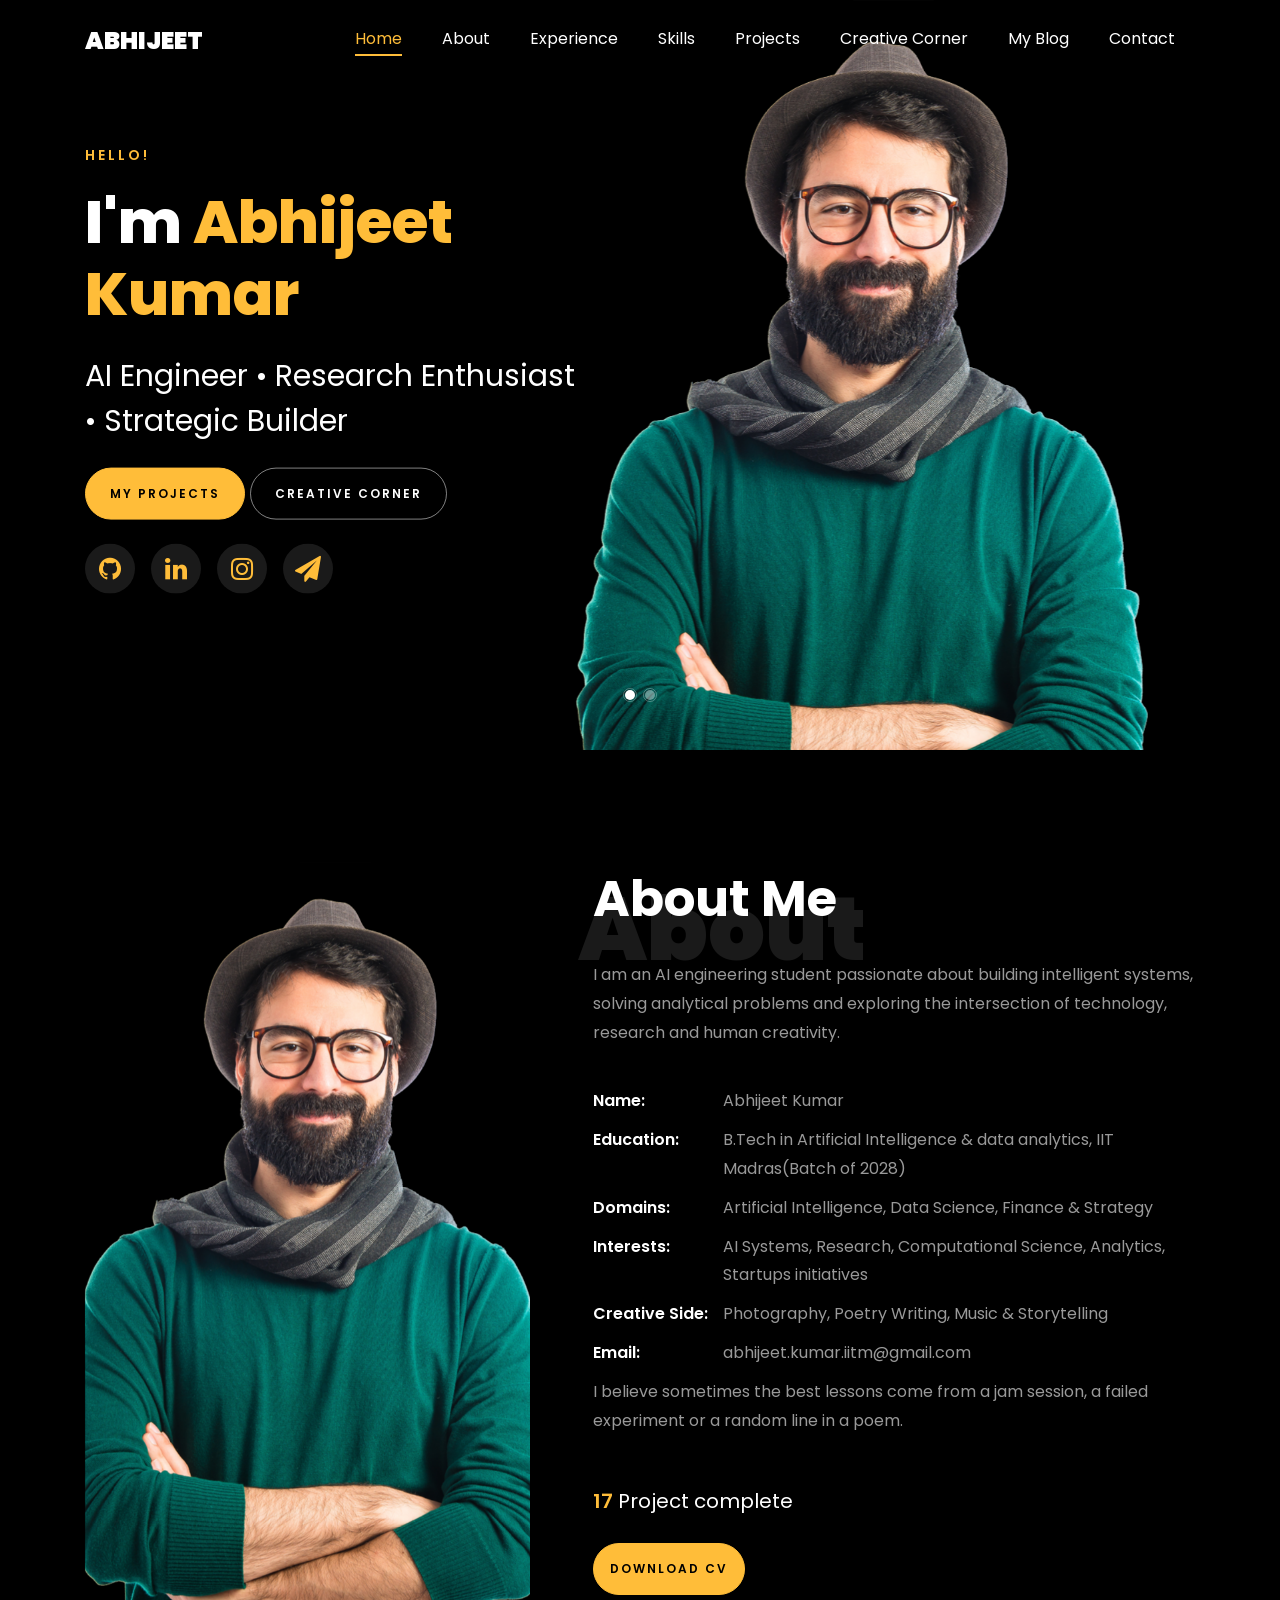
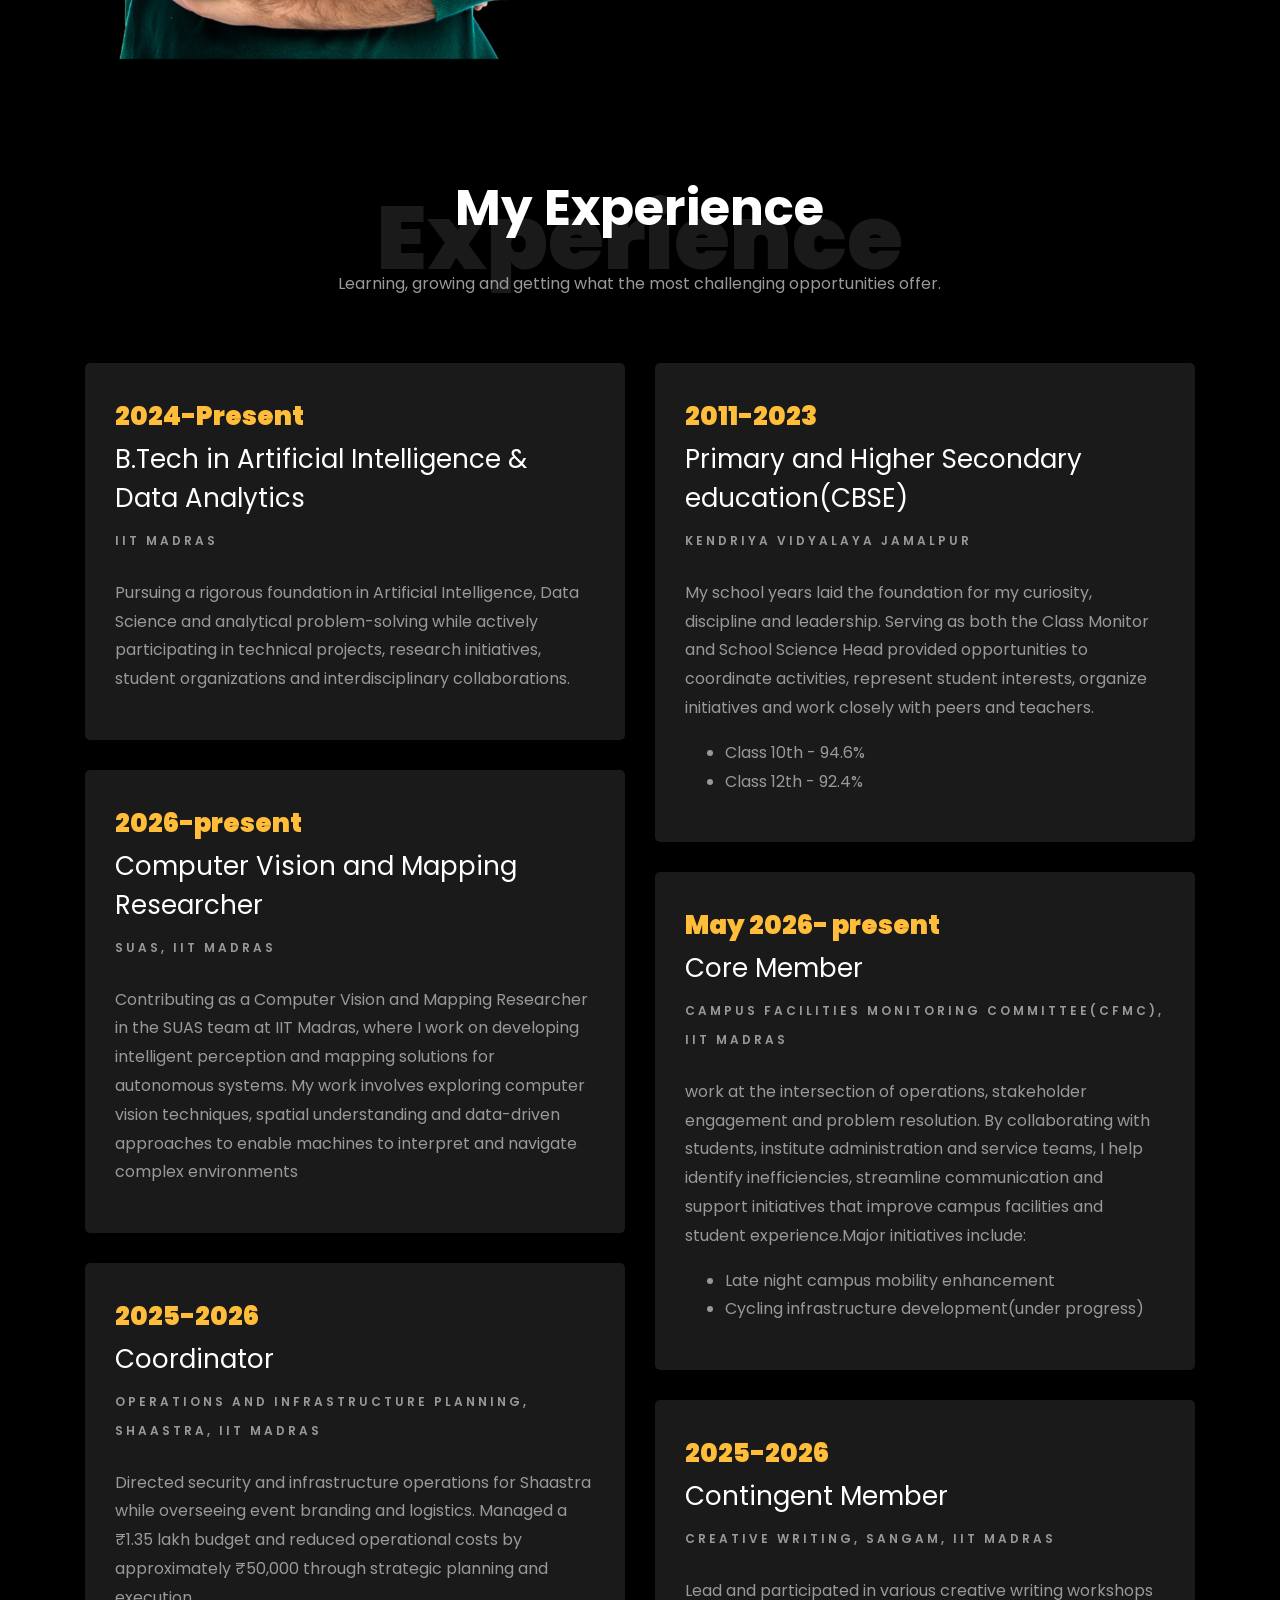
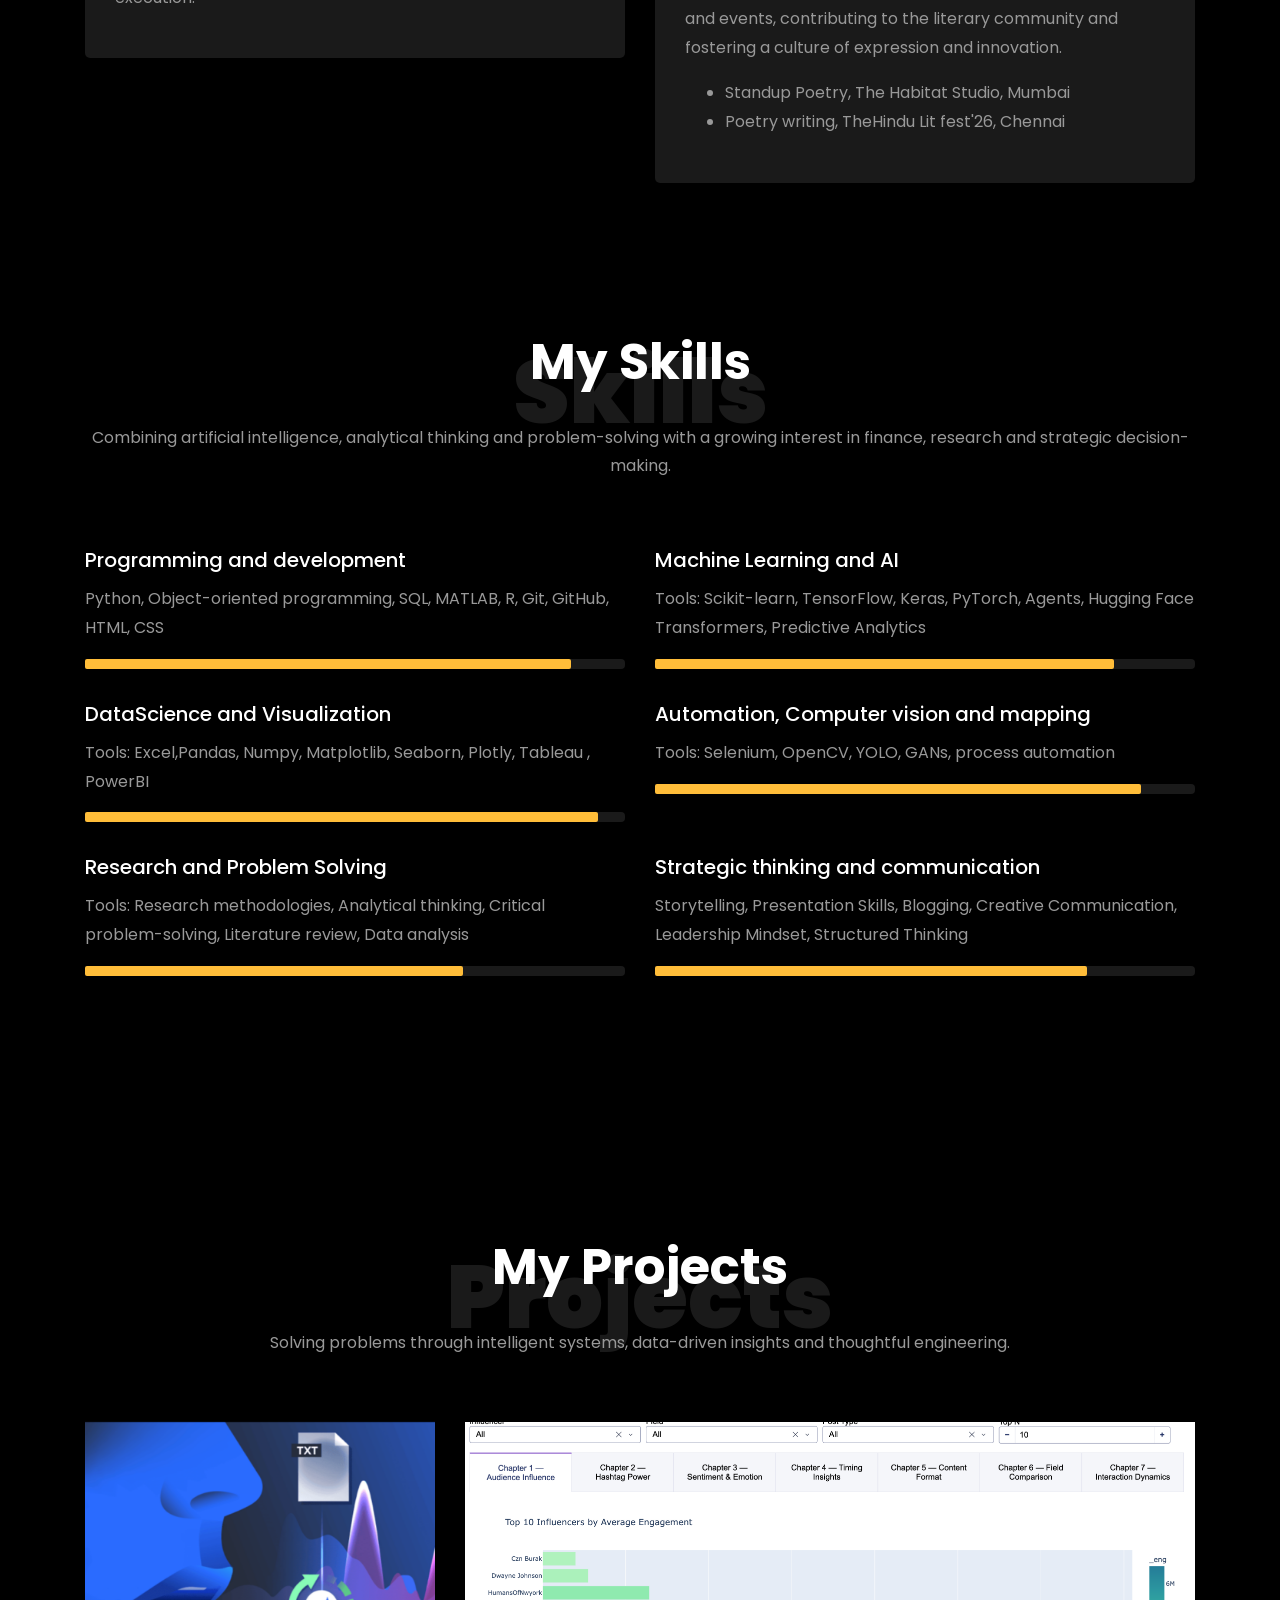
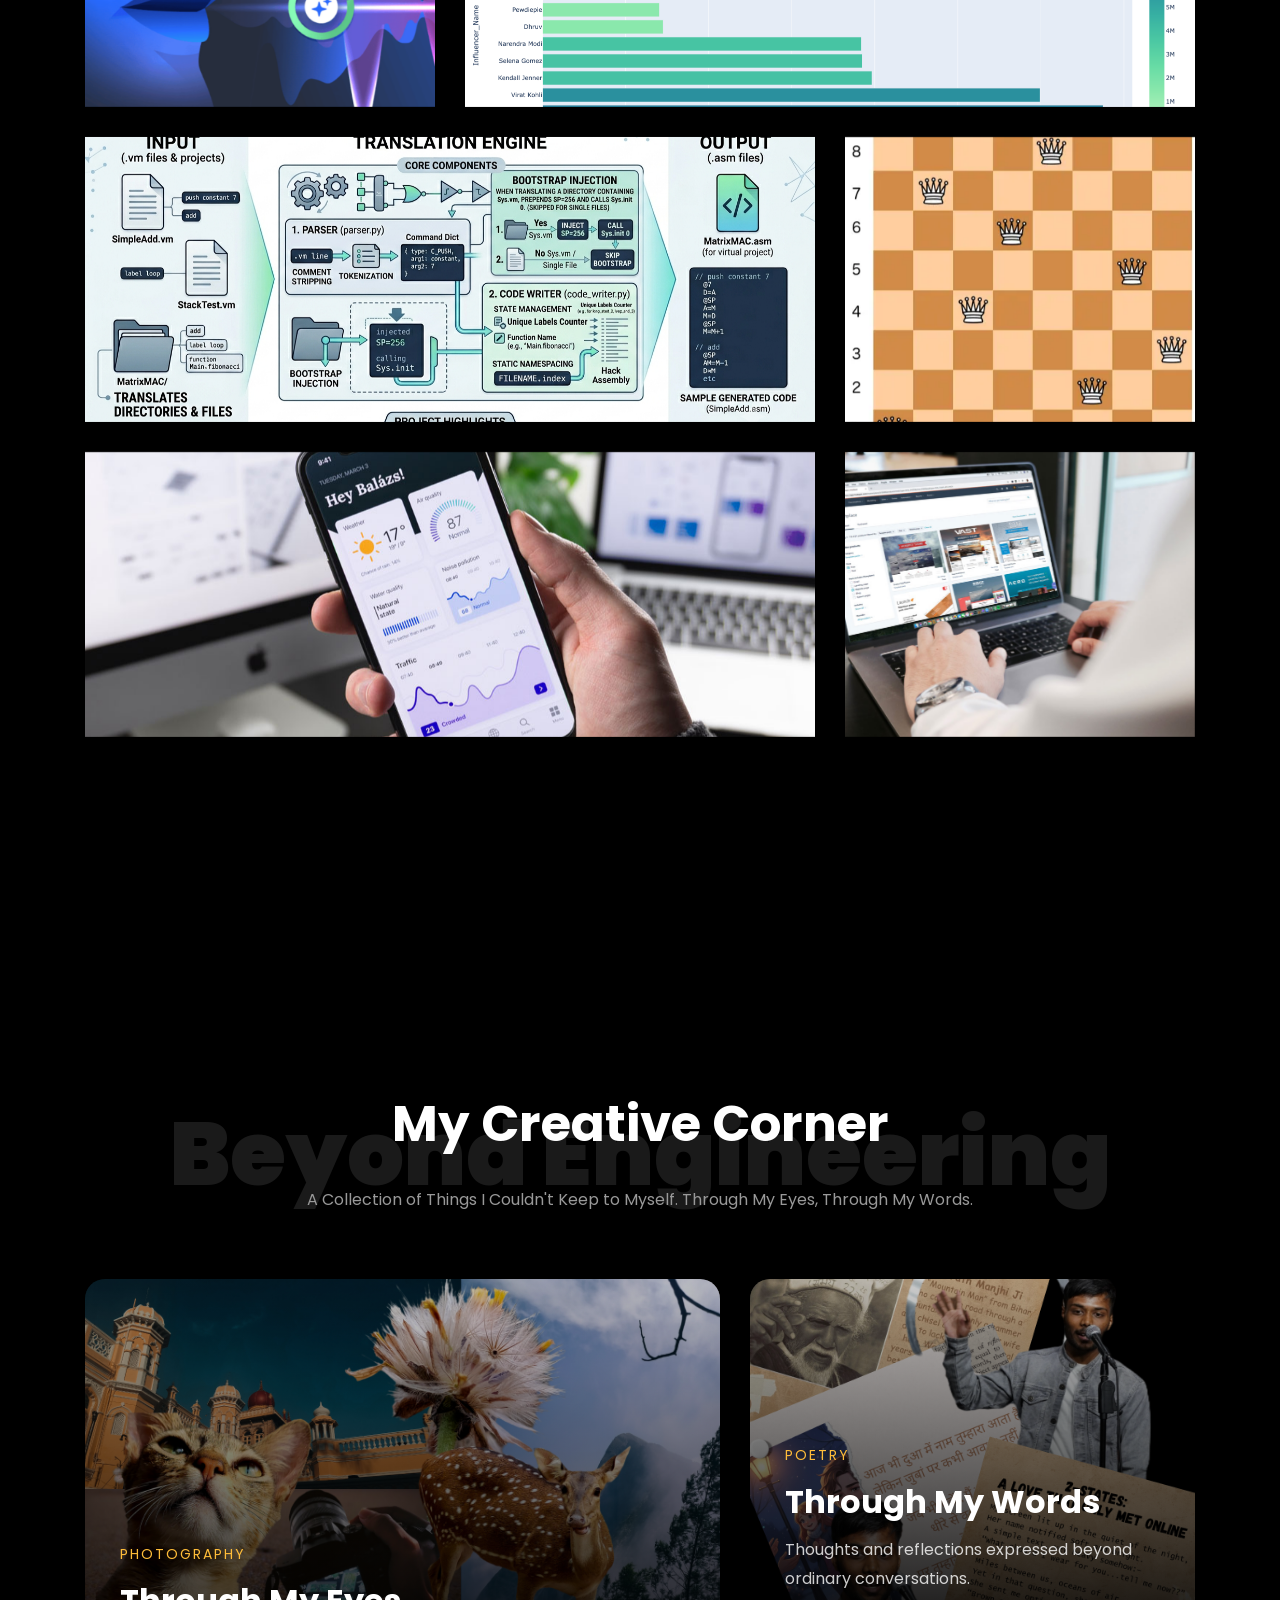
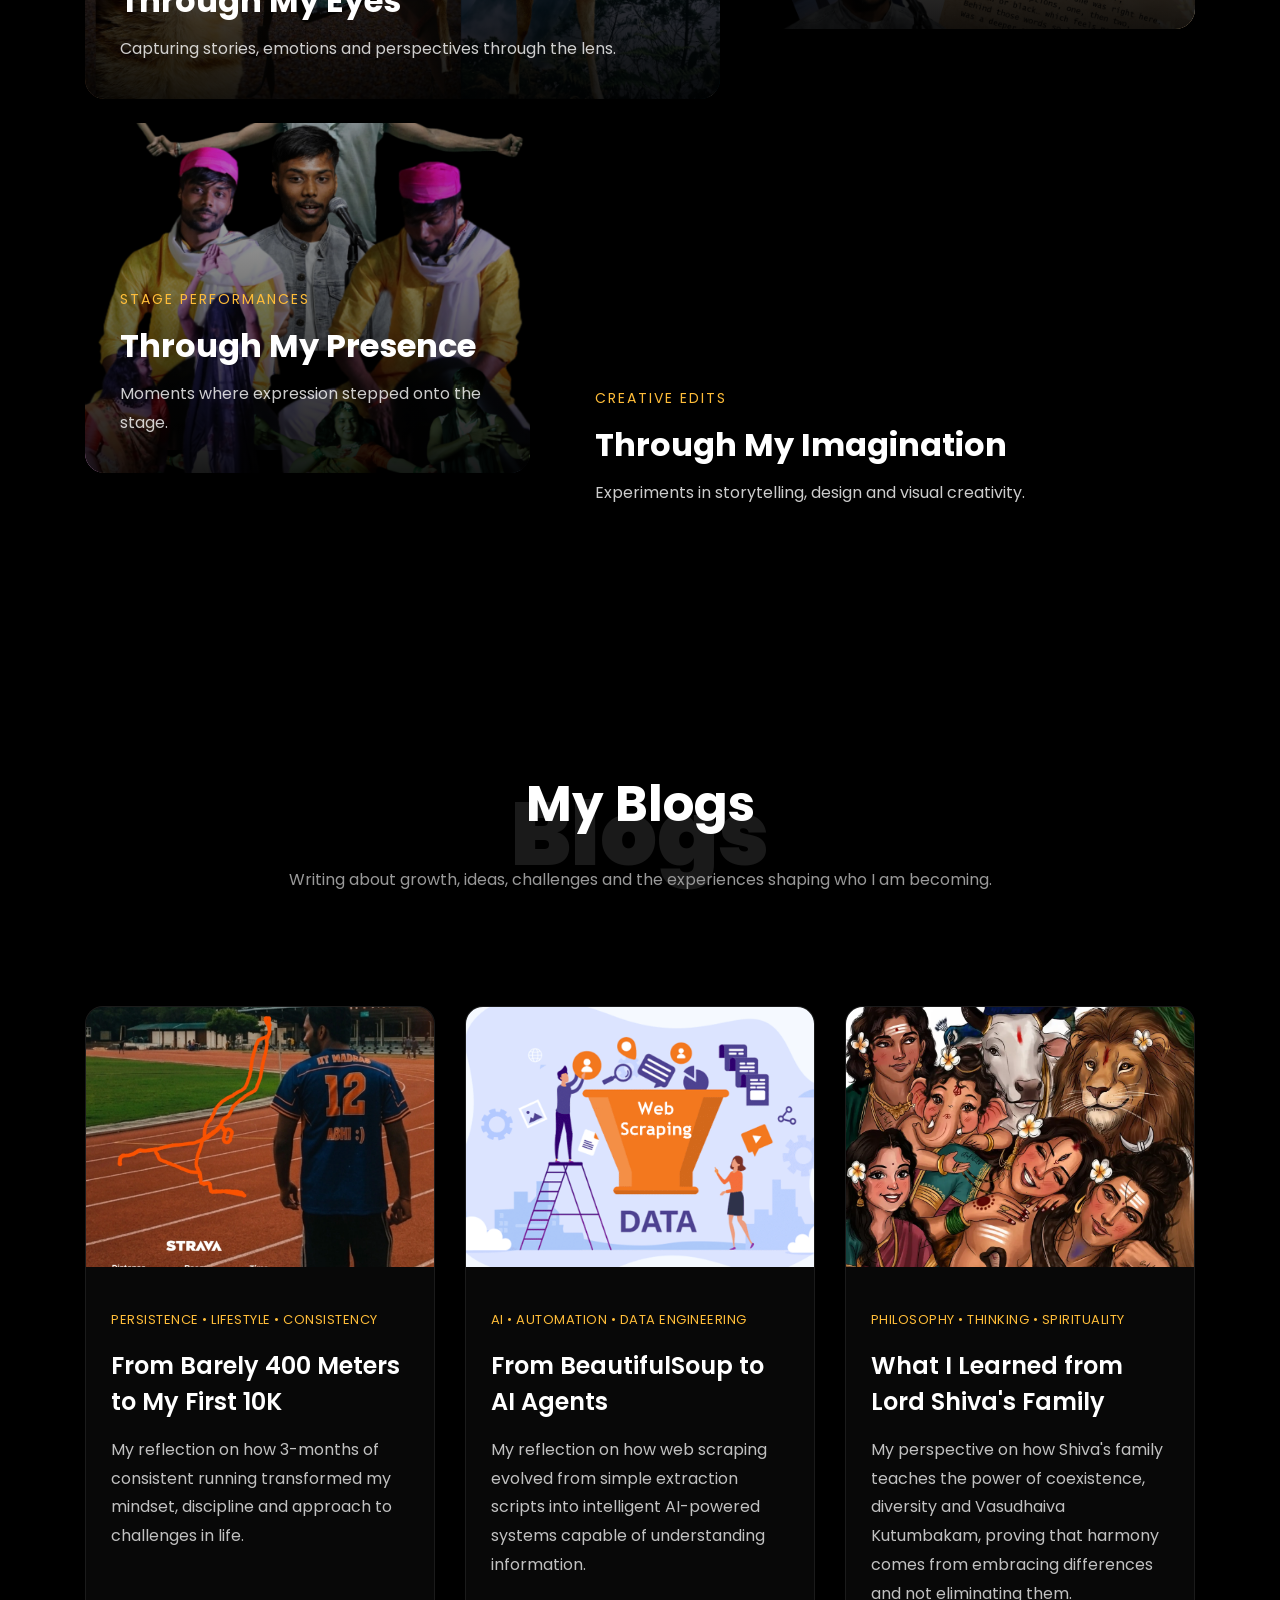
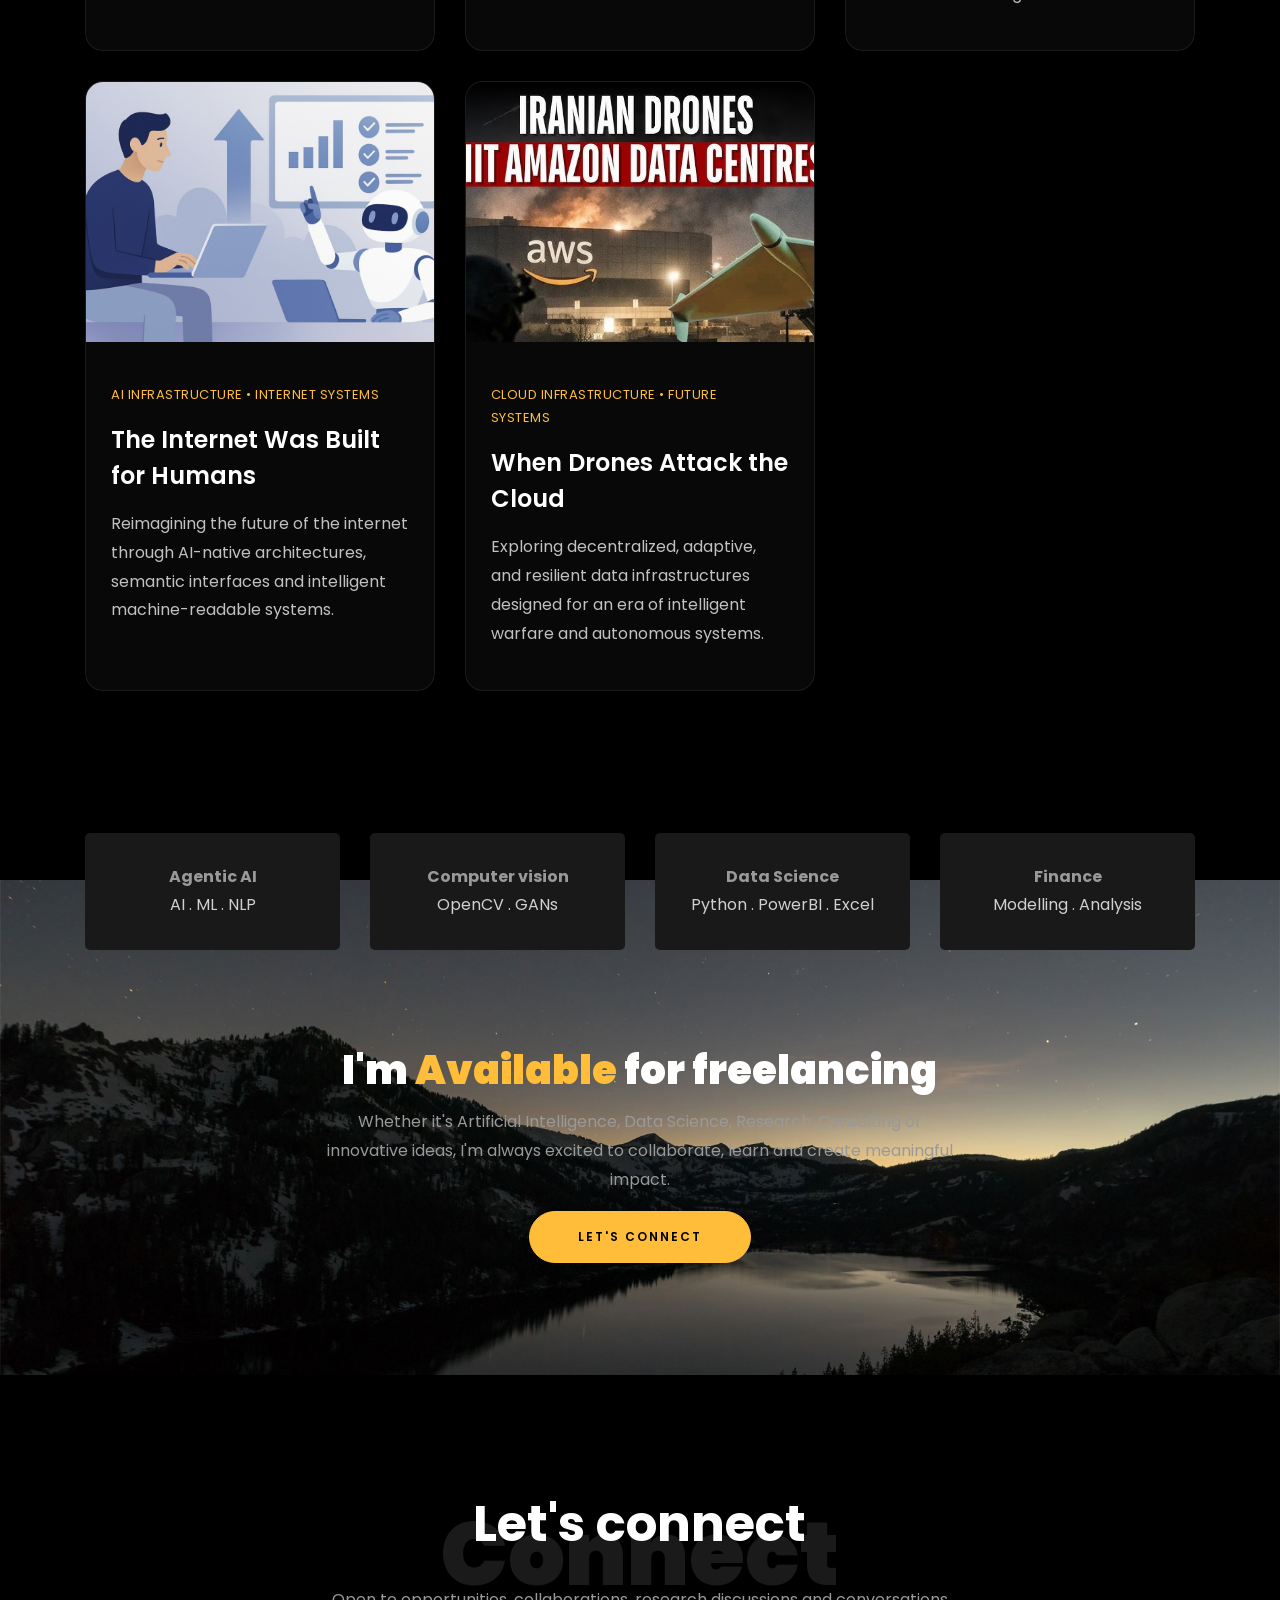
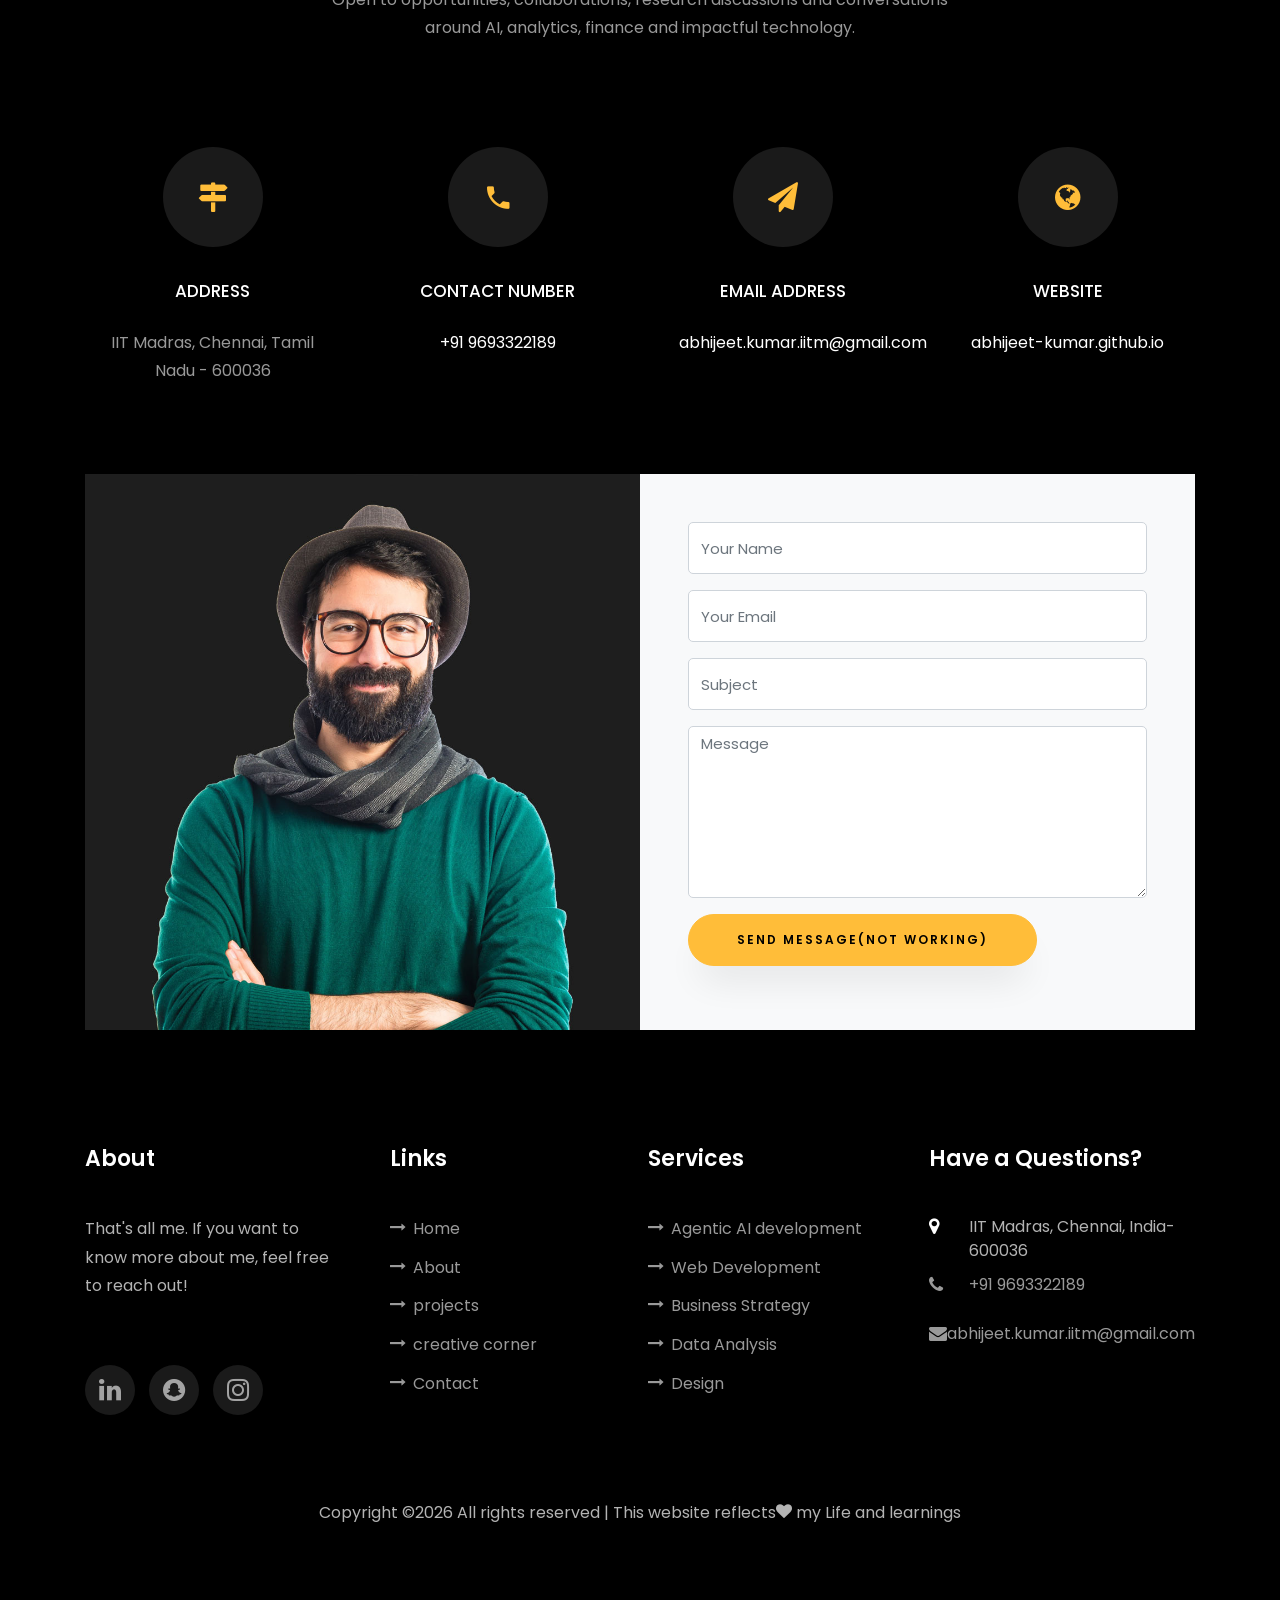
==== commit 3a1dddbc: "project" ====
--- a/index.html
+++ b/index.html
@@ -417,7 +417,7 @@
     			<div class="col-md-4">
     				<div class="row">
     					<div class="col-md-12">
-		    				<div class="project img ftco-animate d-flex justify-content-center align-items-center" style="background-image: url(images/project-2.jpg);">
+		    				<div class="project img ftco-animate d-flex justify-content-center align-items-center" style="background-image: url(images/project-nqueen.webp);">
 		    					<div class="overlay"></div>
 			    				<div class="text text-center p-4">
 			    					<h3><a href="https://github.com/da2404-ailab/w09-goalseeking-and-csp-abhijeet-2125-3.git">N-Queens Solver using AI Search & CSP Techniques</a></h3>
@@ -429,7 +429,7 @@
 		    				<div class="project img ftco-animate d-flex justify-content-center align-items-center" style="background-image: url(images/project-3.jpg);">
 		    					<div class="overlay"></div>
 			    				<div class="text text-center p-4">
-			    					<h3><a href="#">kabaddi</a></h3>
+			    					<h3><a href="https://github.com/abhijeet-2125/ghumoo-website.git">Web Development for GHUMOO</a></h3>
 			    					<span>Web Design</span>
 			    				</div>
 		    				</div>
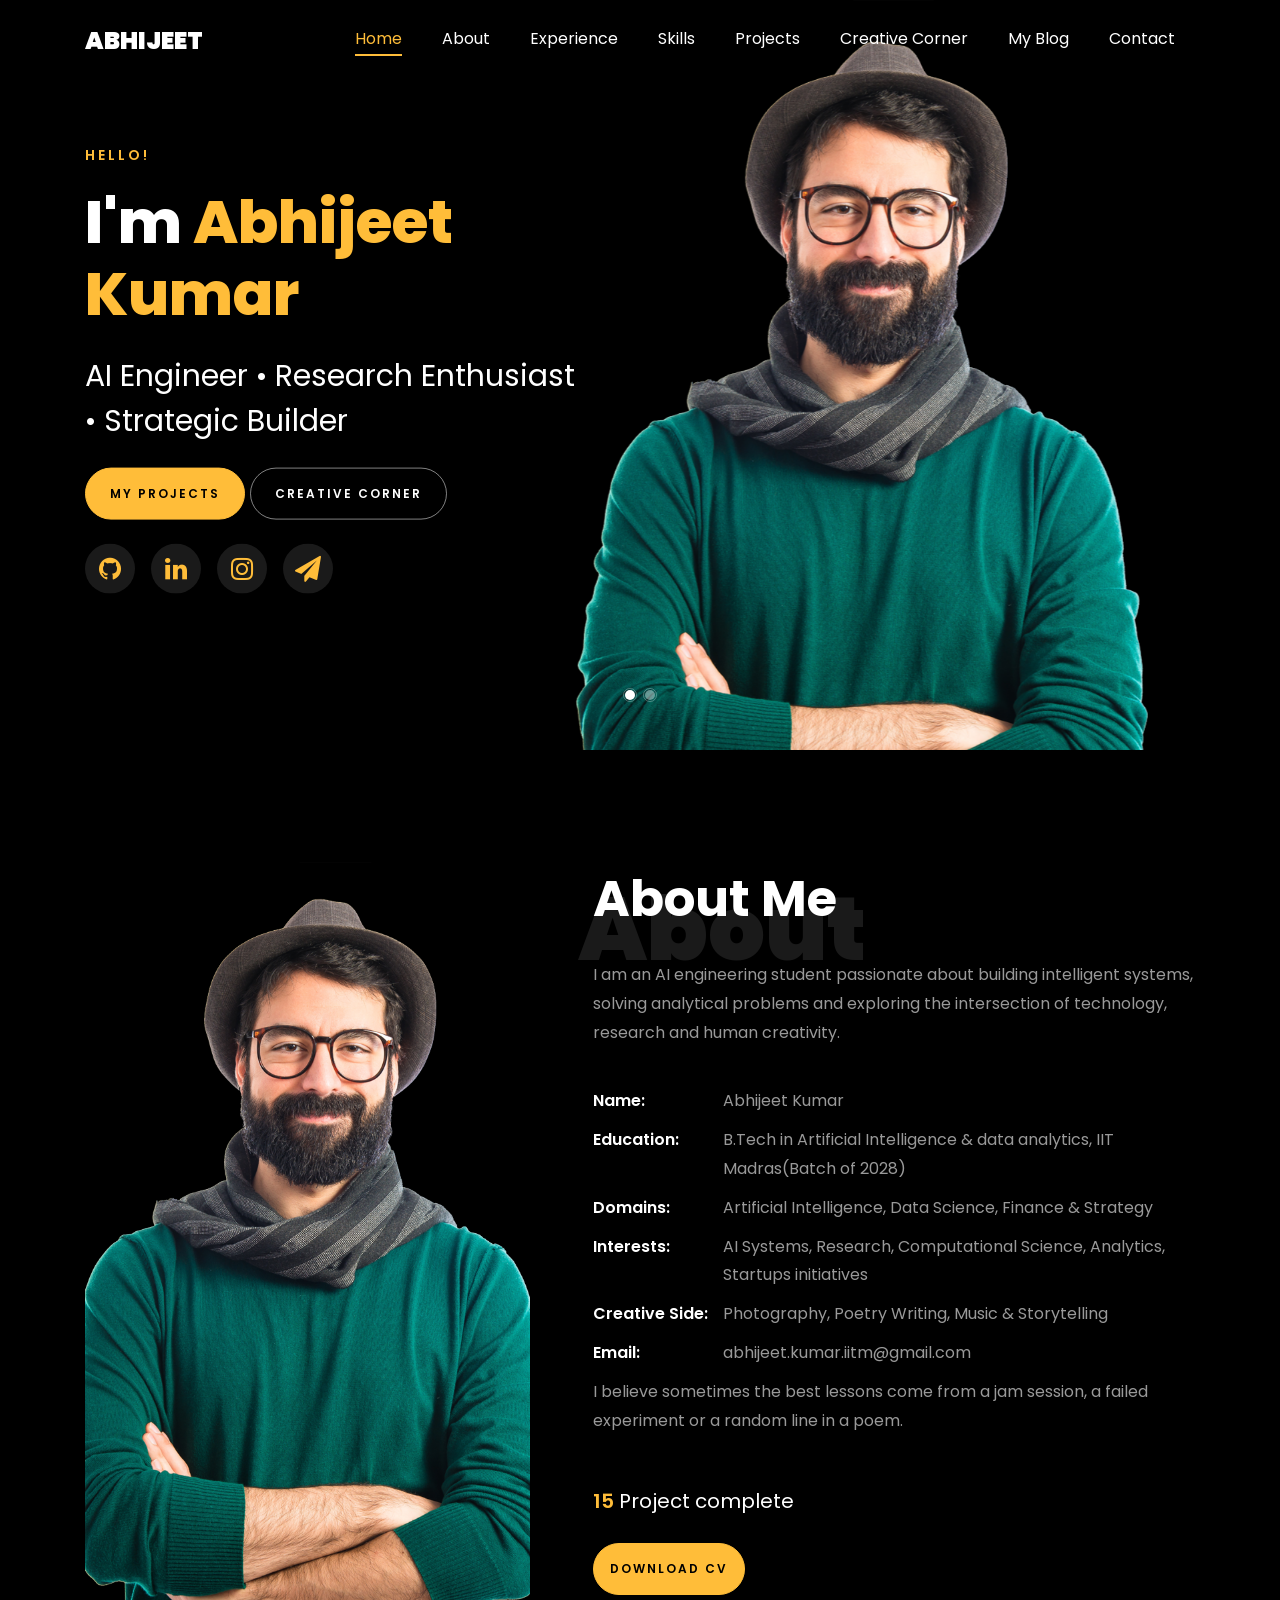
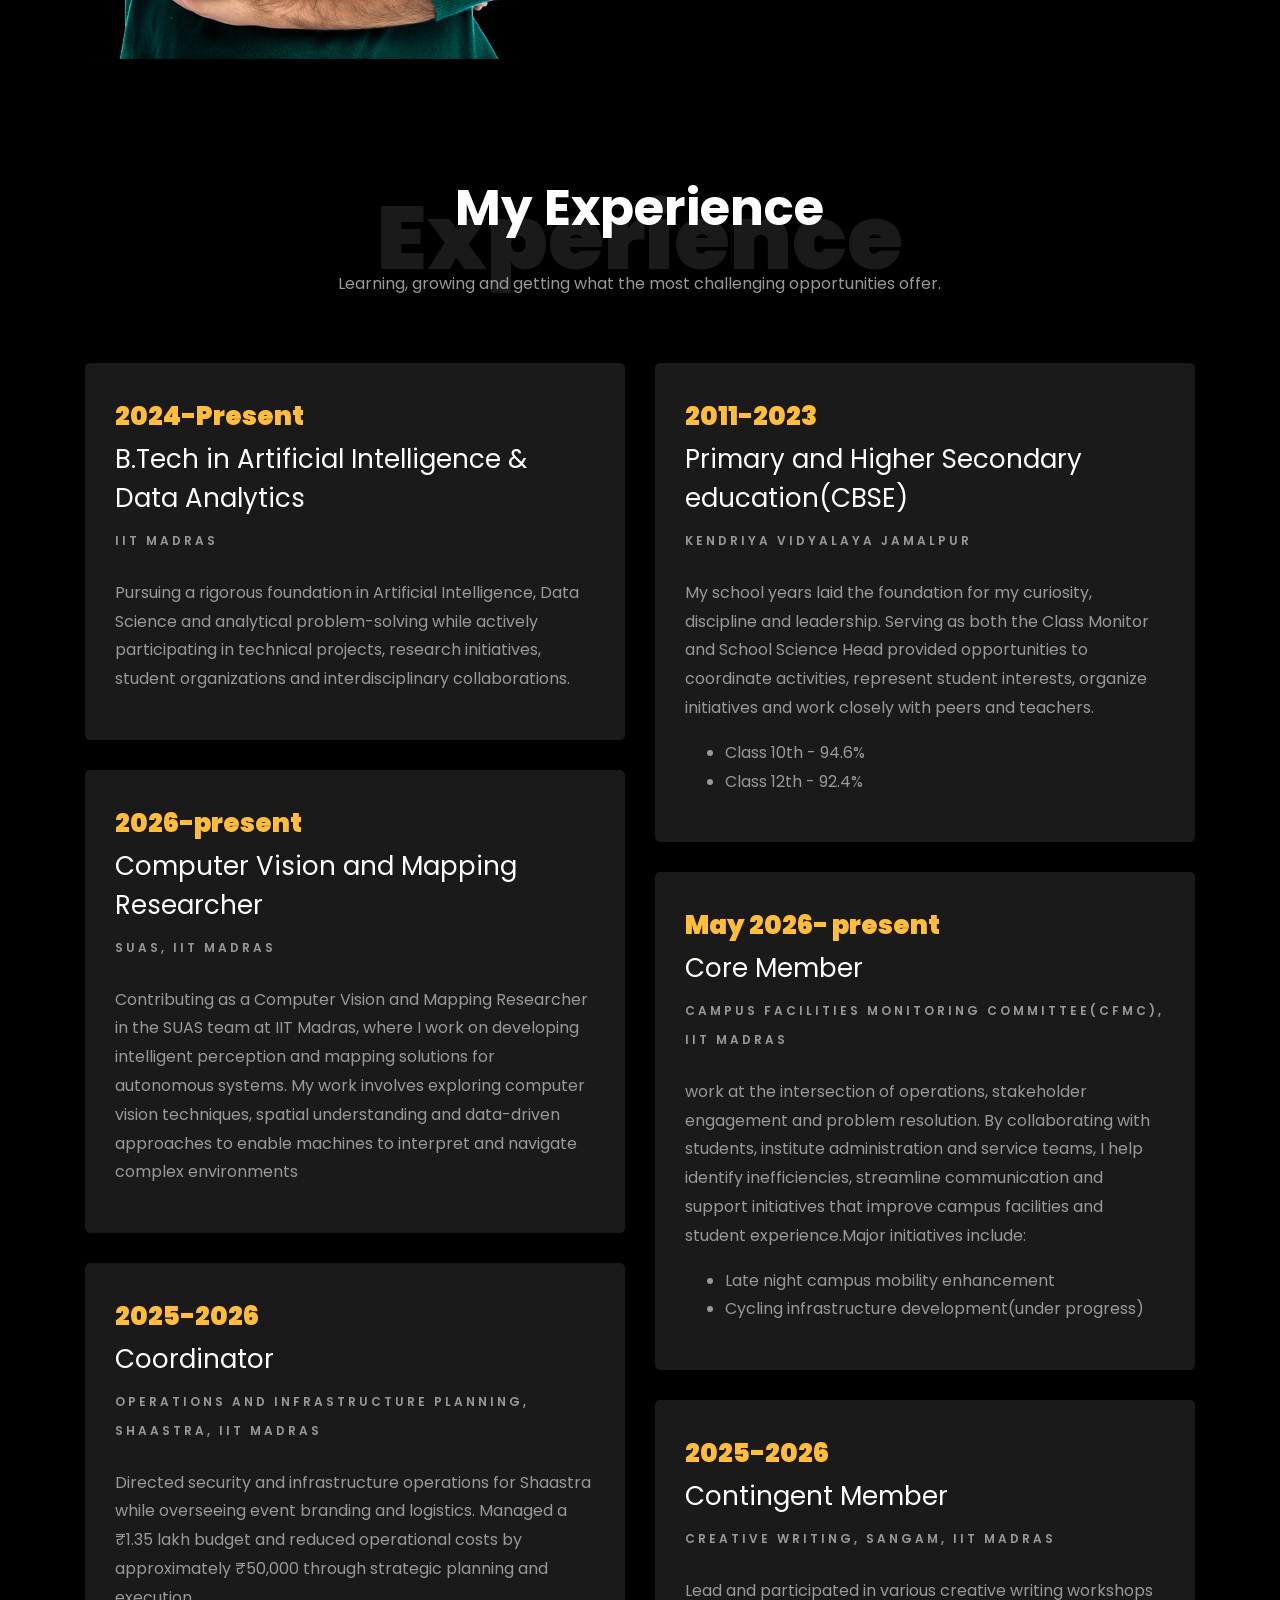
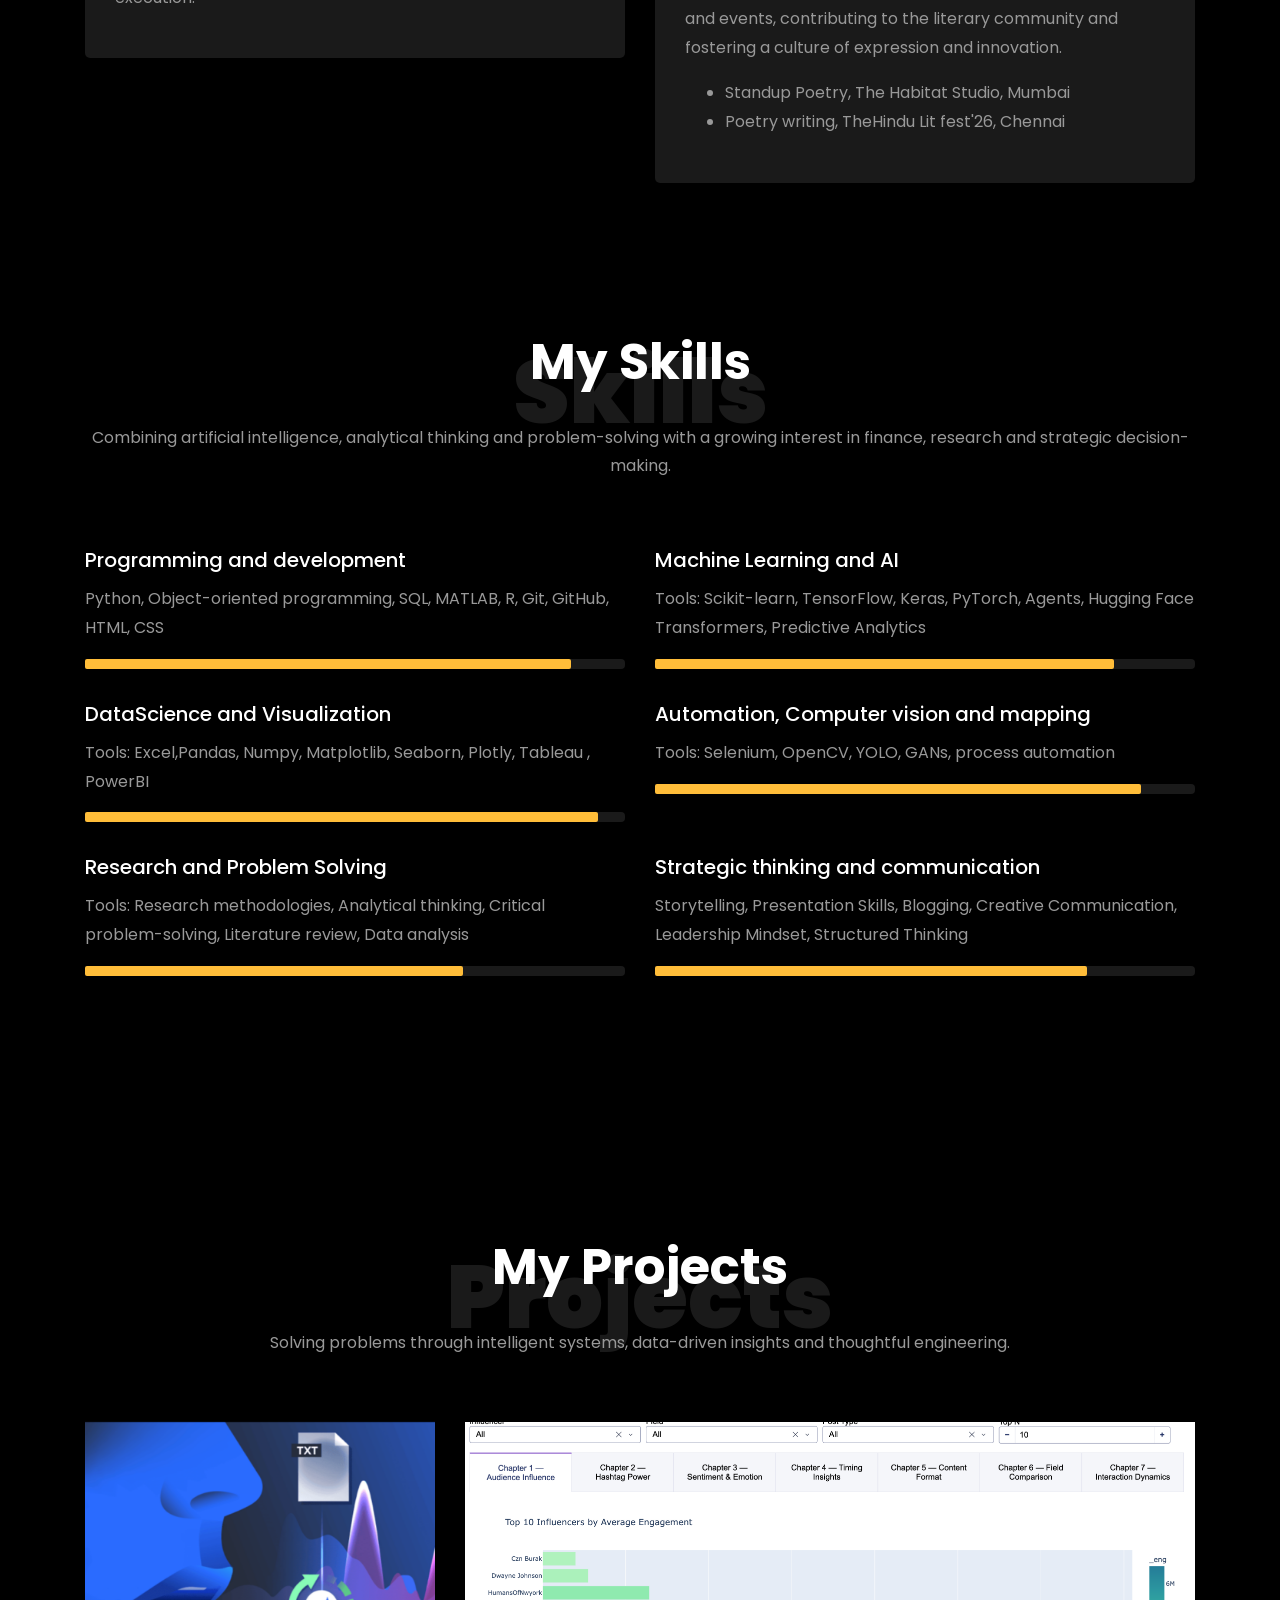
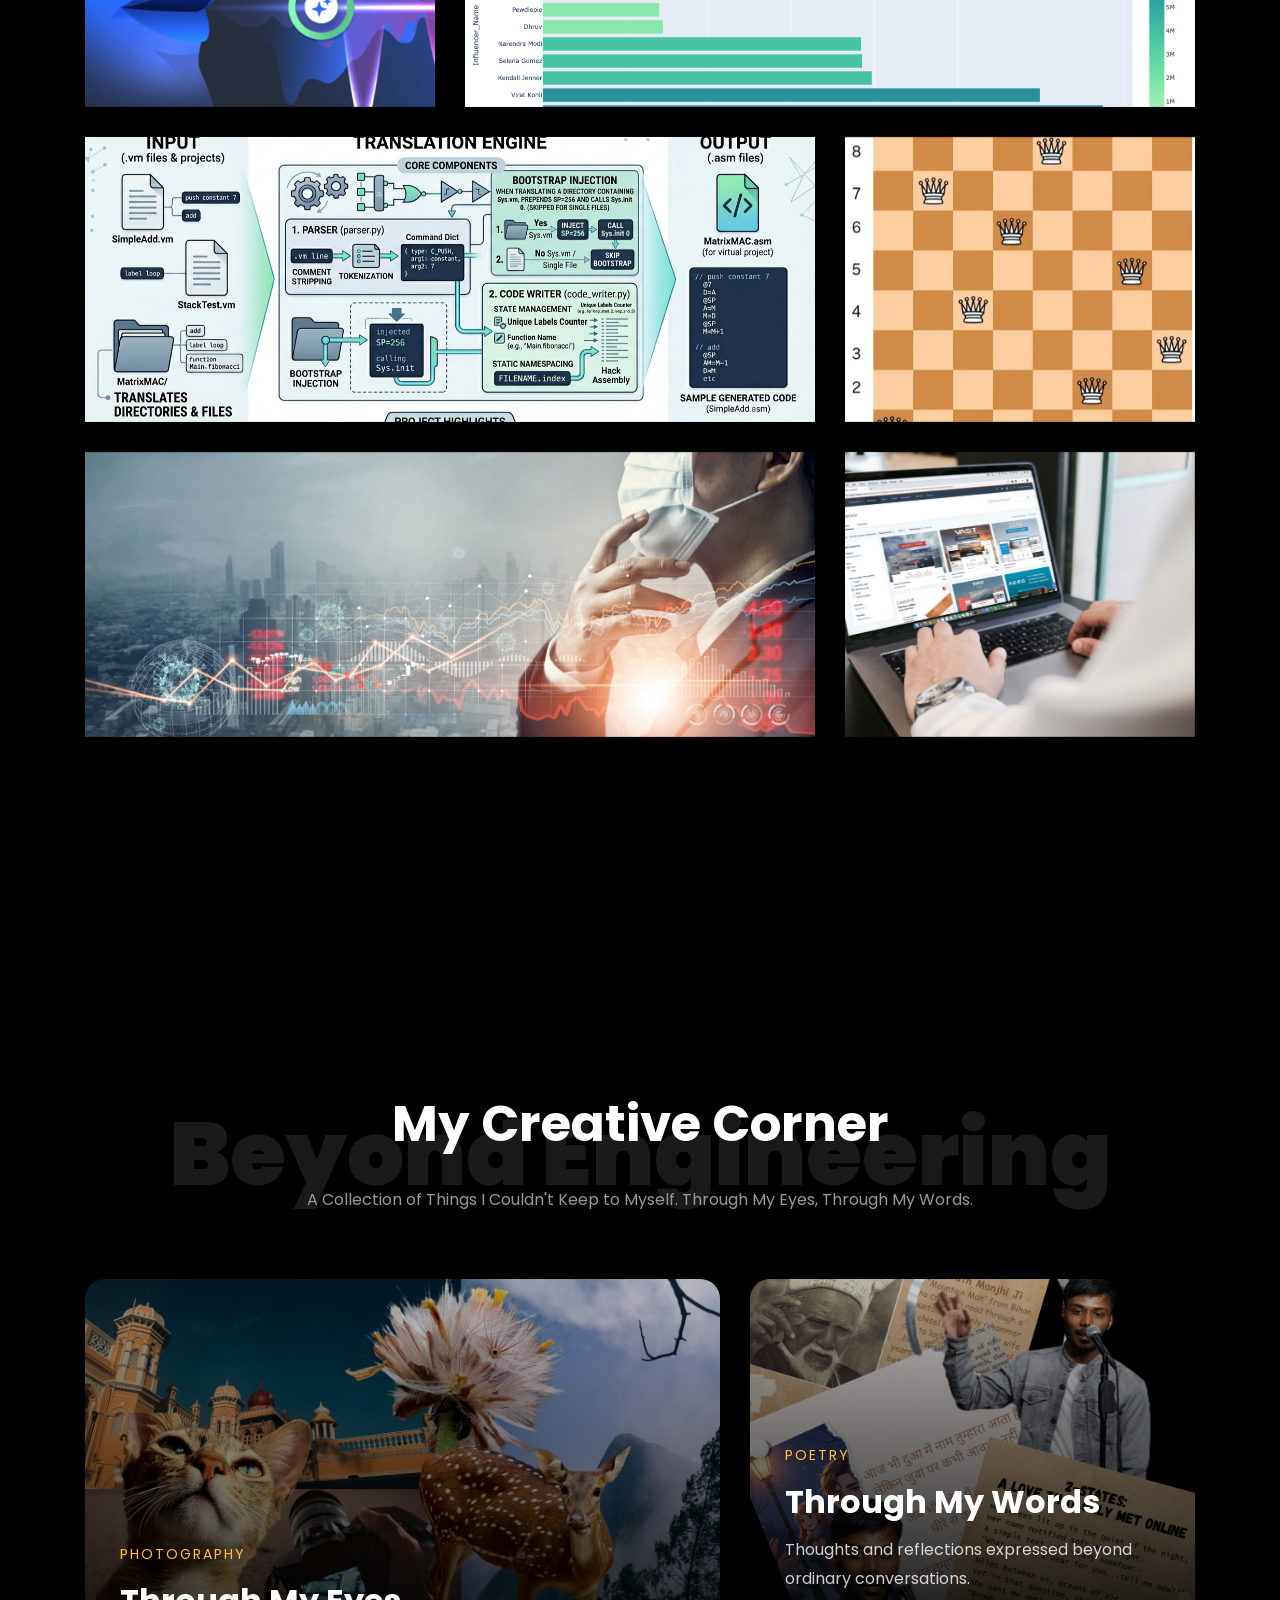
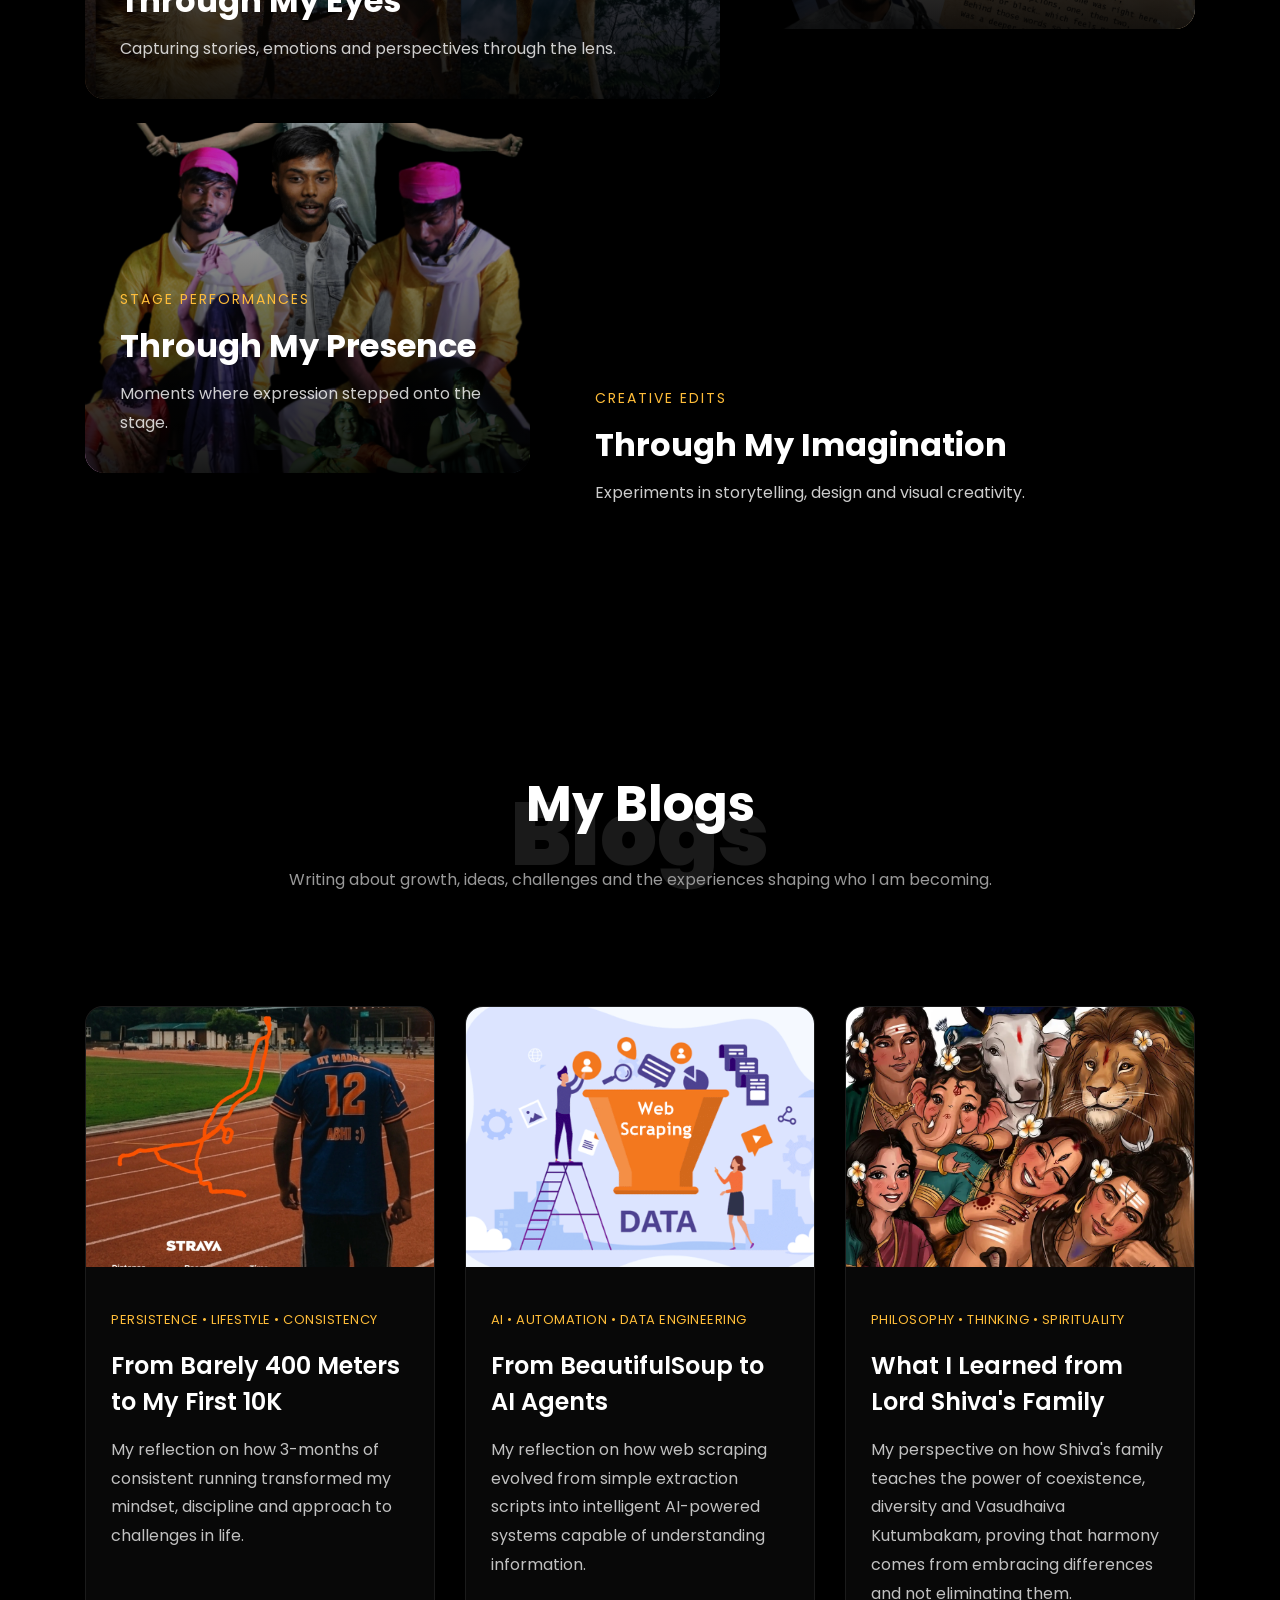
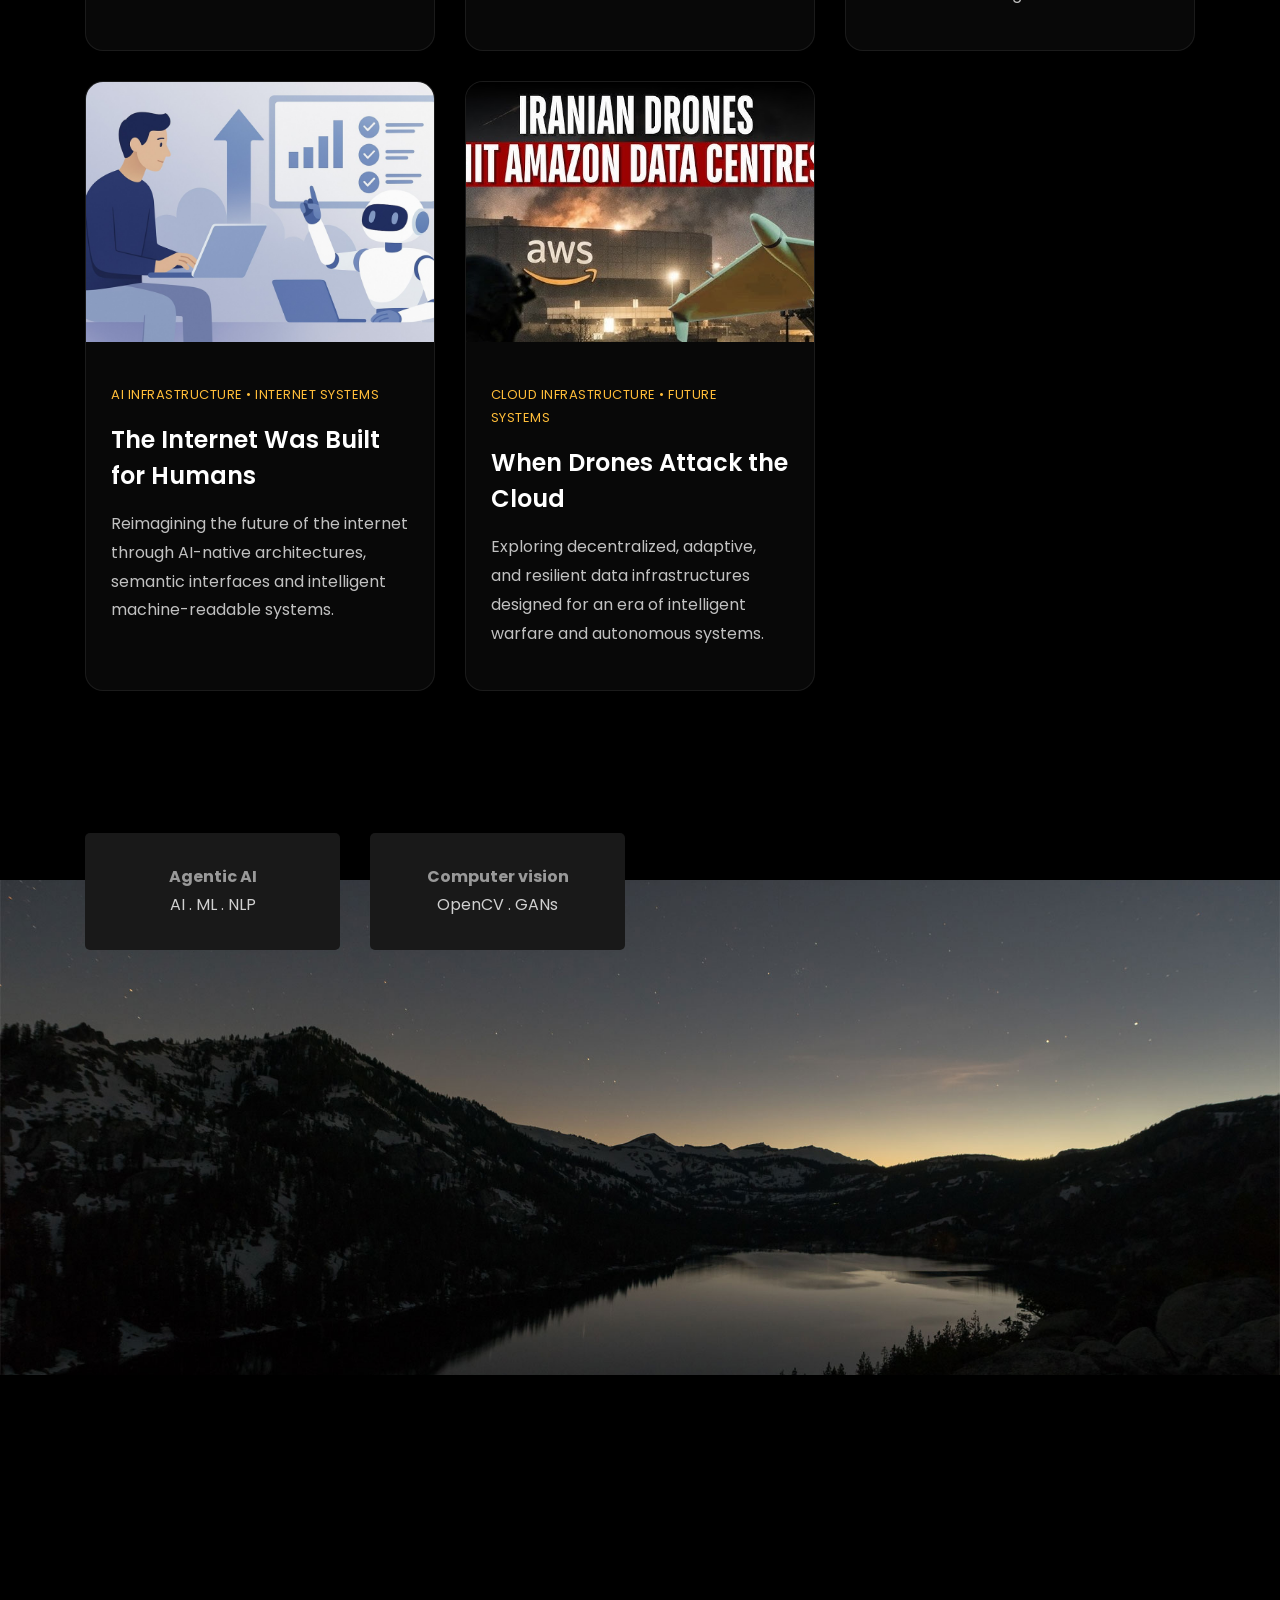
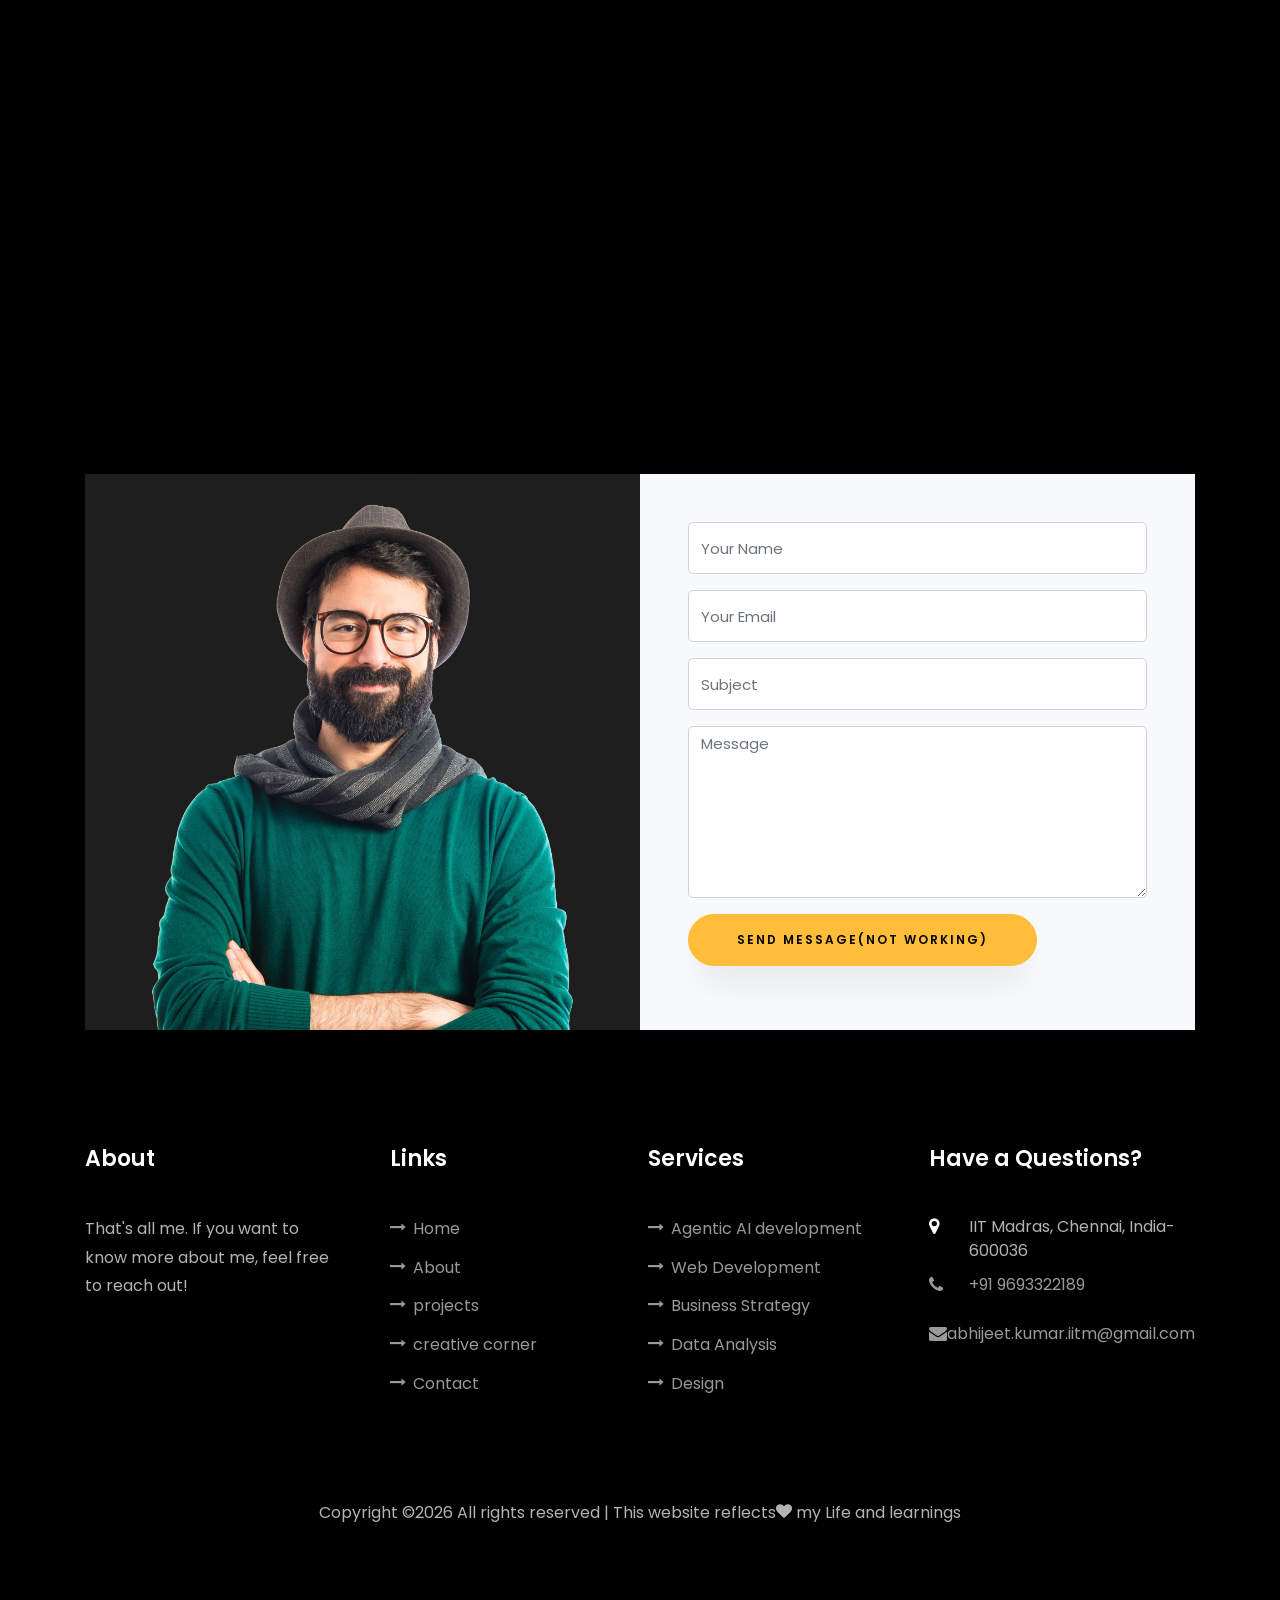
==== commit e114a19e: "done" ====
--- a/index.html
+++ b/index.html
@@ -404,7 +404,7 @@
 	    				</div>
     				</div>
 
-    				<div class="project img ftco-animate d-flex justify-content-center align-items-center" style="background-image: url(images/project-6.jpg);">
+    				<div class="project img ftco-animate d-flex justify-content-center align-items-center" style="background-image: url(images/project-economic.jpg);">
     					<div class="overlay"></div>
 	    				<div class="text text-center p-4">
 	    					<h3><a href="https://github.com/abhijeet-2125/economic-earthquake-detector.git">Economic Earthquake Detector</a></h3>
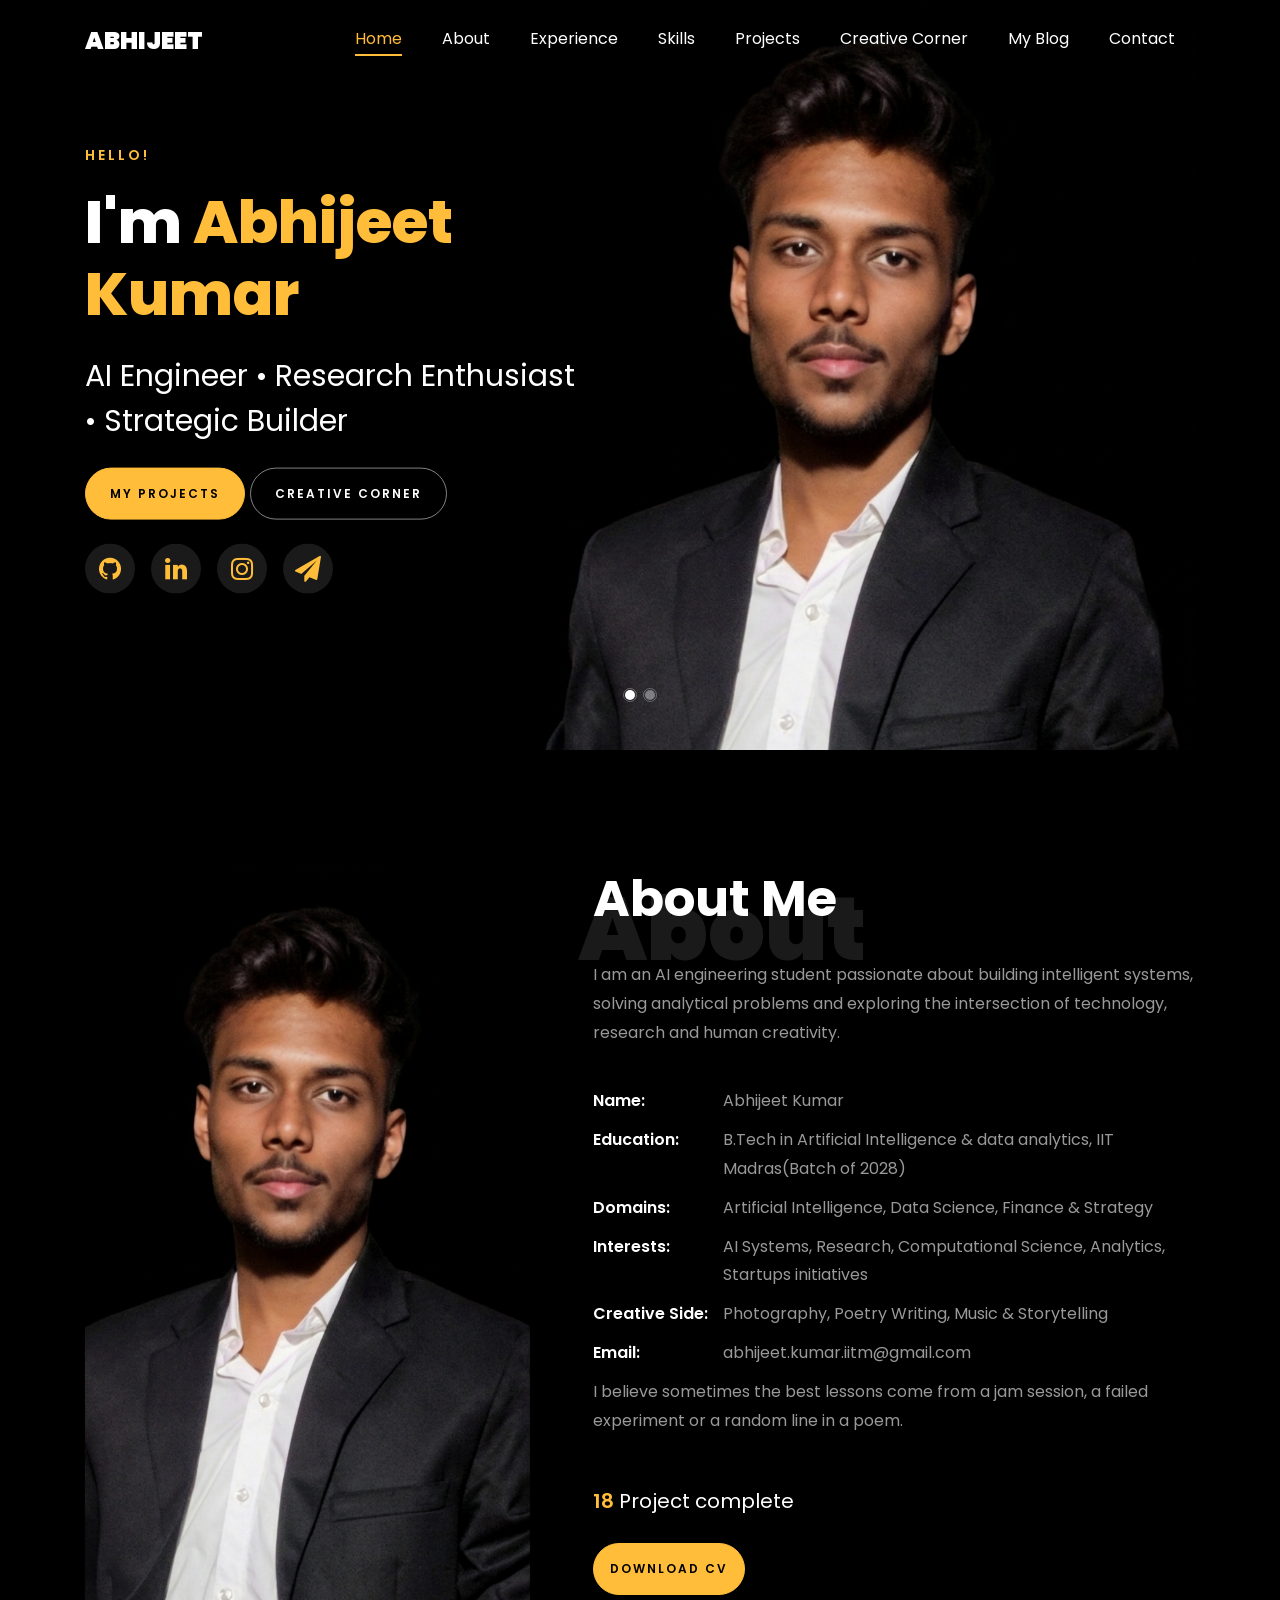
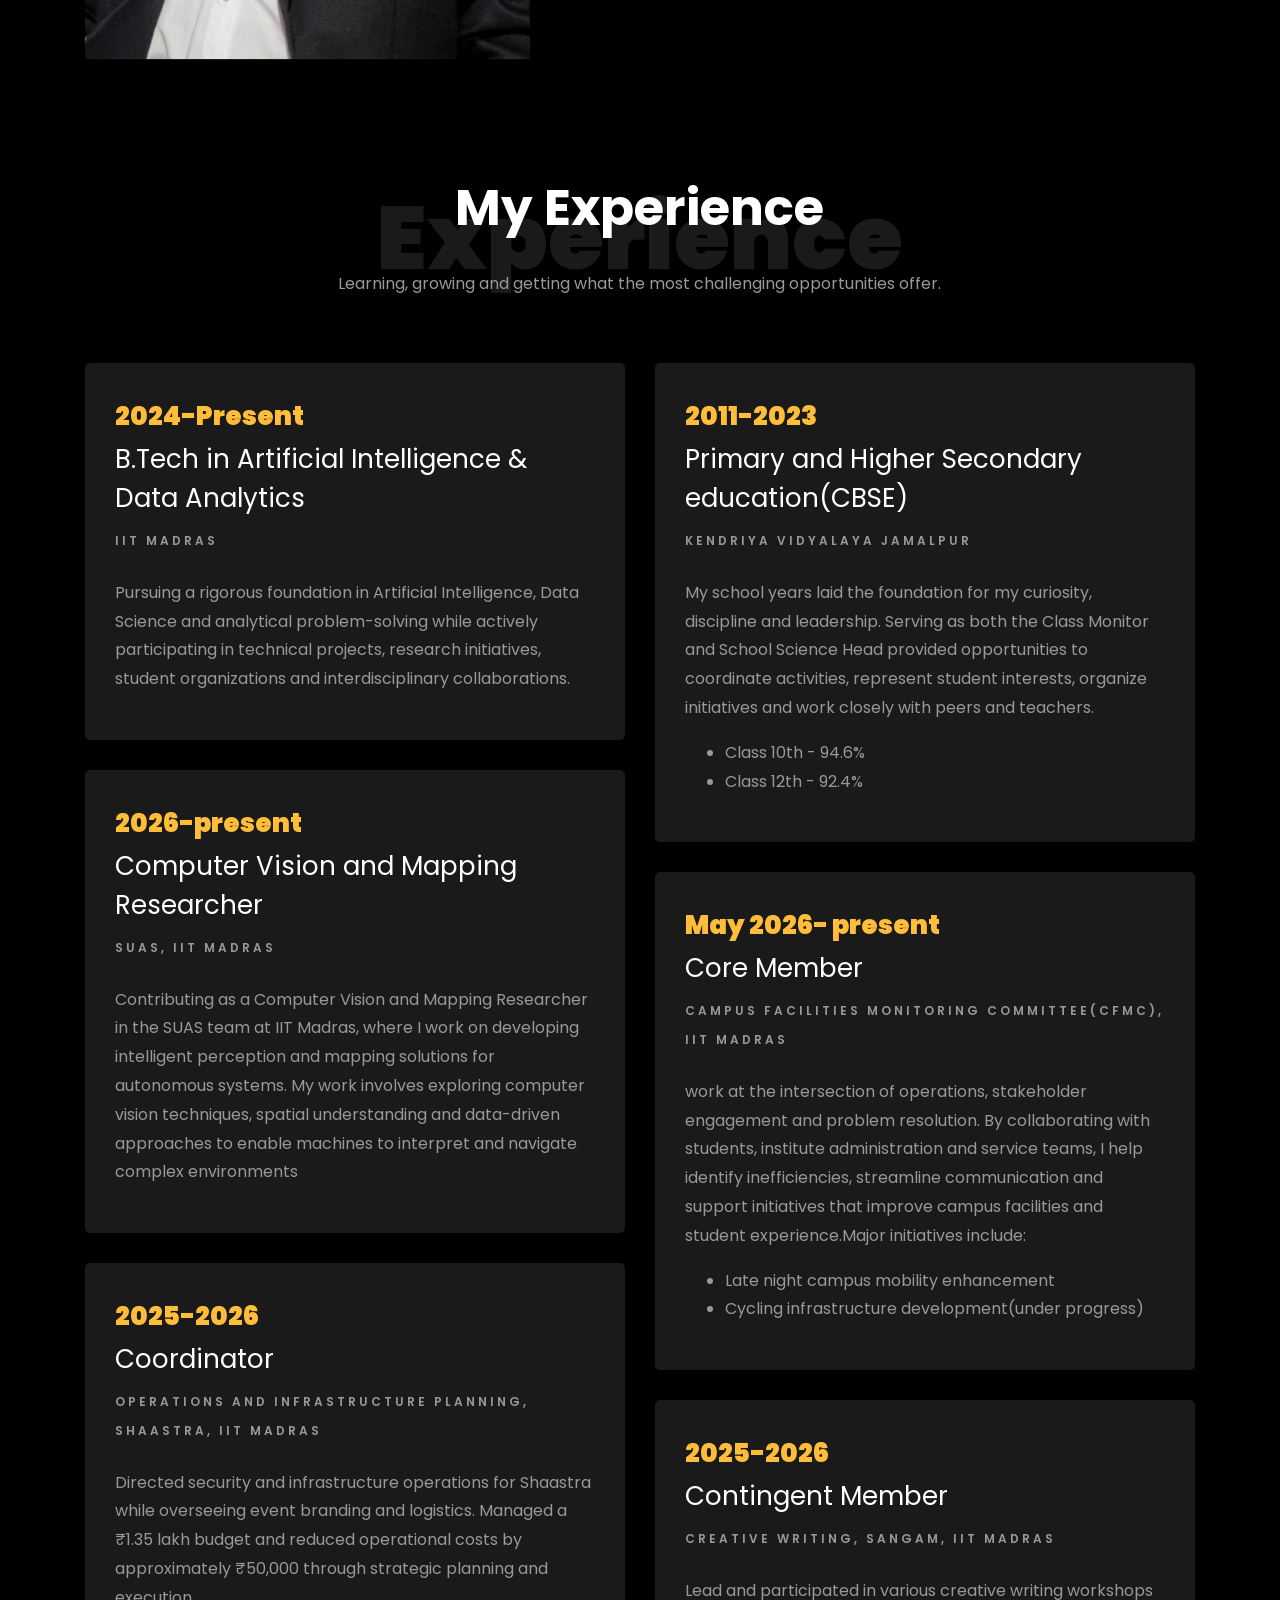
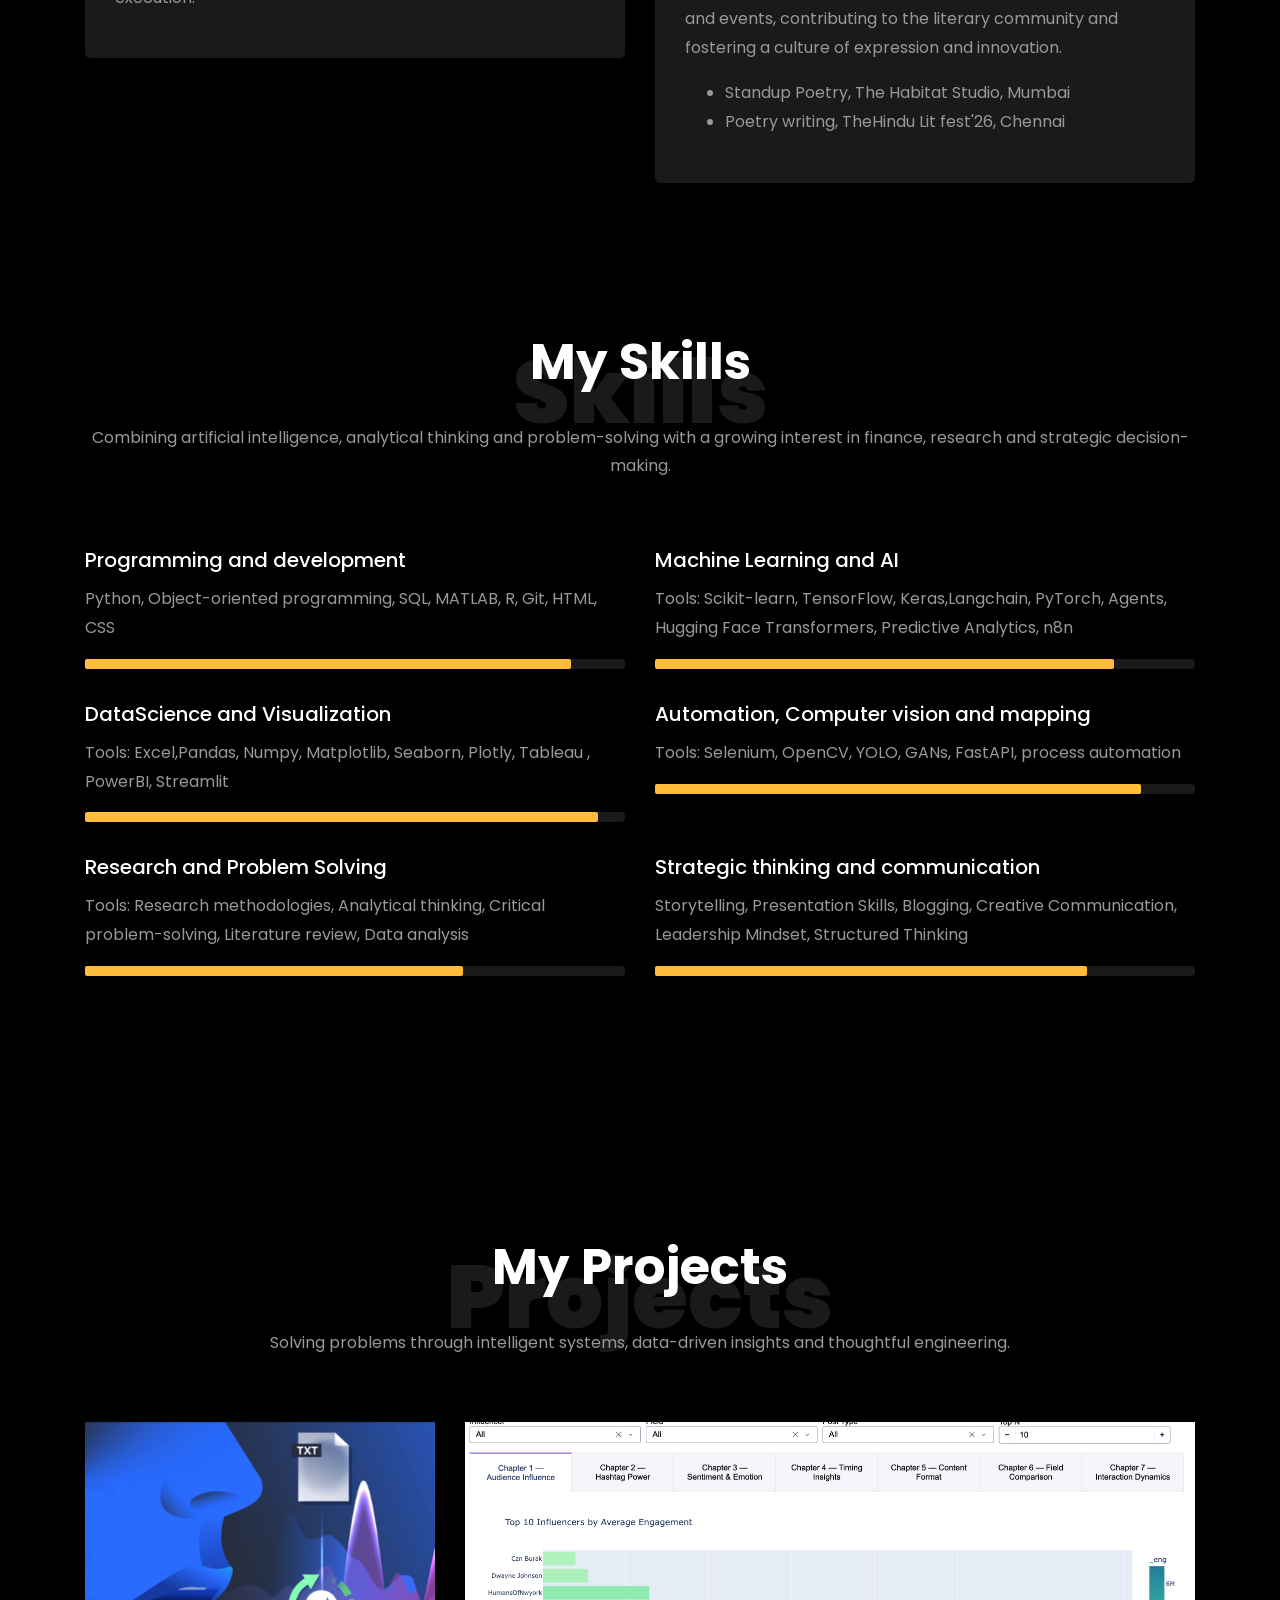
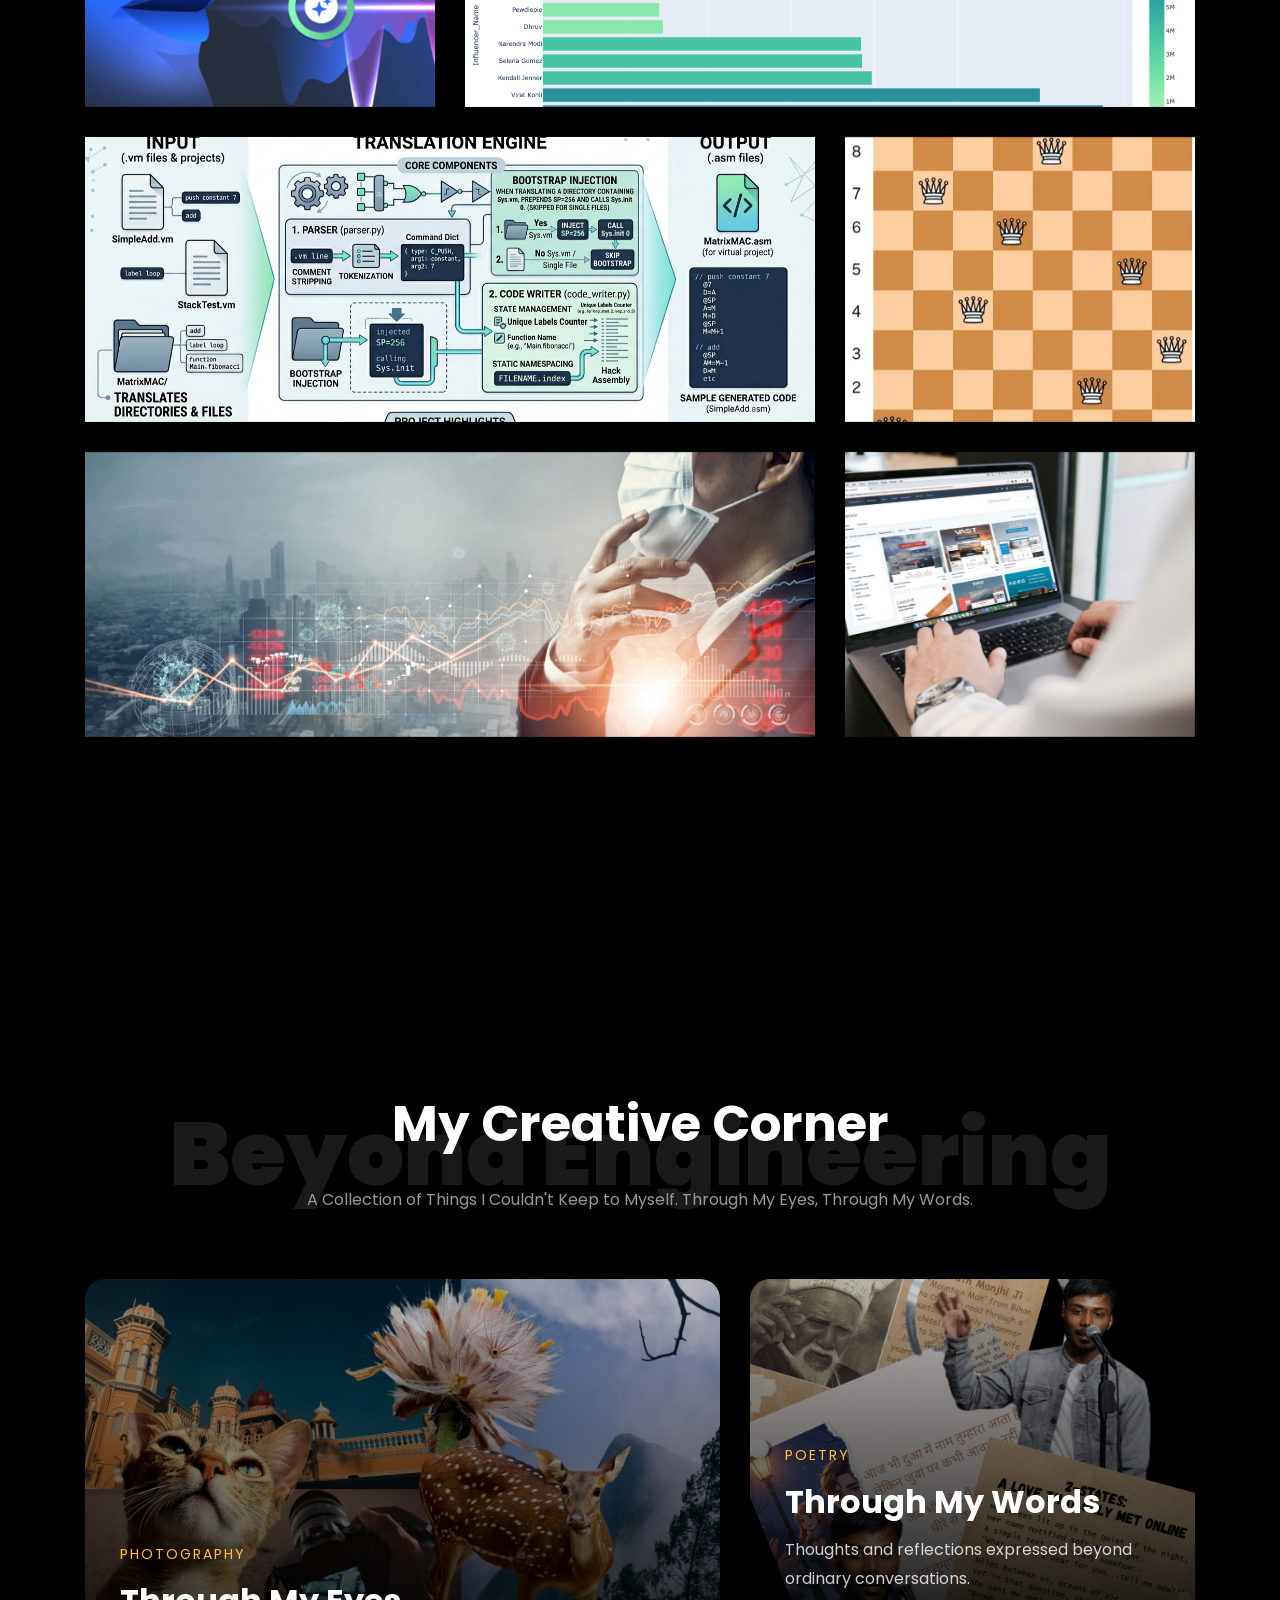
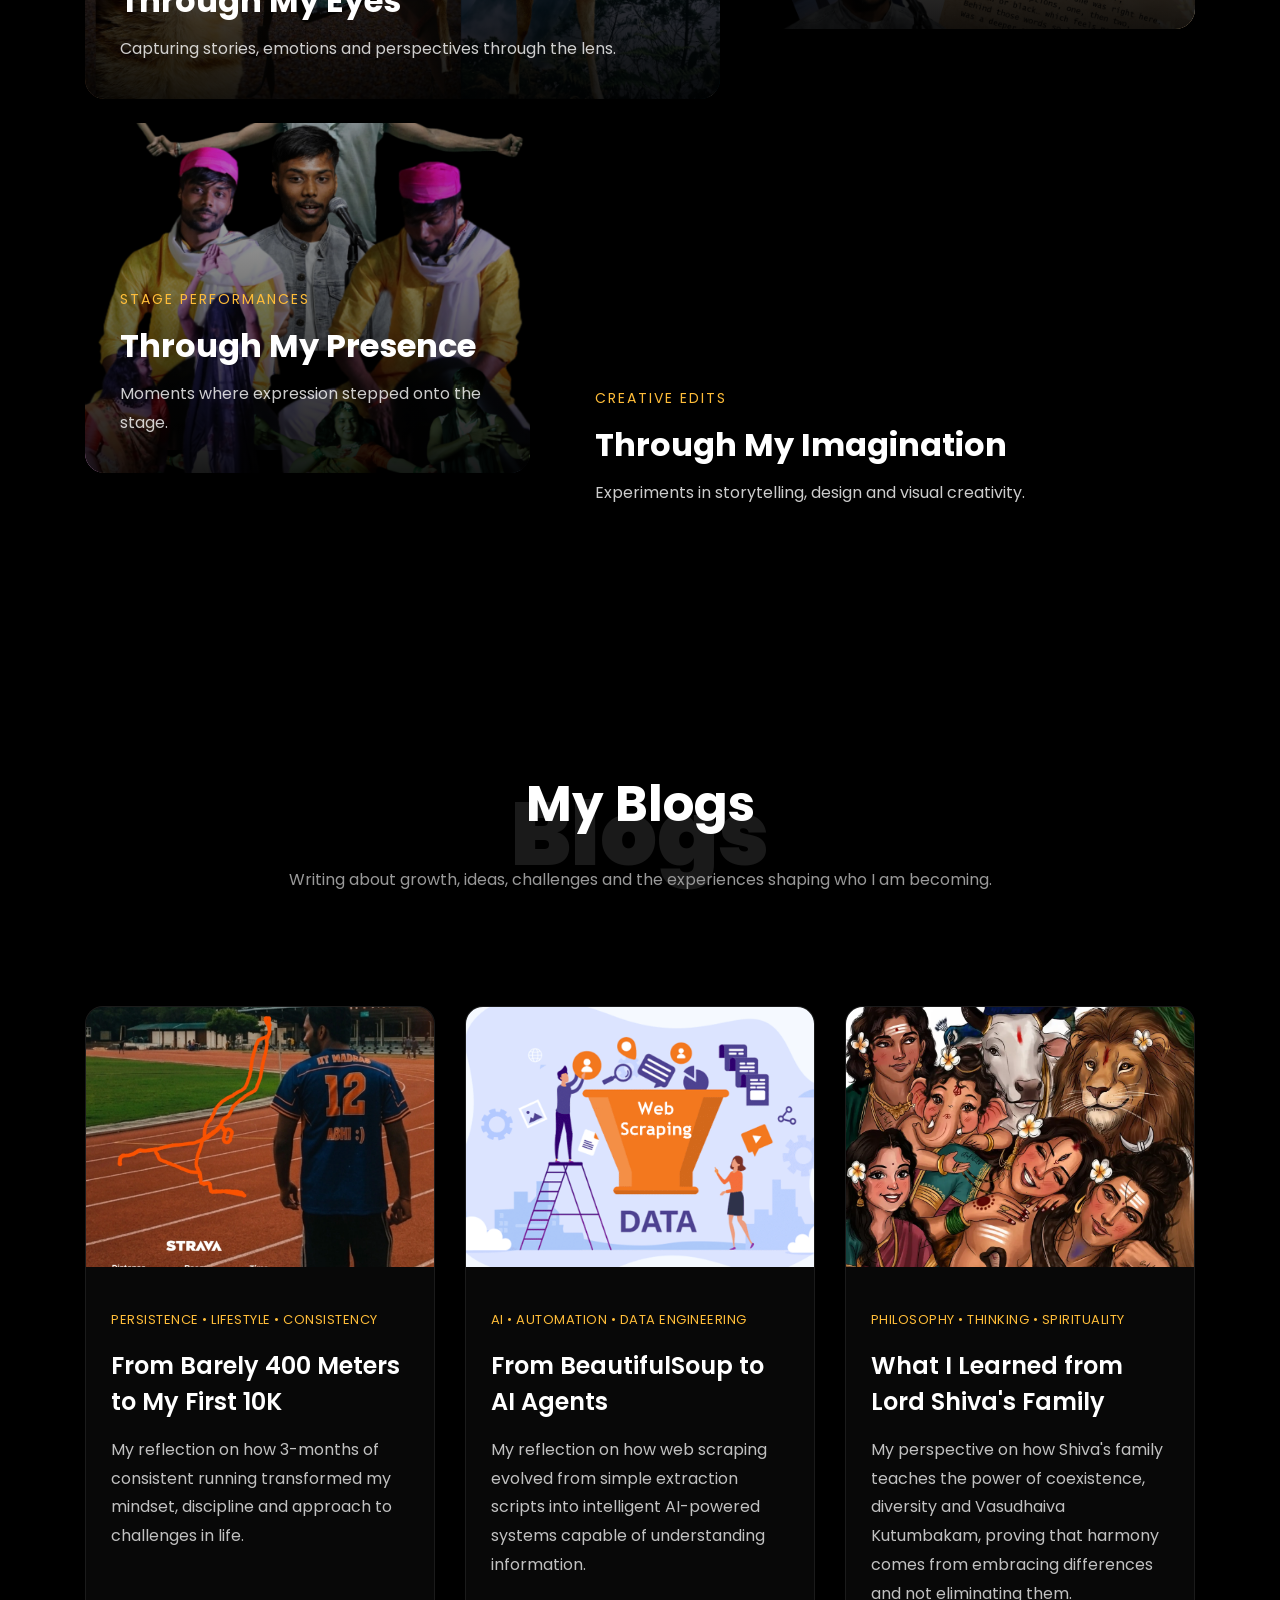
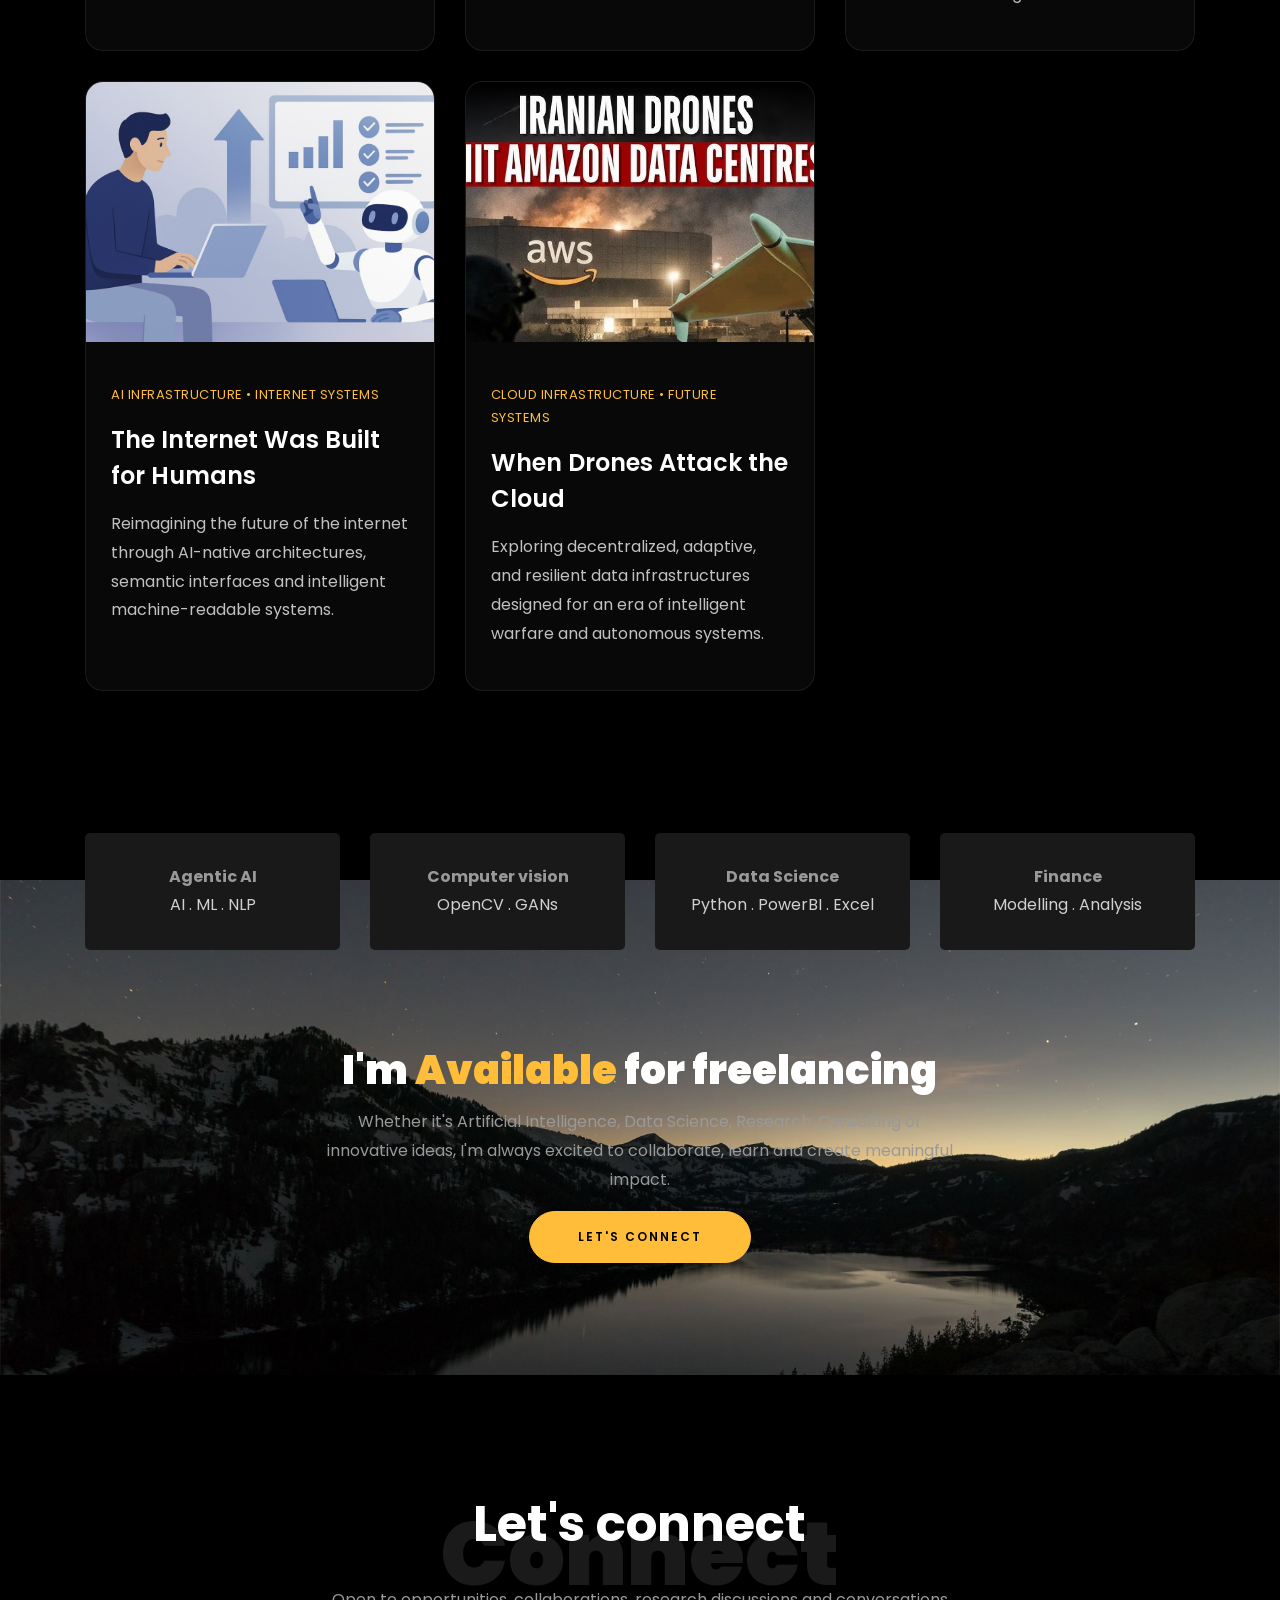
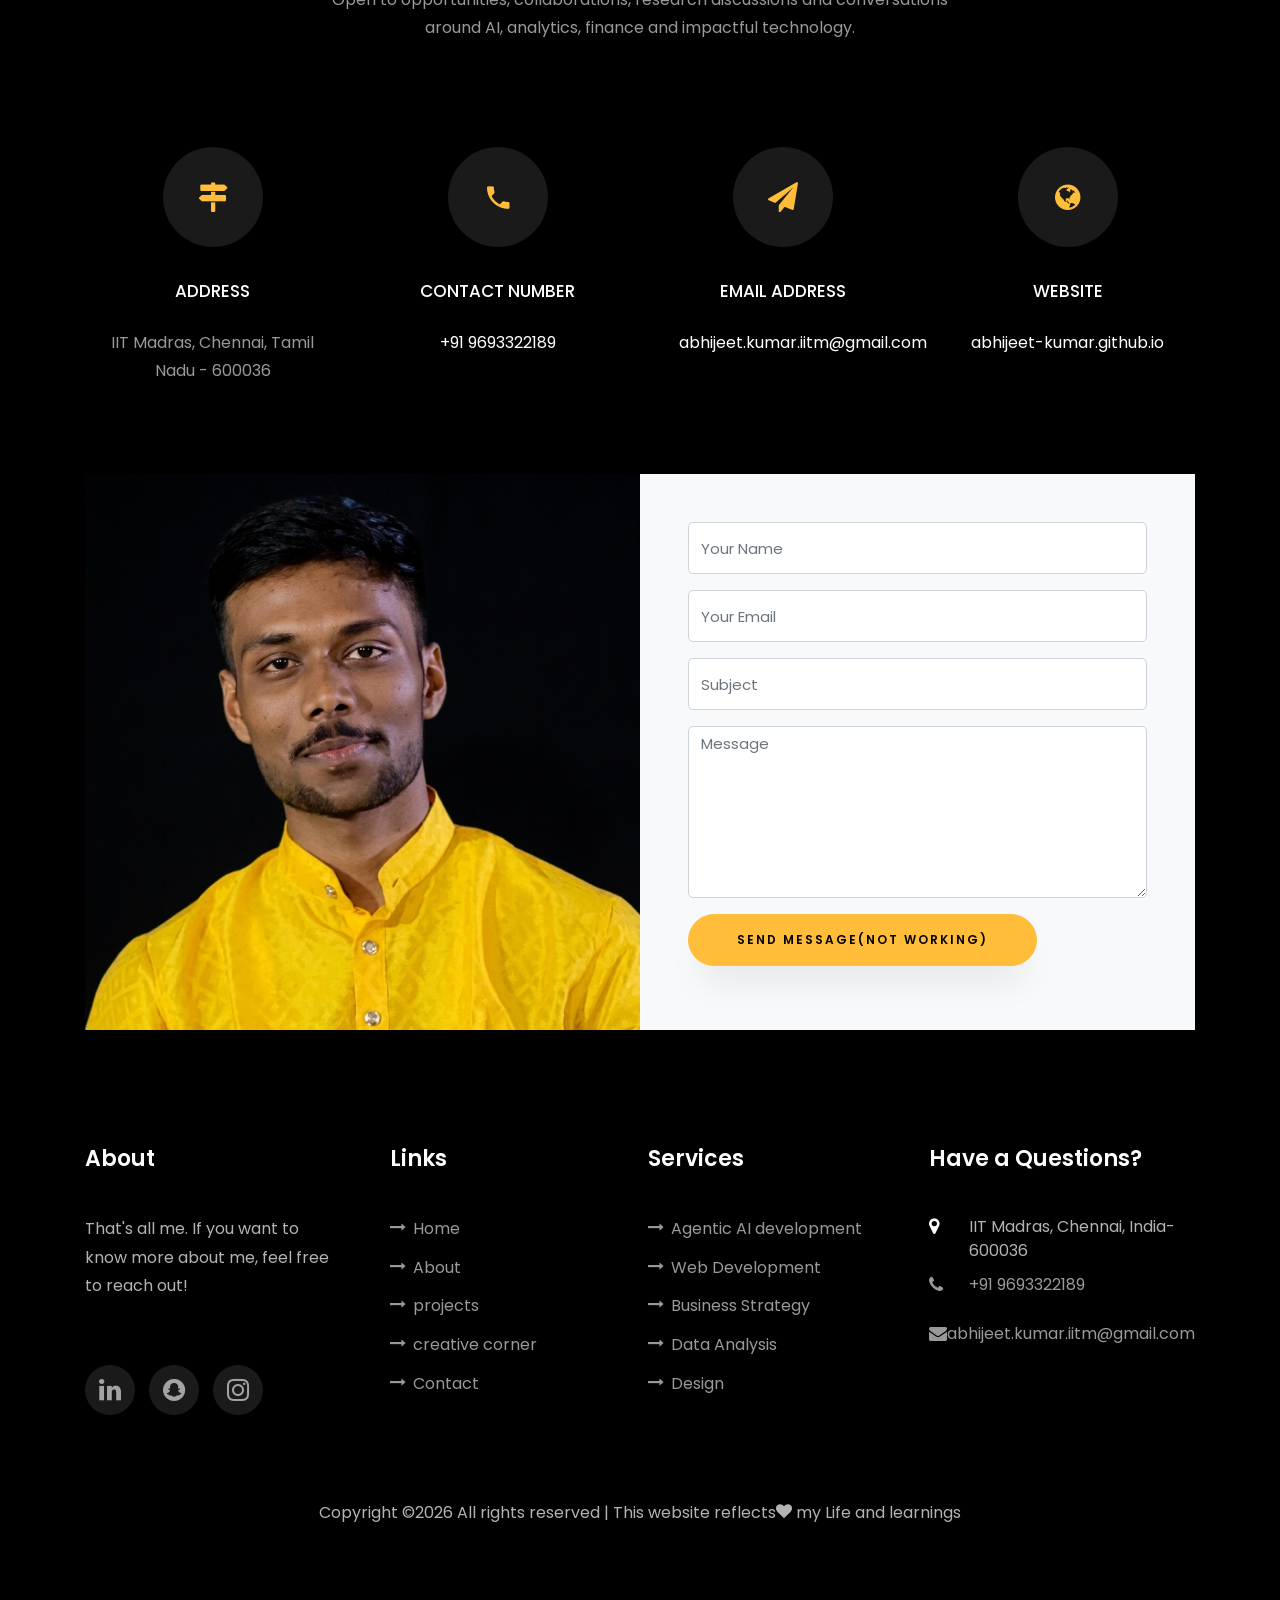
==== commit f10d955b: "done" ====
--- a/index.html
+++ b/index.html
@@ -52,7 +52,7 @@
 	      	<div class="overlay"></div>
 	        <div class="container">
 	          <div class="row d-md-flex no-gutters slider-text align-items-end justify-content-end" data-scrollax-parent="true">
-	          	<div class="one-third js-fullheight order-md-last img" style="background-image:url(images/bg_1.png);">
+	          	<div class="one-third js-fullheight order-md-last img" style="background-image:url(images/front-bg.png);">
 	          		<div class="overlay"></div>
 	          	</div>
 		          <div class="one-forth d-flex  align-items-center ftco-animate" data-scrollax=" properties: { translateY: '70%' }">
@@ -100,13 +100,14 @@
 	      	<div class="overlay"></div>
 	        <div class="container">
 	          <div class="row d-flex no-gutters slider-text align-items-end justify-content-end" data-scrollax-parent="true">
-	          	<div class="one-third js-fullheight order-md-last img" style="background-image:url(images/bg2.jpeg);">
+	          	<div class="one-third js-fullheight order-md-last img" style="background-image:url('images/bg2.jpeg');">
 	          		<div class="overlay"></div>
 	          	</div>
 		          <div class="one-forth d-flex align-items-center ftco-animate" data-scrollax=" properties: { translateY: '70%' }">
 		          	<div class="text">
 		          		<span class="subheading">Hello!</span>
-			            <h1 class="mb-4 mt-3">I'm a <span>Standup Poet</span> based in Mumbai</h1>
+			            <h1 class="mb-4 mt-3">I'm an <span>Explorer</span> based in Mumbai</h1>
+						<h2 class="mb-4"> Standup Poet • Photographer • Content designer</h2>
 			            <p>
                         <a href="#projects-section" class="btn btn-primary py-3 px-4">My Projects</a>
            				<a href="#Creative-corner" class="btn btn-white btn-outline-white py-3 px-4">Creative Corner</a>
@@ -157,7 +158,7 @@
     			<div class="col-md-6 col-lg-5 d-flex">
     				<div class="img-about img d-flex align-items-stretch">
     					<div class="overlay"></div>
-	    				<div class="img d-flex align-self-stretch align-items-center" style="background-image:url(images/bg_1.png);">
+	    				<div class="img d-flex align-self-stretch align-items-center" style="background-image:url('images/front-bg.png');">
 	    				</div>
     				</div>
     			</div>
@@ -292,7 +293,7 @@
 					<div class="col-md-6 animate-box">
 						<div class="progress-wrap ftco-animate">
 							<h3>Programming and development</h3>
-							<p>Python, Object-oriented programming, SQL, MATLAB, R, Git, GitHub, HTML, CSS</p>
+							<p>Python, Object-oriented programming, SQL, MATLAB, R, Git, HTML, CSS</p>
 							<div class="progress">
 							 	<div class="progress-bar color-1" role="progressbar" aria-valuenow="90"
 							  	aria-valuemin="0" aria-valuemax="100" style="width:90%">
@@ -303,7 +304,7 @@
 					<div class="col-md-6 animate-box">
 						<div class="progress-wrap ftco-animate">
 							<h3>Machine Learning and AI</h3>
-							<p>Tools: Scikit-learn, TensorFlow, Keras, PyTorch, Agents, Hugging Face Transformers, Predictive Analytics</p>
+							<p>Tools: Scikit-learn, TensorFlow, Keras,Langchain, PyTorch, Agents, Hugging Face Transformers, Predictive Analytics, n8n</p>
 							<div class="progress">
 							 	<div class="progress-bar color-2" role="progressbar" aria-valuenow="85"
 							  	aria-valuemin="0" aria-valuemax="100" style="width:85%">
@@ -314,7 +315,7 @@
 					<div class="col-md-6 animate-box">
 						<div class="progress-wrap ftco-animate">
 							<h3>DataScience and Visualization</h3>
-							<p>Tools: Excel,Pandas, Numpy, Matplotlib, Seaborn, Plotly, Tableau , PowerBI</p>
+							<p>Tools: Excel,Pandas, Numpy, Matplotlib, Seaborn, Plotly, Tableau , PowerBI, Streamlit</p>
 							<div class="progress">
 							 	<div class="progress-bar color-3" role="progressbar" aria-valuenow="95"
 							  	aria-valuemin="0" aria-valuemax="100" style="width:95%">
@@ -325,7 +326,7 @@
 					<div class="col-md-6 animate-box">
 						<div class="progress-wrap ftco-animate">
 							<h3>Automation, Computer vision and mapping</h3>
-							<p>Tools: Selenium, OpenCV, YOLO, GANs, process automation</p>
+							<p>Tools: Selenium, OpenCV, YOLO, GANs, FastAPI, process automation</p>
 							<div class="progress">
 							 	<div class="progress-bar color-4" role="progressbar" aria-valuenow="90"
 							  	aria-valuemin="0" aria-valuemax="100" style="width:90%">
@@ -837,7 +838,7 @@
           </div>
 
           <div class="col-md-6 d-flex">
-          	<div class="img" style="background-image: url(images/about.jpg);"></div>
+          	<div class="img" style="background-image: url(images/contact-bg.png);"></div>
           </div>
         </div>
       </div>
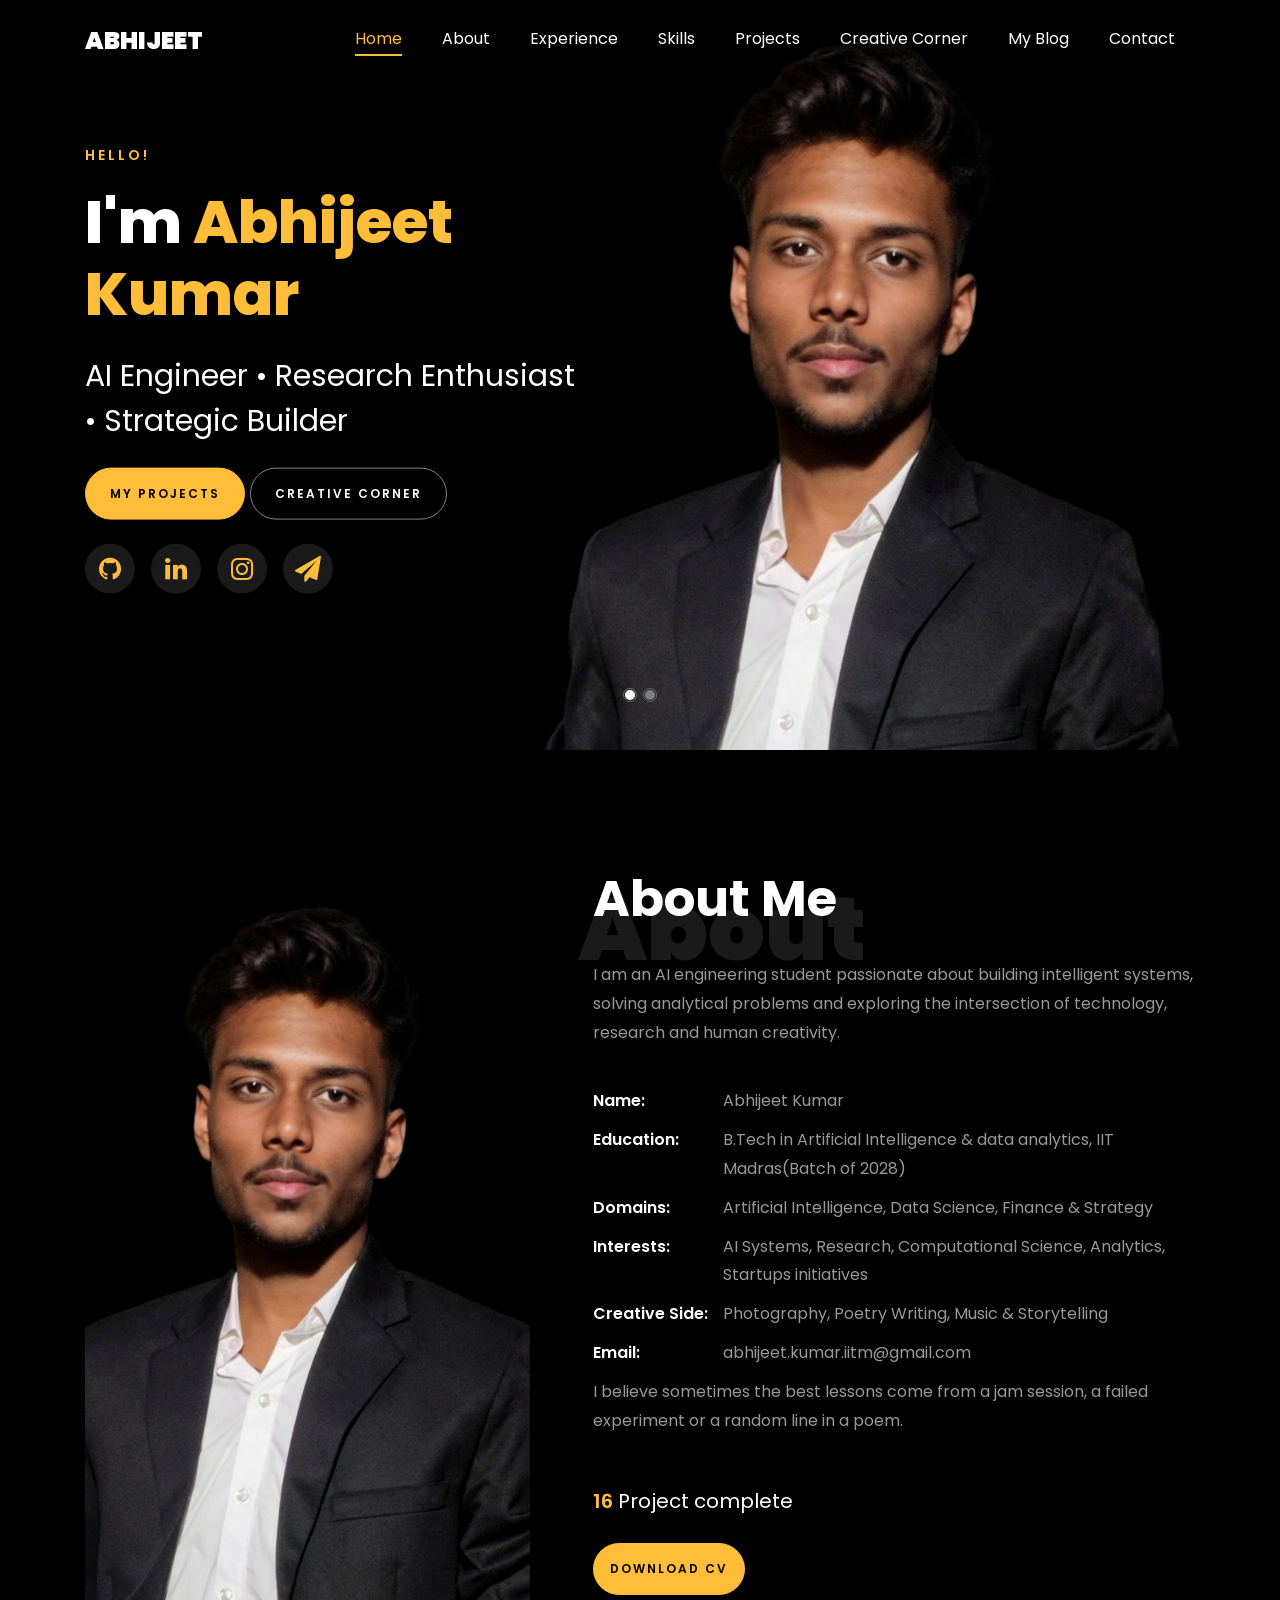
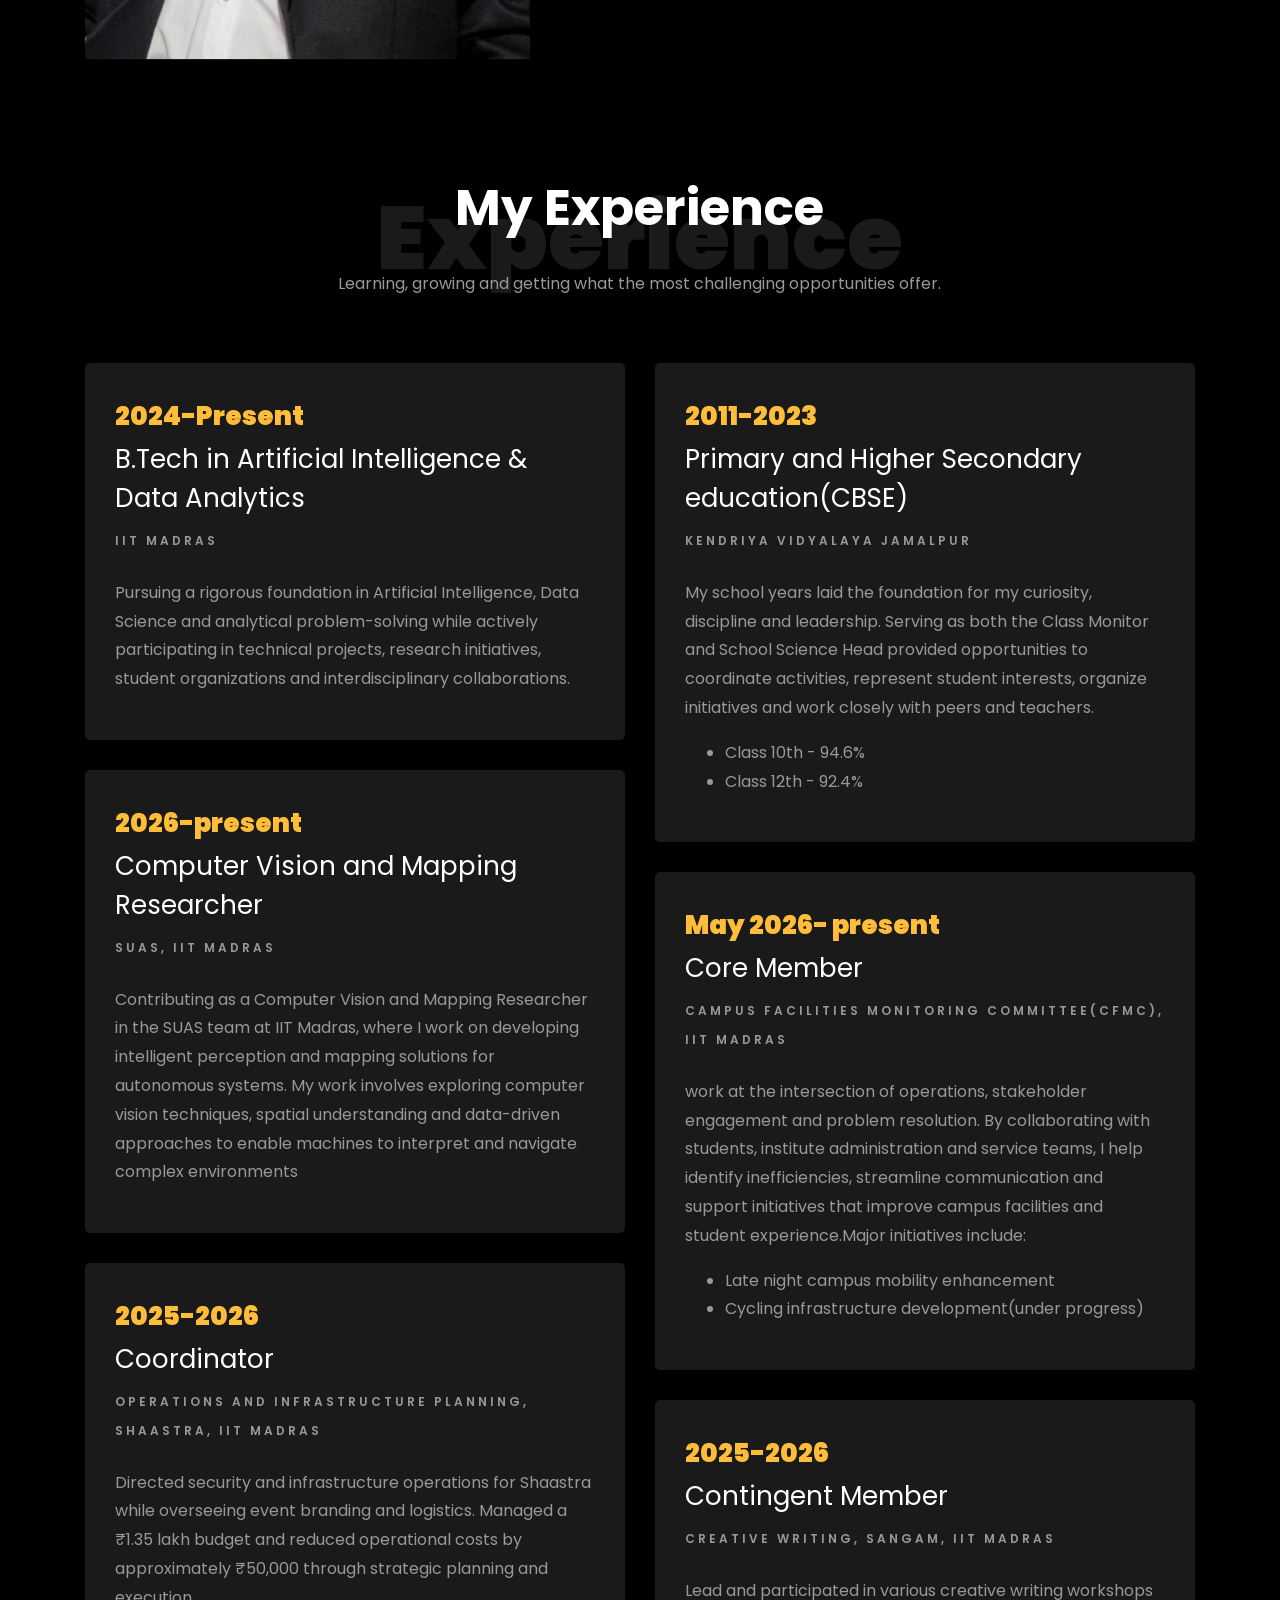
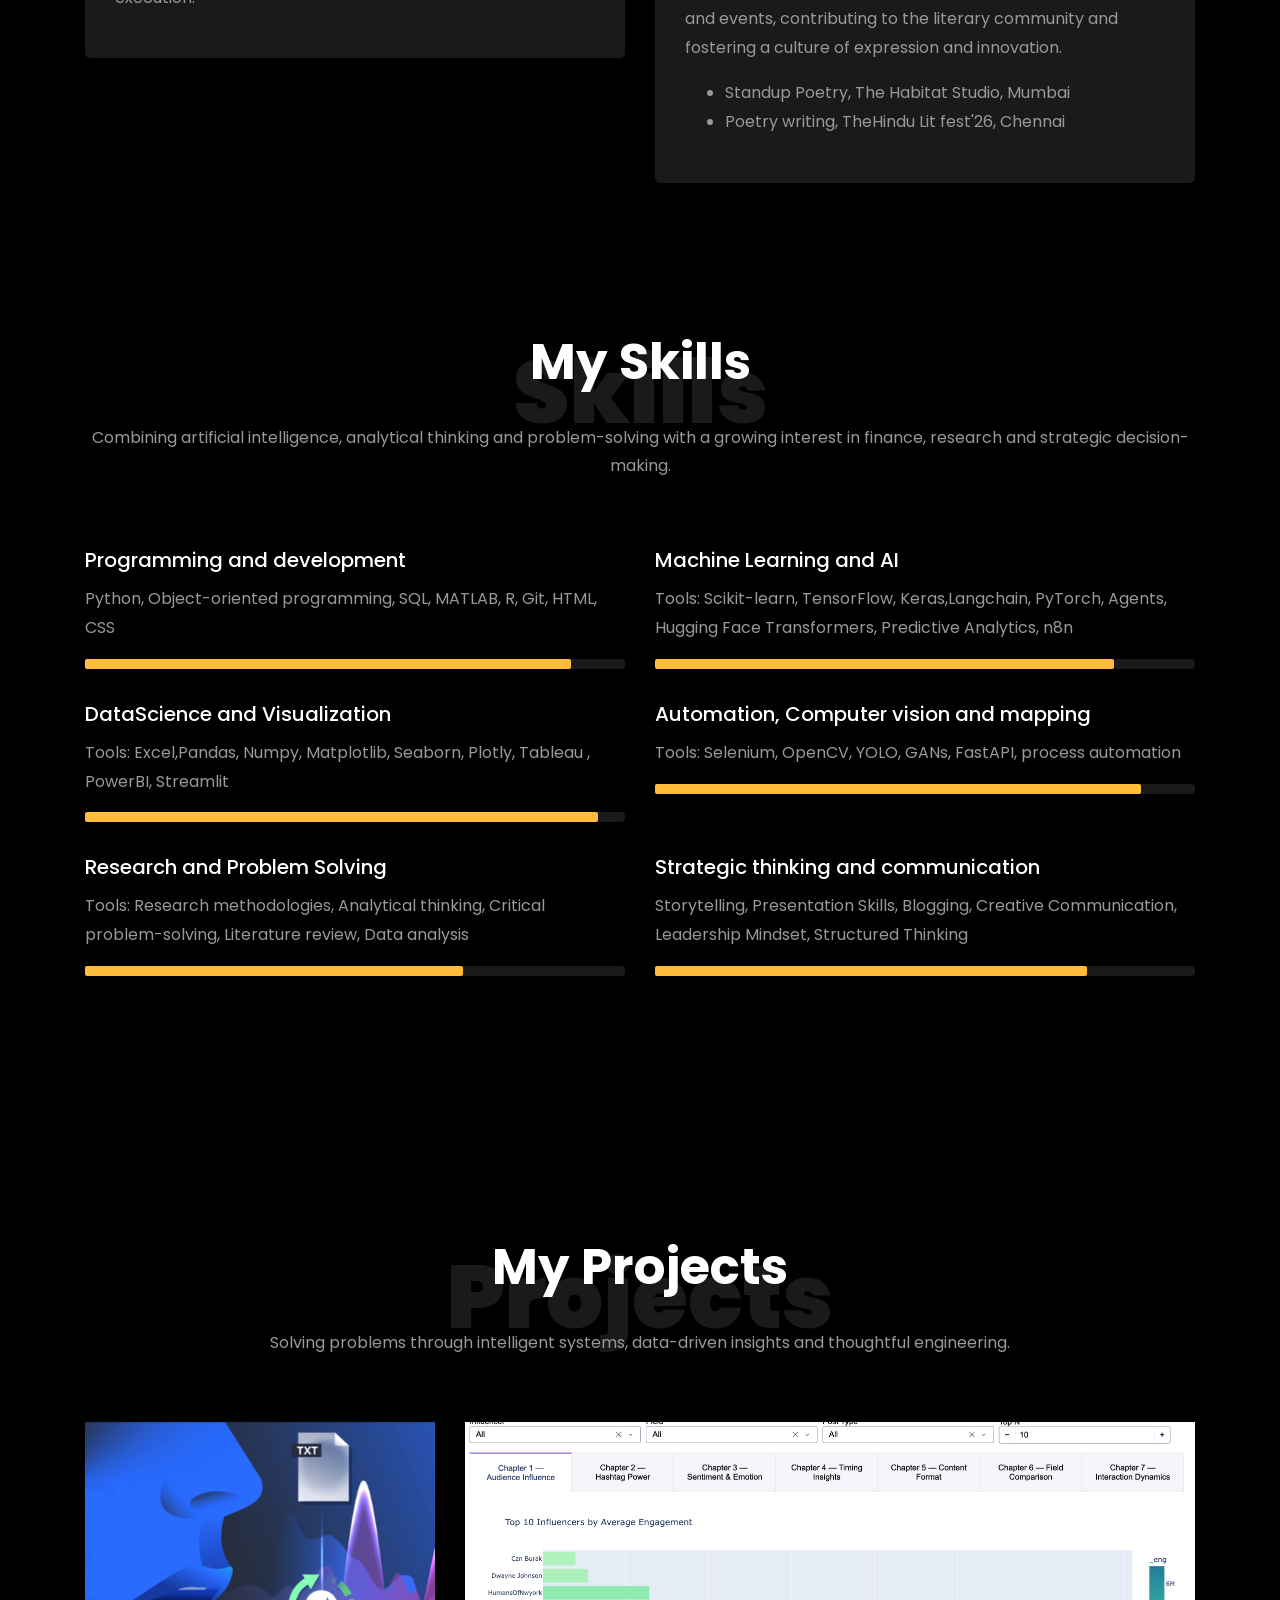
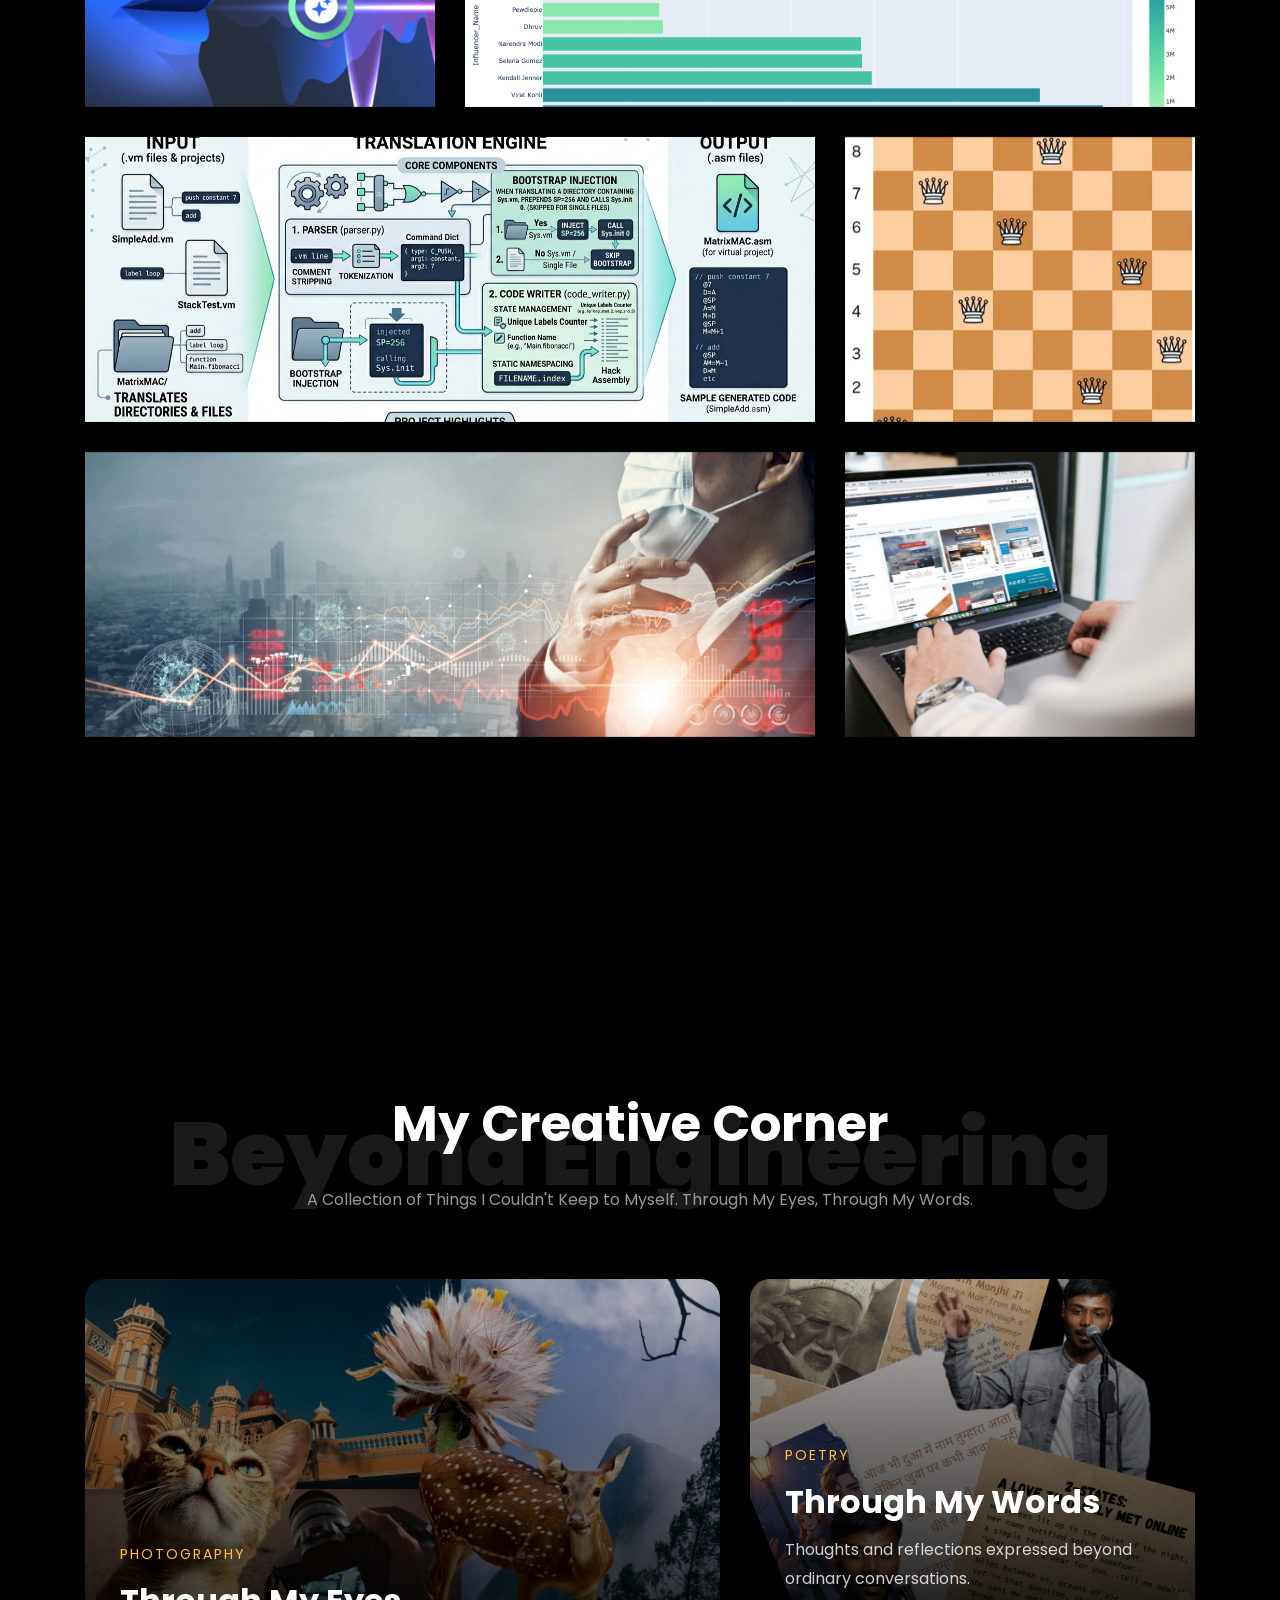
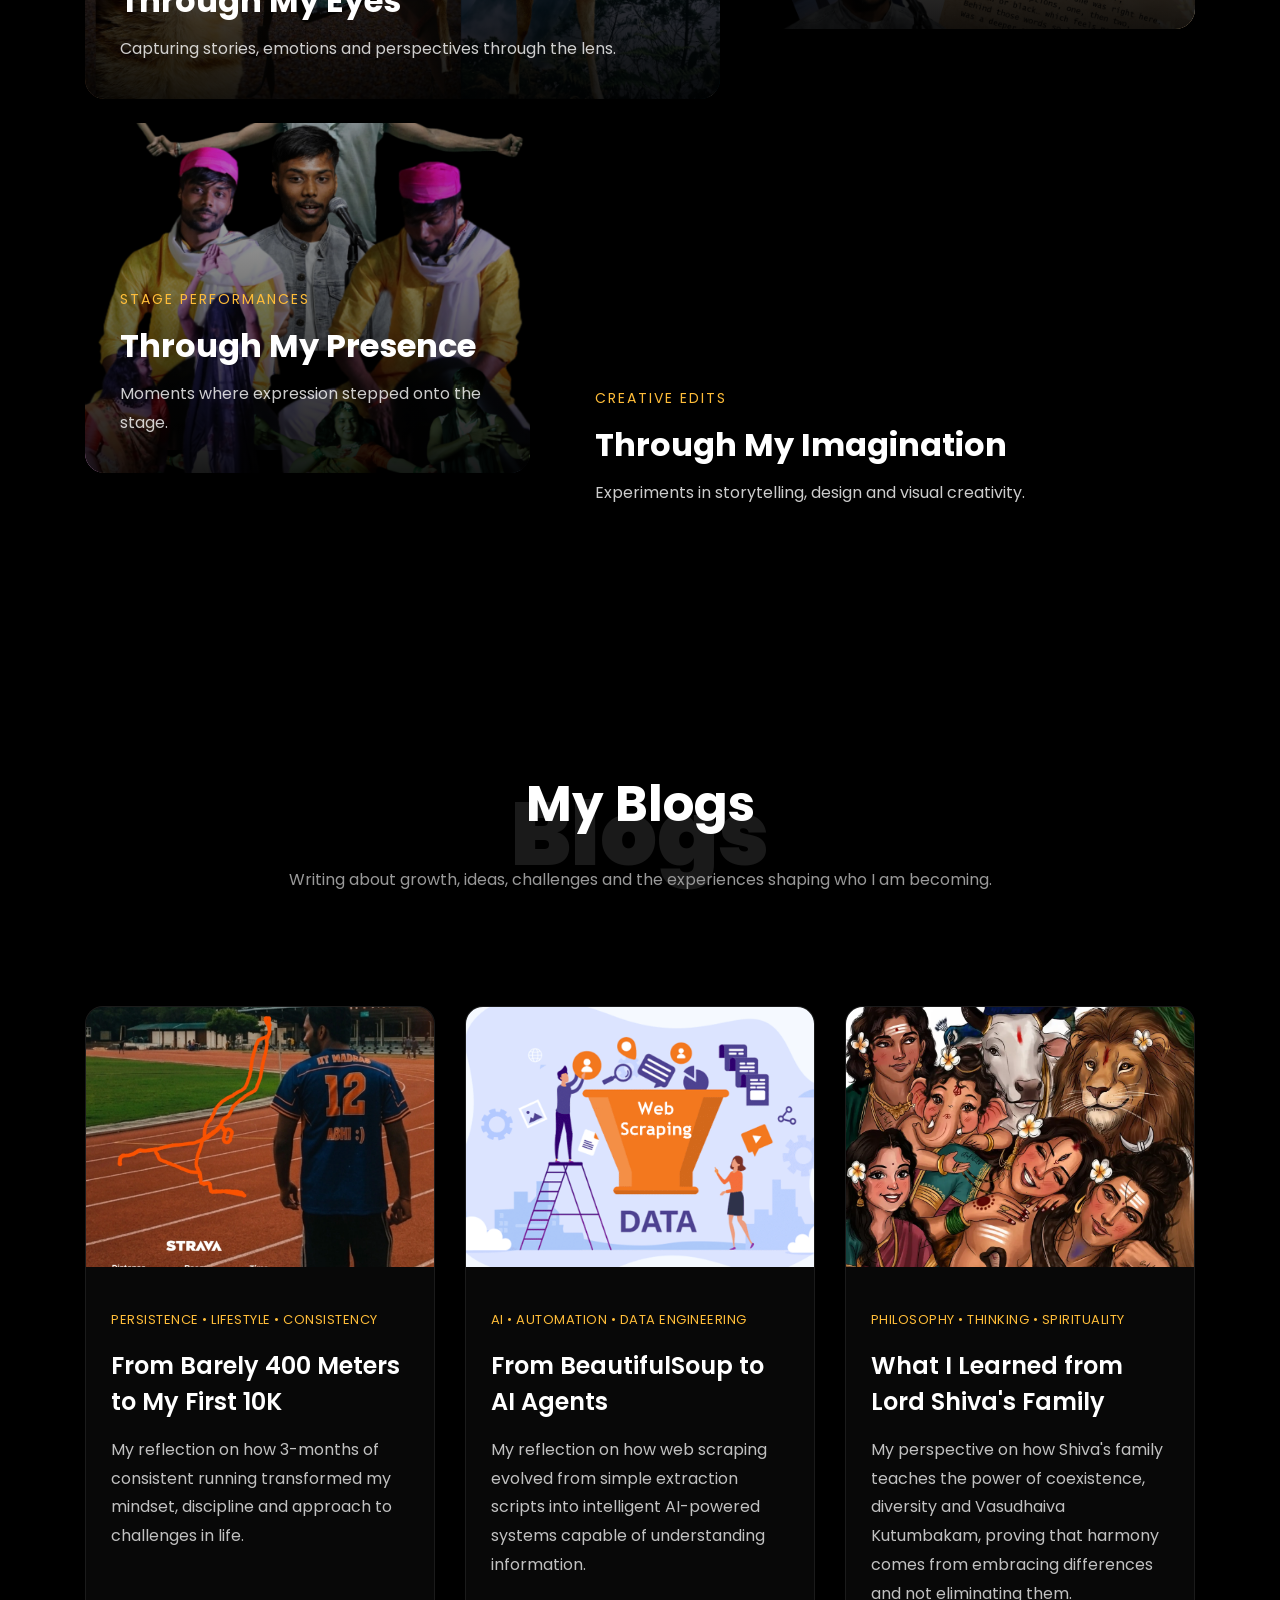
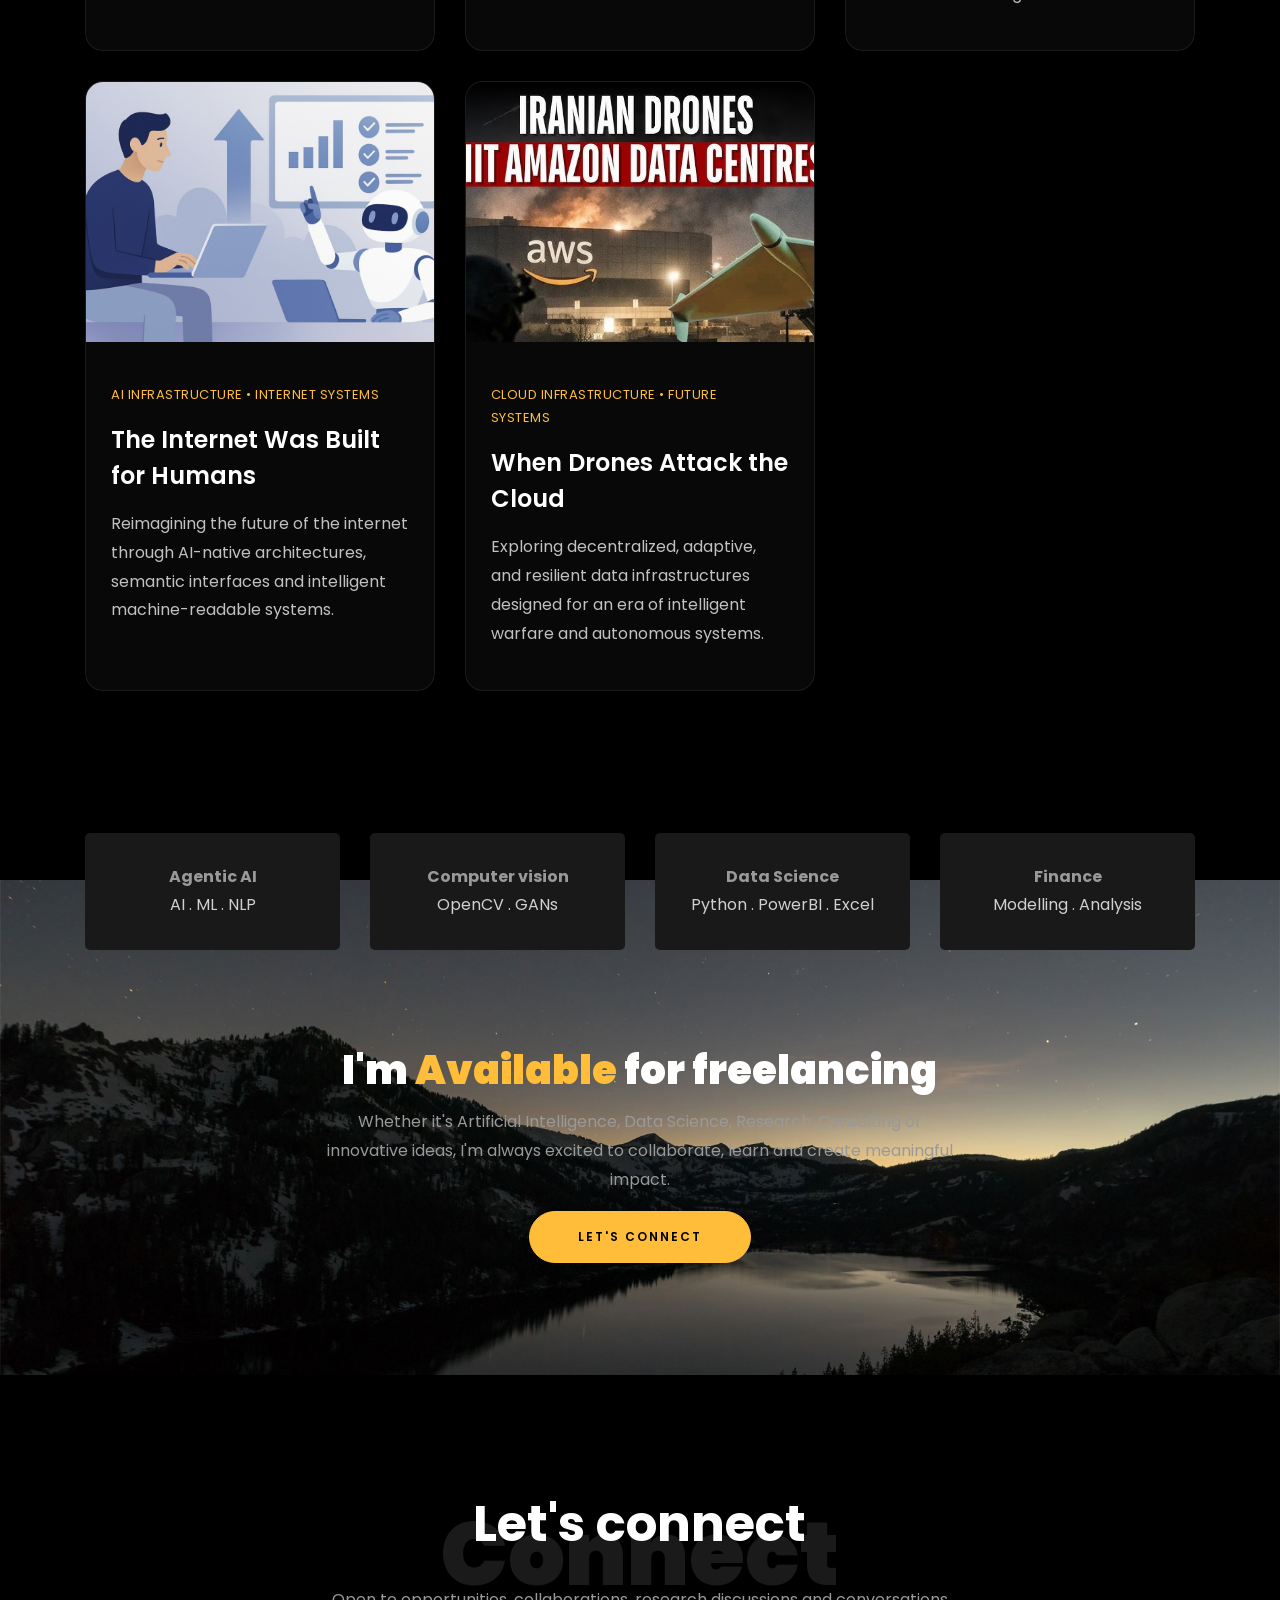
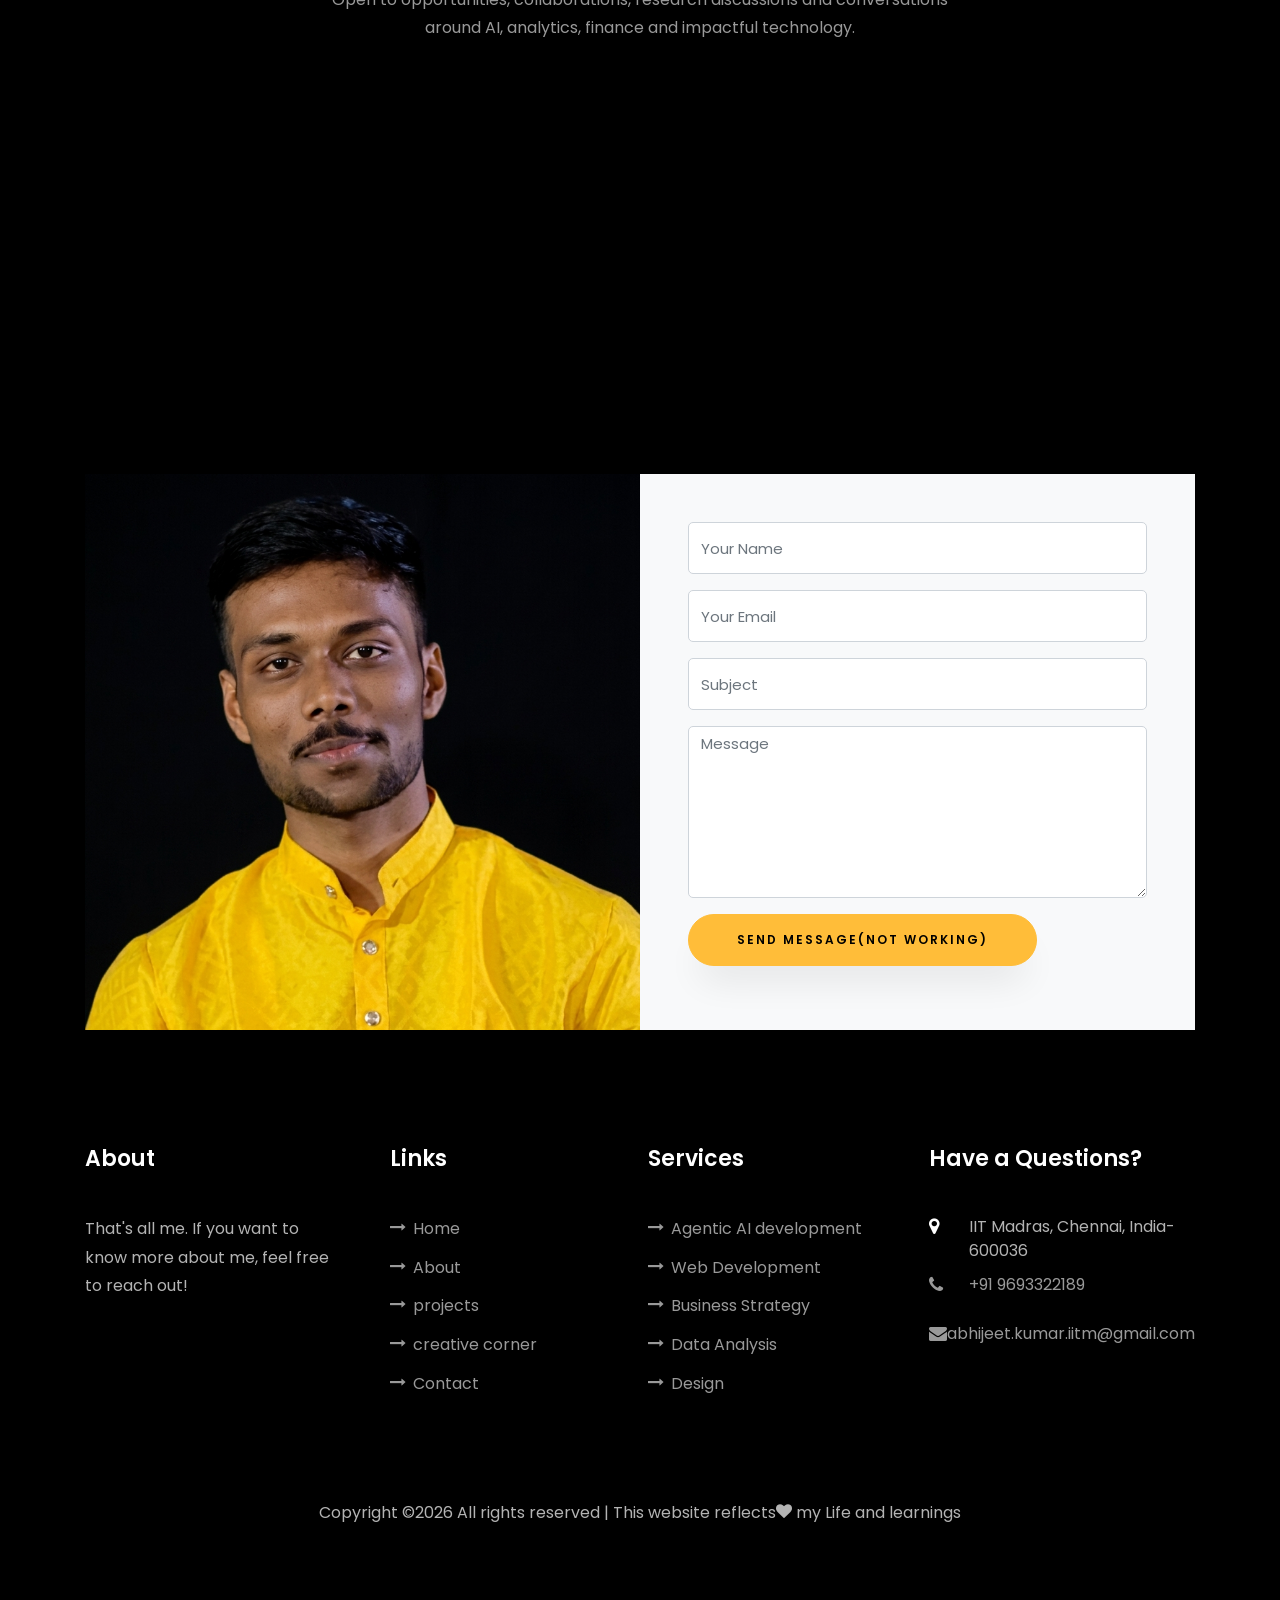
==== commit 72bee986: "done" ====
--- a/index.html
+++ b/index.html
@@ -100,7 +100,7 @@
 	      	<div class="overlay"></div>
 	        <div class="container">
 	          <div class="row d-flex no-gutters slider-text align-items-end justify-content-end" data-scrollax-parent="true">
-	          	<div class="one-third js-fullheight order-md-last img" style="background-image:url('images/bg2.jpeg');">
+	          	<div class="one-third js-fullheight order-md-last img" style="background-image:url('images/bg-2.png');">
 	          		<div class="overlay"></div>
 	          	</div>
 		          <div class="one-forth d-flex align-items-center ftco-animate" data-scrollax=" properties: { translateY: '70%' }">
